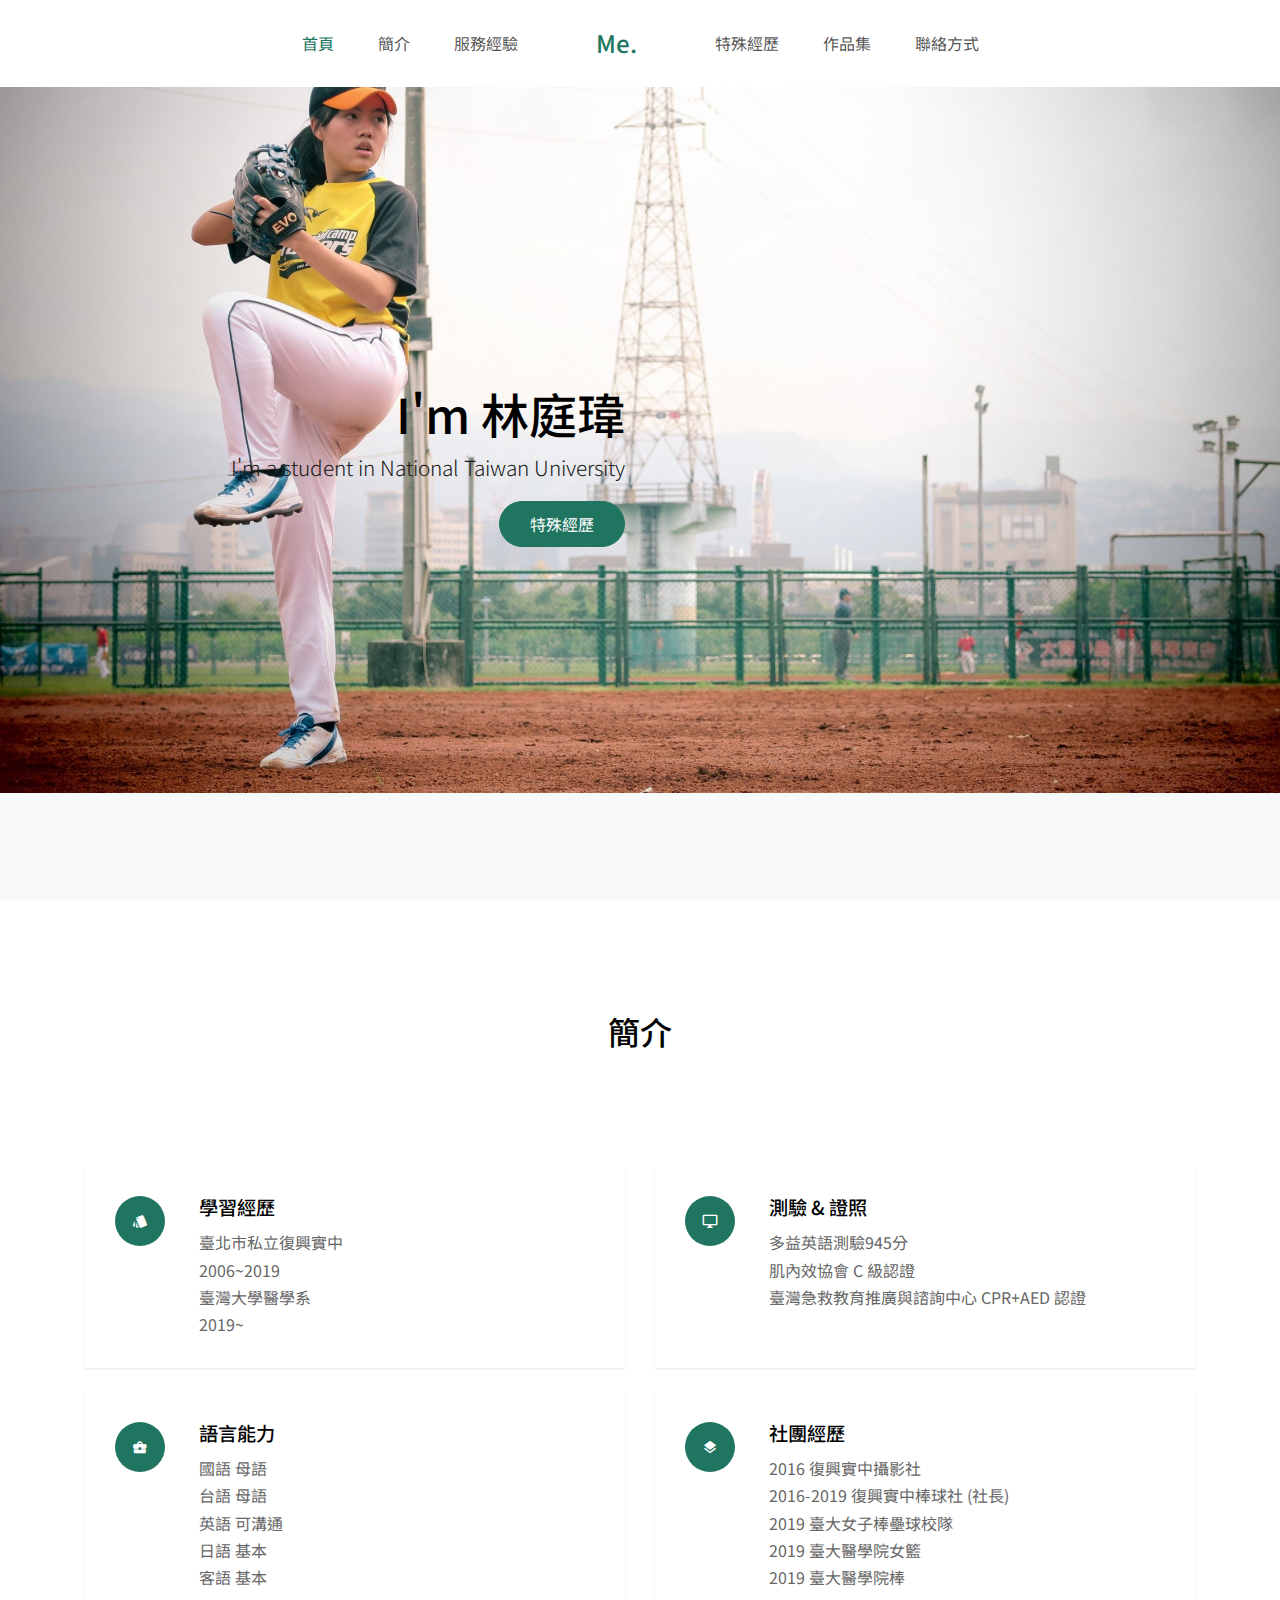
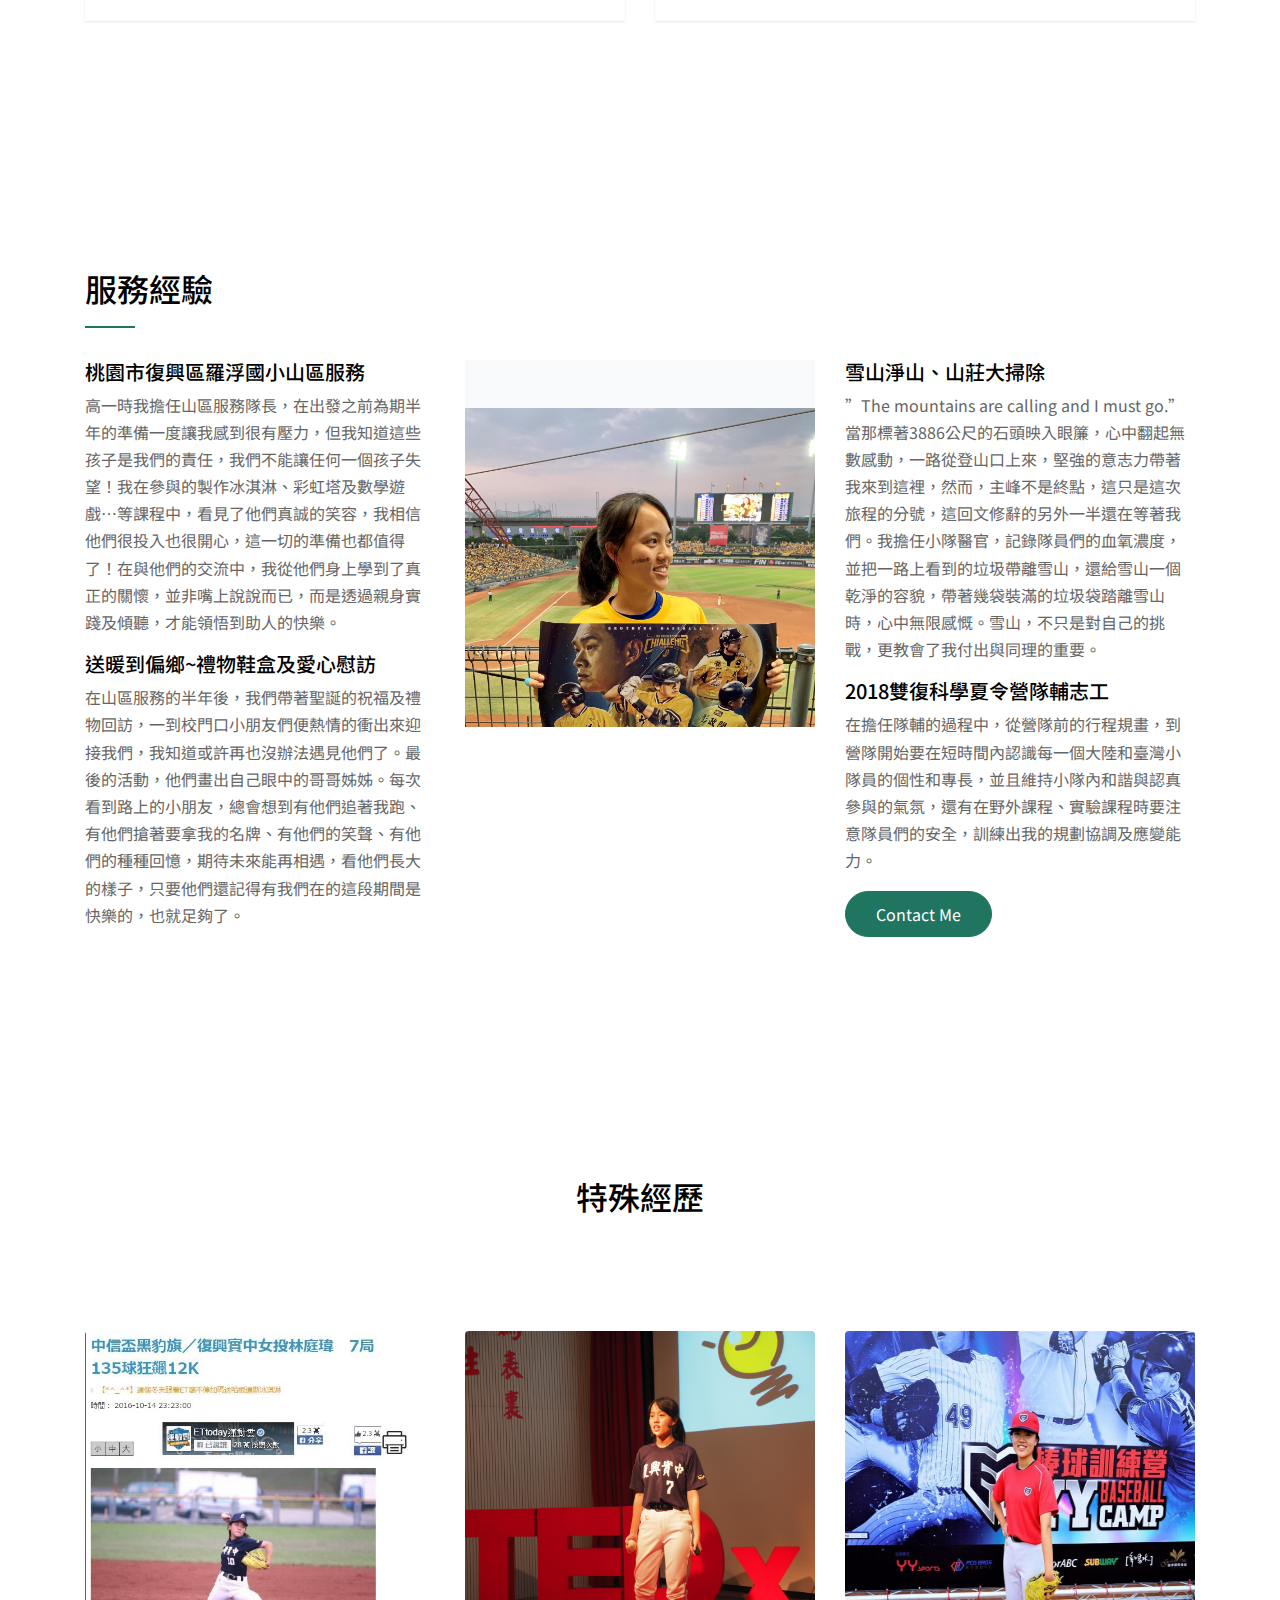
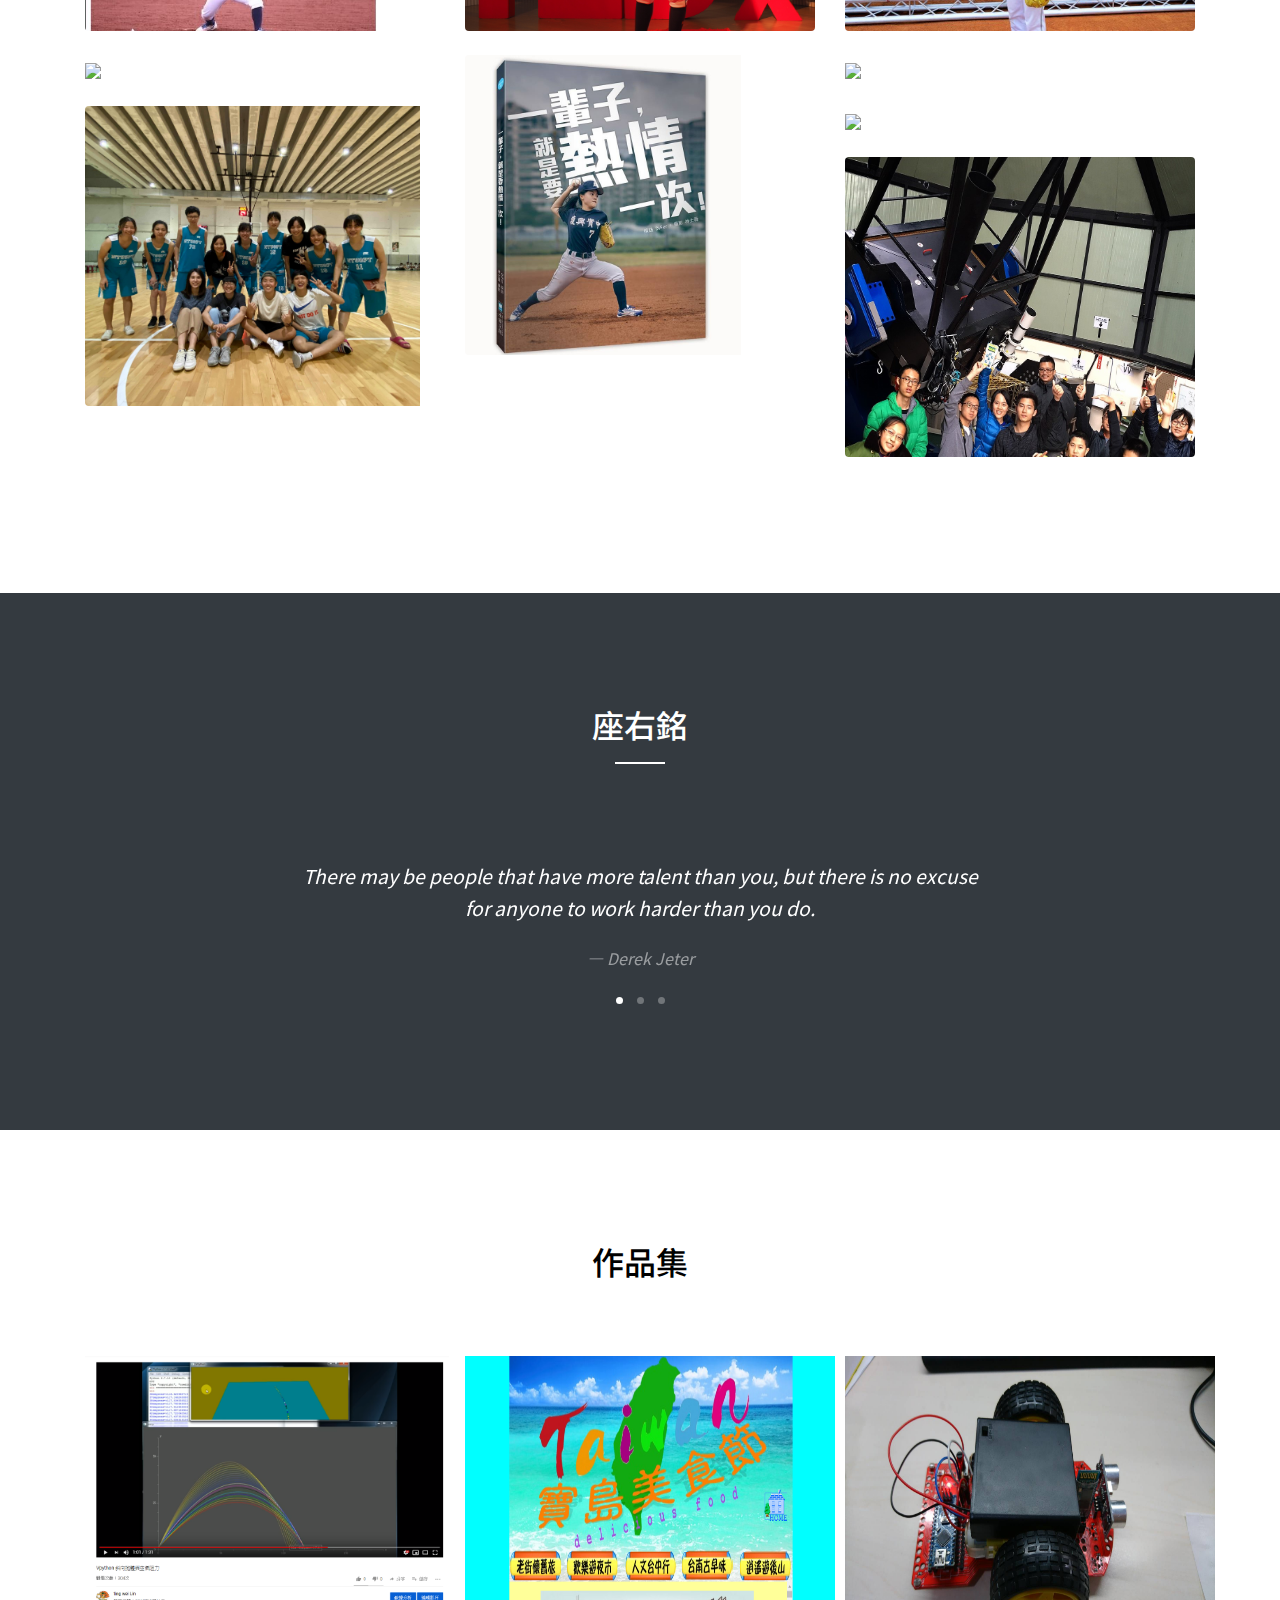
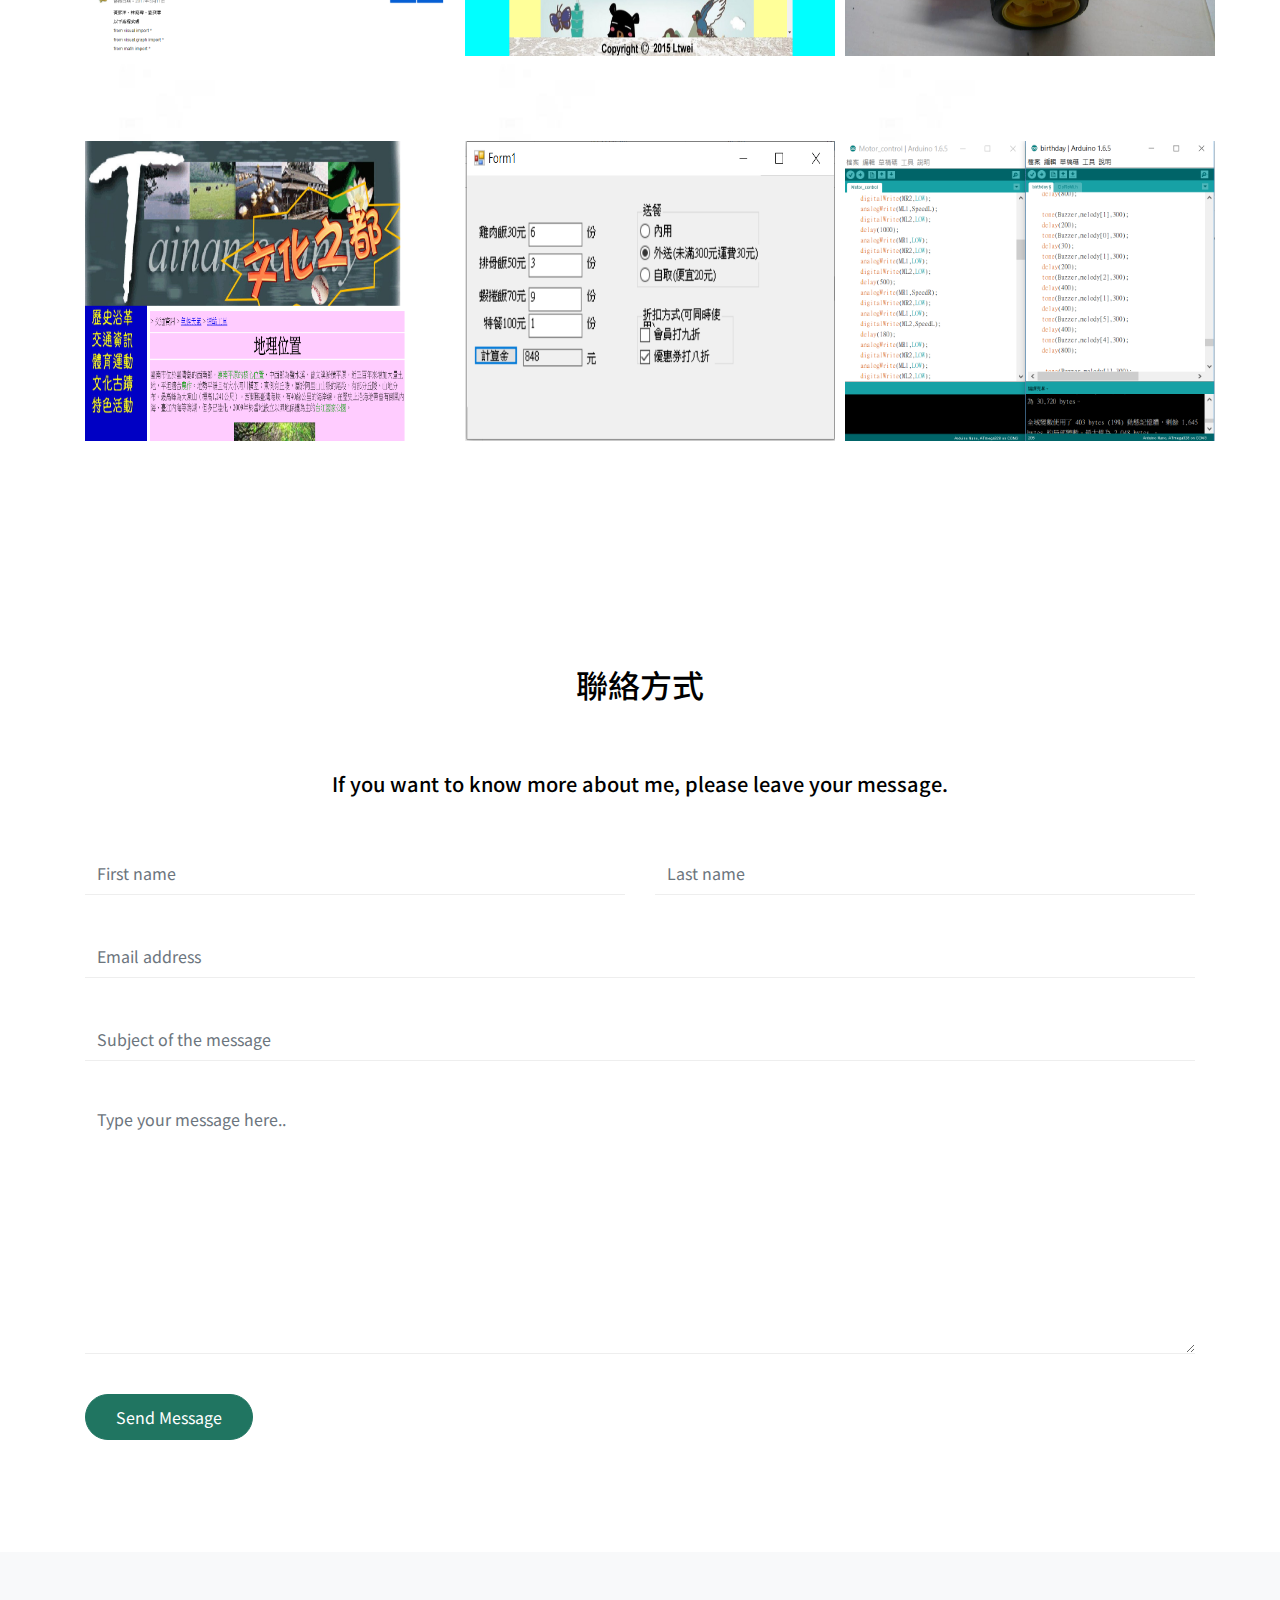
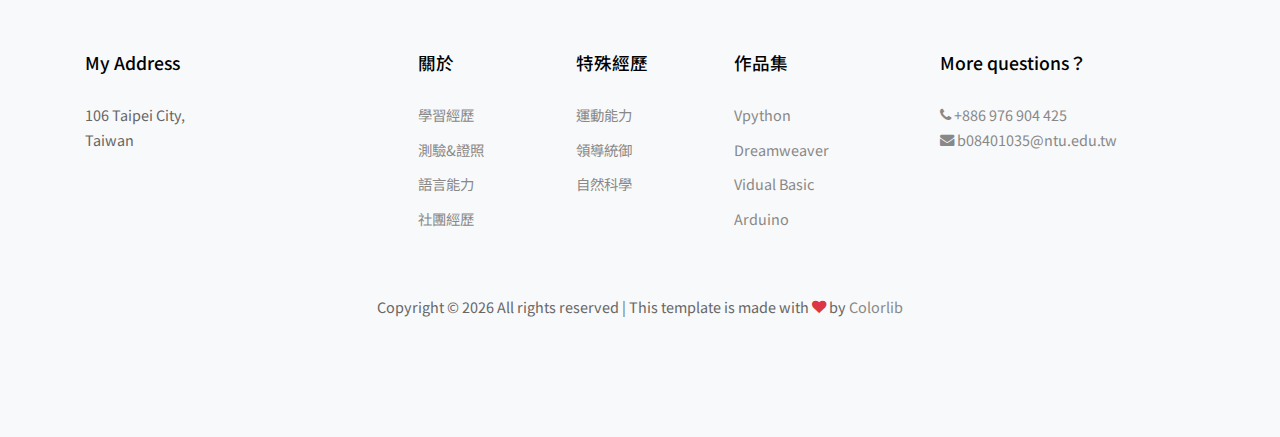
==== index.html @ b22864f4 "Add files via upload" ====
<!doctype html>
<html lang="zh-TW">

<head>
    <title>Me &mdash; Website Template by Colorlib</title>
    <meta charset="utf-8">
    <meta name="viewport" content="width=device-width, initial-scale=1, shrink-to-fit=no">

    <link href="https://fonts.googleapis.com/css?family=Arbutus+Slab|Open+Sans:300,400,700" rel="stylesheet">
    <link href="https://fonts.googleapis.com/css?family=Noto+Sans+TC&display=swap" rel="stylesheet">
    <link rel="stylesheet" href="css/index.css">
    <link rel="stylesheet" href="fonts/icomoon/style.css">

    <link rel="stylesheet" href="css/bootstrap.min.css">
    <link rel="stylesheet" href="css/jquery-ui.css">
    <link rel="stylesheet" href="css/owl.carousel.min.css">
    <link rel="stylesheet" href="css/owl.theme.default.min.css">
    <link rel="stylesheet" href="css/owl.theme.default.min.css">

    <link rel="stylesheet" href="css/jquery.fancybox.min.css">

    <link rel="stylesheet" href="css/bootstrap-datepicker.css">

    <link rel="stylesheet" href="fonts/flaticon/font/flaticon.css">

    <link rel="stylesheet" href="css/aos.css">

    <link rel="stylesheet" href="css/style.css">

</head>

<body data-spy="scroll" data-target=".site-navbar-target" data-offset="300">



    <div class="site-wrap">

        <div class="site-mobile-menu site-navbar-target">
            <div class="site-mobile-menu-header">
                <div class="site-mobile-menu-close mt-3">
                    <span class="icon-close2 js-menu-toggle"></span>
                </div>
            </div>
            <div class="site-mobile-menu-body"></div>
        </div>

        <header class="site-navbar py-4 js-sticky-header site-navbar-target" role="banner">

            <div class="container-fluid">
                <div class="row align-items-center justify-content-center">

                    <div class="">
                        <nav class="site-navigation position-relative text-right" role="navigation">
                            <ul class="site-menu main-menu js-clone-nav mr-auto d-none d-lg-block">
                                <li><a href="#home-section" class="nav-link">首頁</a></li>
                                <li><a href="#services-section" class="nav-link">簡介</a></li>
                                <li><a href="#about-section" class="nav-link">服務經驗</a></li>

                            </ul>
                        </nav>
                    </div>

                    <div class=" text-center mx-5">
                        <h1 class="m-0 site-logo"><a href="index.html">Me.</a></h1>
                    </div>

                    <div class="text-left">

                        <nav class="site-navigation position-relative" role="navigation">
                            <ul class="site-menu main-menu js-clone-nav mr-auto d-none d-lg-block">
                                <li><a href="#portfolio-section" class="nav-link">特殊經歷</a></li>
                                <li><a href="#clients-section" class="nav-link">作品集</a></li>
                                <li><a href="#contact-section" class="nav-link">聯絡方式</a></li>
                            </ul>
                        </nav>


                        <div class="d-inline-block d-lg-none" style="position: relative; top: 3px;"><a href="#" class="site-menu-toggle js-menu-toggle float-right"><span class="icon-menu h3"></span></a></div>

                    </div>

                </div>
            </div>

        </header>


        <div class="site-blocks-cover overlay bg-light" id="home-section">

            <div class="container">
                <div class="row justify-content-center">

                    <div class="col-md-12 mt-lg-5 text-right align-self-center text-intro">
                        <div class="row">
                            <div class="col-lg-6">
                                <h1 class="text-black">I'm 林庭瑋</h1>
                                <p class="lead">I'm a student in National Taiwan University</p>
                                <p><a href="#portfolio-section" class="btn smoothscroll btn-primary">特殊經歷</a></p>

                            </div>
                        </div>
                    </div>

                </div>
            </div>

            <img src="images/p3.jpg" alt="Image" class="img-face" data-aos="fade">


        </div>




        <div class="site-section" id="services-section">
            <div class="container">
                <div class="row ">
                    <div class="col-12 mb-5 position-relative">
                        <h2 class="section-title text-center mb-5">簡介</h2>
                    </div>

                    <div class="col-md-6 mb-4">
                        <div class="service d-flex h-100">
                            <div class="service-number mr-4"><span class="icon-style"></span></div>
                            <div class="service-about">
                                <h3>學習經歷
                                </h3>
                                <p>臺北市私立復興實中
                                    <br>2006~2019
                                    <br>臺灣大學醫學系
                                    <br>2019~
                                </p>
                            </div>
                        </div>
                    </div>

                    <div class="col-md-6 mb-4">
                        <div class="service d-flex h-100">
                            <div class="service-number mr-4"><span class="icon-desktop_windows"></span></div>
                            <div class="service-about">
                                <h3>測驗 &amp; 證照</h3>
                                <p>多益英語測驗945分
                                    <br>肌內效協會 C 級認證
                                    <br>臺灣急救教育推廣與諮詢中心 CPR+AED 認證
                                </p>
                            </div>
                        </div>
                    </div>

                    <div class="col-md-6 mb-4">
                        <div class="service d-flex h-100">
                            <div class="service-number mr-4"><span class="icon-business_center"></span></div>
                            <div class="service-about">
                                <h3>語言能力</h3>
                                <p>國語 母語
                                    <br>台語 母語
                                    <br>英語 可溝通
                                    <br>日語 基本
                                    <br>客語 基本
                                </p>
                            </div>
                        </div>
                    </div>

                    <div class="col-md-6 mb-4">
                        <div class="service d-flex h-100">
                            <div class="service-number mr-4"><span class="icon-layers"></span></div>
                            <div class="service-about">
                                <h3>社團經歷</h3>
                                <p>2016 復興實中攝影社
                                    <br>2016-2019 復興實中棒球社 (社長)
                                    <br>2019 臺大女子棒壘球校隊
                                    <br>2019 臺大醫學院女籃
                                    <br>2019 臺大醫學院棒
                                </p>
                            </div>
                        </div>
                    </div>

                </div>
            </div>
        </div>

        <div class="site-section" id="about-section">
            <div class="container">
                <div class="row ">
                    <div class="col-12 mb-4 position-relative">
                        <h2 class="section-title">服務經驗</h2>
                    </div>
                    <div class="col-lg-4 order-1 order-lg-2 mb-4 mb-lg-0">
                        <div class="bg-light pt-5">
                            <img src="images/a1.jpg" alt="Image" class="img-fluidd">
                        </div>
                    </div>
                    <div class="col-lg-4 order-2 order-lg-1">
                        <h5>桃園市復興區羅浮國小山區服務</h5>
                        <p>高一時我擔任山區服務隊長，在出發之前為期半年的準備一度讓我感到很有壓力，但我知道這些孩子是我們的責任，我們不能讓任何一個孩子失望！我在參與的製作冰淇淋、彩虹塔及數學遊戲…等課程中，看見了他們真誠的笑容，我相信他們很投入也很開心，這一切的準備也都值得了！在與他們的交流中，我從他們身上學到了真正的關懷，並非嘴上說說而已，而是透過親身實踐及傾聽，才能領悟到助人的快樂。
                        </p>
                        <h5>送暖到偏鄉~禮物鞋盒及愛心慰訪</h5>
                        <p>在山區服務的半年後，我們帶著聖誕的祝福及禮物回訪，一到校門口小朋友們便熱情的衝出來迎接我們，我知道或許再也沒辦法遇見他們了。最後的活動，他們畫出自己眼中的哥哥姊姊。每次看到路上的小朋友，總會想到有他們追著我跑、有他們搶著要拿我的名牌、有他們的笑聲、有他們的種種回憶，期待未來能再相遇，看他們長大的樣子，只要他們還記得有我們在的這段期間是快樂的，也就足夠了。 </p>
                    </div>
                    <div class="col-lg-4 order-3 order-lg-3">
                        <h5>雪山淨山、山莊大掃除</h5>
                        <p>”The mountains are calling and I must go.”當那標著3886公尺的石頭映入眼簾，心中翻起無數感動，一路從登山口上來，堅強的意志力帶著我來到這裡，然而，主峰不是終點，這只是這次旅程的分號，這回文修辭的另外一半還在等著我們。我擔任小隊醫官，記錄隊員們的血氧濃度，並把一路上看到的垃圾帶離雪山，還給雪山一個乾淨的容貌，帶著幾袋裝滿的垃圾袋踏離雪山時，心中無限感慨。雪山，不只是對自己的挑戰，更教會了我付出與同理的重要。
                        </p>
                        <h5>2018雙復科學夏令營隊輔志工</h5>
                        <p>在擔任隊輔的過程中，從營隊前的行程規畫，到營隊開始要在短時間內認識每一個大陸和臺灣小隊員的個性和專長，並且維持小隊內和諧與認真參與的氣氛，還有在野外課程、實驗課程時要注意隊員們的安全，訓練出我的規劃協調及應變能力。
                        </p>
                        <p><a href="#contact-section" class="btn smoothscroll btn-primary">Contact Me</a></p>
                    </div>

                </div>
            </div>
        </div>




        <section class="site-section block__62272" id="portfolio-section">


            <div class="container">
                <div class="row mb-5">
                    <div class="col-12 position-relative">
                        <h2 class="section-title text-center mb-5">特殊經歷</h2>
                    </div>
                </div>


                <div id="posts" class="row no-gutter">
                    <div class="item web col-6 col-sm-6 col-md-6 col-lg-4 col-xl-4 mb-4">
                        <a href="images/e1.JPG" class="item-wrap fancybox">
                            <span>黑豹旗首位12K女投手</span>
                            <img class="img-fluid" src="images/e1.JPG">
                        </a>
                    </div>
                    <div class="item web col-6 col-sm-6 col-md-6 col-lg-4 col-xl-4 mb-4">
                        <a href="images/e2.JPG" class="item-wrap fancybox">
                            <span>TEDx 講者</span>
                            <img class="img-fluid" src="images/e2.JPG">
                        </a>
                    </div>

                    <div class="item brand col-6 col-sm-6 col-md-6 col-lg-4 col-xl-4 mb-4">
                        <a href="images/e3.jpg" class="item-wrap fancybox">
                            <span>受邀參加 <br> YY baseball camp</span>
                            <img class="img-fluid" src="images/e3.jpg">
                        </a>
                    </div>

                    <div class="item design col-6 col-sm-6 col-md-6 col-lg-4 col-xl-4 mb-4">

                        <a href="images/e4.jpg" class="item-wrap fancybox">
                            <span>雪山主峰</span>
                            <img class="img-fluid" src="images/e4.jpg">
                        </a>

                    </div>

                    <div class="item web col-6 col-sm-6 col-md-6 col-lg-4 col-xl-4 mb-4">
                        <a href="images/e5.jpg" class="item-wrap fancybox">
                            <span>受訪出版 <br>   一輩子，就是要熱情一次 </span>
                            <img class="img-fluid" src="images/e5.jpg">
                        </a>
                    </div>

                    <div class="item brand col-6 col-sm-6 col-md-6 col-lg-4 col-xl-4 mb-4">
                        <a href="images/e6.JPG" class="item-wrap fancybox">
                            <span>優良學生 <br> 班級代表</span>
                            <img class="img-fluid" src="images/e6.jpg">
                        </a>
                    </div>

                    <div class="item web col-6 col-sm-6 col-md-6 col-lg-4 col-xl-4 mb-4">
                        <a href="images/e7.jpg" class="item-wrap fancybox">
                            <span>醫學盃 <br> 籃球比賽</span>
                            <img class="img-fluid" src="images/e7.jpg">
                        </a>
                    </div>

                    <div class="item design col-6 col-sm-6 col-md-6 col-lg-4 col-xl-4 mb-4">
                        <a href="images/e8.JPG" class="item-wrap fancybox">
                            <span>智慧鐵人競賽 全國前5%</span>
                            <img class="img-fluid" src="images/e8.jpg">
                        </a>
                    </div>

                    <div class="item web col-6 col-sm-6 col-md-6 col-lg-4 col-xl-4 mb-4">
                        <a href="images/e9.jpg" class="item-wrap fancybox">
                            <span>鹿林天文台</span>
                            <img class="img-fluid" src="images/e9.jpg">
                        </a>
                    </div>


                </div>
            </div>

        </section>


        <section class="site-section bg-dark">
            <div class="container">
                <div class="row">
                    <div class="col-12 mb-5 position-relative">
                        <h2 class="section-title text-center mb-5 text-white">座右銘</h2>
                    </div>
                </div>
                <div class="owl-carousel slide-one-item">
                    <div class="slide">
                        <blockquote>
                            <p>There may be people that have more talent than you, but there is no excuse for anyone to work harder than you do.</p>
                            <p><cite>&mdash; Derek Jeter</cite></p>
                        </blockquote>
                    </div>
                    <div class="slide">
                        <blockquote>
                            <p>Talent may get you on the field, but it's effort & attitude that will keep you there. </p>
                            <p><cite>&mdash; Ken Griffey Jr.</cite></p>
                        </blockquote>
                    </div>
                    <div class="slide">
                        <blockquote>
                            <p>The best teams have chemistry. They communicate with each other and they sacrifice personal glory for the common goal.</p>
                            <p><cite>&mdash; Dave DeBusschere</cite></p>
                        </blockquote>
                    </div>
                </div>
            </div>
        </section>

        <section class="site-section" id="clients-section">
            <div class="container">
                <div class="row">
                    <div class="col-12 mb-5 position-relative">
                        <h2 class="section-title text-center">作品集</h2>
                    </div>
                    <div class="col-6 col-sm-6 col-md-4 col-lg-4 text-center">
                        <img src="images/pj1.PNG" alt="Image" class="img-fluid">
                    </div>
                    <div class="col-6 col-sm-6 col-md-4 col-lg-4 text-center">
                        <img src="images/pj2.PNG" alt="Image" class="img-fluid">
                    </div>
                    <div class="col-6 col-sm-6 col-md-4 col-lg-4 text-center">
                        <img src="images/pj3.jpg" alt="Image" class="img-fluid">
                    </div>
                    <div class="col-6 col-sm-6 col-md-4 col-lg-4 text-center">
                        <img src="images/wp.jpg" alt="Image" class="img-fluidd">
                    </div>
                    <div class="col-6 col-sm-6 col-md-4 col-lg-4 text-center">
                        <img src="images/wp.jpg" alt="Image" class="img-fluidd">
                    </div>
                    <div class="col-6 col-sm-6 col-md-4 col-lg-4 text-center">
                        <img src="images/wp.jpg" alt="Image" class="img-fluidd">
                    </div>


                    <div class="col-6 col-sm-6 col-md-4 col-lg-4 text-center">
                        <img src="images/pj4.PNG" alt="Image" class="img-fluid">
                    </div>



                    <div class="col-6 col-sm-6 col-md-4 col-lg-4 text-center">
                        <img src="images/pj5.PNG" alt="Image" class="img-fluid">
                    </div>
                    <div class="col-6 col-sm-6 col-md-4 col-lg-4 text-center">
                        <img src="images/pj6.PNG" alt="Image" class="img-fluid">
                    </div>
                </div>
            </div>
        </section>



        <section class="site-section" id="contact-section">
            <div class="container">
                <div class="row">
                    <div class="col-12 mb-5 position-relative">
                        <h2 class="section-title text-center mb-5">聯絡方式</h2>
                        <h5 class="text-center ">If you want to know more about me, please leave your message.</h5>
                    </div>
                </div>
                <form action="#" class="form">
                    <div class="row mb-4">
                        <div class="form-group col-6">
                            <input type="text" class="form-control" placeholder="First name">
                        </div>
                        <div class="form-group col-6">
                            <input type="text" class="form-control" placeholder="Last name">
                        </div>
                    </div>

                    <div class="row mb-4">
                        <div class="form-group col-12">
                            <input type="email" class="form-control" placeholder="Email address">
                        </div>
                    </div>

                    <div class="row mb-4">
                        <div class="form-group col-12">
                            <input type="text" class="form-control" placeholder="Subject of the message">
                        </div>
                    </div>

                    <div class="row mb-4">
                        <div class="form-group col-12">
                            <textarea name="" id="" cols="30" rows="10" class="form-control" placeholder="Type your message here.."></textarea>
                        </div>
                    </div>

                    <div class="row">
                        <div class="col-md-6">
                            <input type="button" class="btn btn-primary btn-lg" data-toggle="modal" data-target="#exampleModal" value="Send Message">
                            <!-- Button trigger modal -->

                            <!-- Modal -->
                            <div class="modal fade" id="exampleModal" tabindex="-1" role="dialog" aria-labelledby="exampleModalLabel" aria-hidden="true">
                                <div class="modal-dialog" role="document">
                                    <div class="modal-content">
                                        <div class="modal-header">
                                            <h5 class="modal-title" id="exampleModalLabel">THANK YOU</h5>
                                            <button type="button" class="close" data-dismiss="modal" aria-label="Close">
            <span aria-hidden="true">&times;</span>
          </button>
                                        </div>
                                        <div class="modal-body">
                                            謝謝您，我已收到您的訊息！
                                        </div>
                                        <div class="modal-footer">
                                            <button type="button" class="btn btn-secondary" data-dismiss="modal">關閉</button>
                                            <button type="button" class="btn btn-primary" data-dismiss="modal">確定</button>
                                        </div>
                                    </div>
                                </div>
                            </div>
                        </div>
                    </div>

                </form>
            </div>
        </section>

        <footer class="site-section bg-light footer">
            <div class="container">
                <div class="row mb-5">
                    <div class="col-md-3">
                        <h3 class="footer-title">My Address</h3>
                        <p><span class="d-inline-block d-md-block">106 Taipei City, </span> Taiwan </p>
                    </div>
                    <div class="col-md-5 mx-auto">
                        <div class="row">
                            <div class="col-lg-4">
                                <h3 class="footer-title">關於</h3>
                                <ul class="list-unstyled">
                                    <li><a href="#services-section">學習經歷</a></li>
                                    <li><a href="#services-section">測驗&證照</a></li>
                                    <li><a href="#services-section">語言能力</a></li>
                                    <li><a href="#services-section">社團經歷</a></li>
                                </ul>
                            </div>
                            <div class="col-lg-4">
                                <h3 class="footer-title">特殊經歷</h3>
                                <ul class="list-unstyled">
                                    <li><a href="#portfolio-section">運動能力</a></li>
                                    <li><a href="#portfolio-section">領導統御</a></li>
                                    <li><a href="#portfolio-section">自然科學</a></li>
                                </ul>
                            </div>
                            <div class="col-lg-4">
                                <h3 class="footer-title">作品集</h3>
                                <ul class="list-unstyled">
                                    <li><a href="#clients-section">Vpython</a></li>
                                    <li><a href="#clients-section">Dreamweaver</a></li>
                                    <li><a href="#clients-section">Vidual Basic</a></li>
                                    <li><a href="#clients-section">Arduino</a></li>
                                </ul>
                            </div>
                        </div>
                    </div>
                    <div class="col-md-3">
                        <h3 class="footer-title">More questions？</h3>
                        <a href="tel:+886976904425" class="social-circle"><span class="icon-phone"></span> <span class="text"> +886 976 904 425</span> </a> <br>
                        <a href="mailto: b08401035@ntu.edu.tw " class="social-circle"><span class="icon-envelope"></span><span class="text"> b08401035@ntu.edu.tw</span></a>

                    </div>
                </div>

                <div class="row">
                    <div class="col-12 text-center">
                        <p>
                            <!-- Link back to Colorlib can't be removed. Template is licensed under CC BY 3.0. -->
                            Copyright &copy;
                            <script>
                                document.write(new Date().getFullYear());
                            </script> All rights reserved | This template is made with <i class="icon-heart text-danger" aria-hidden="true"></i> by <a href="https://colorlib.com" target="_blank">Colorlib</a>
                            <!-- Link back to Colorlib can't be removed. Template is licensed under CC BY 3.0. -->
                        </p>
                    </div>
                </div>
            </div>
        </footer>

    </div>
    <!-- .site-wrap -->

    <script src="js/jquery-3.3.1.min.js"></script>
    <script src="js/jquery-ui.js"></script>
    <script src="js/popper.min.js"></script>
    <script src="js/bootstrap.min.js"></script>
    <script src="js/owl.carousel.min.js"></script>
    <script src="js/jquery.easing.1.3.js"></script>
    <script src="js/aos.js"></script>
    <script src="js/jquery.fancybox.min.js"></script>
    <script src="js/jquery.sticky.js"></script>
    <script src="js/isotope.pkgd.min.js"></script>


    <script src="js/main.js"></script>

</body>

</html>
---- css/index.css ----
body {
    font-family: 'Noto Sans TC', sans-serif;
}
---- fonts/icomoon/style.css ----
@font-face {
  font-family: 'icomoon';
  src:  url('fonts/icomoon.eot?10si43');
  src:  url('fonts/icomoon.eot?10si43#iefix') format('embedded-opentype'),
    url('fonts/icomoon.ttf?10si43') format('truetype'),
    url('fonts/icomoon.woff?10si43') format('woff'),
    url('fonts/icomoon.svg?10si43#icomoon') format('svg');
  font-weight: normal;
  font-style: normal;
}

[class^="icon-"], [class*=" icon-"] {
  /* use !important to prevent issues with browser extensions that change fonts */
  font-family: 'icomoon' !important;
  speak: none;
  font-style: normal;
  font-weight: normal;
  font-variant: normal;
  text-transform: none;
  line-height: 1;

  /* Better Font Rendering =========== */
  -webkit-font-smoothing: antialiased;
  -moz-osx-font-smoothing: grayscale;
}

.icon-asterisk:before {
  content: "\f069";
}
.icon-plus:before {
  content: "\f067";
}
.icon-question:before {
  content: "\f128";
}
.icon-minus:before {
  content: "\f068";
}
.icon-glass:before {
  content: "\f000";
}
.icon-music:before {
  content: "\f001";
}
.icon-search:before {
  content: "\f002";
}
.icon-envelope-o:before {
  content: "\f003";
}
.icon-heart:before {
  content: "\f004";
}
.icon-star:before {
  content: "\f005";
}
.icon-star-o:before {
  content: "\f006";
}
.icon-user:before {
  content: "\f007";
}
.icon-film:before {
  content: "\f008";
}
.icon-th-large:before {
  content: "\f009";
}
.icon-th:before {
  content: "\f00a";
}
.icon-th-list:before {
  content: "\f00b";
}
.icon-check:before {
  content: "\f00c";
}
.icon-close:before {
  content: "\f00d";
}
.icon-remove:before {
  content: "\f00d";
}
.icon-times:before {
  content: "\f00d";
}
.icon-search-plus:before {
  content: "\f00e";
}
.icon-search-minus:before {
  content: "\f010";
}
.icon-power-off:before {
  content: "\f011";
}
.icon-signal:before {
  content: "\f012";
}
.icon-cog:before {
  content: "\f013";
}
.icon-gear:before {
  content: "\f013";
}
.icon-trash-o:before {
  content: "\f014";
}
.icon-home:before {
  content: "\f015";
}
.icon-file-o:before {
  content: "\f016";
}
.icon-clock-o:before {
  content: "\f017";
}
.icon-road:before {
  content: "\f018";
}
.icon-download:before {
  content: "\f019";
}
.icon-arrow-circle-o-down:before {
  content: "\f01a";
}
.icon-arrow-circle-o-up:before {
  content: "\f01b";
}
.icon-inbox:before {
  content: "\f01c";
}
.icon-play-circle-o:before {
  content: "\f01d";
}
.icon-repeat:before {
  content: "\f01e";
}
.icon-rotate-right:before {
  content: "\f01e";
}
.icon-refresh:before {
  content: "\f021";
}
.icon-list-alt:before {
  content: "\f022";
}
.icon-lock:before {
  content: "\f023";
}
.icon-flag:before {
  content: "\f024";
}
.icon-headphones:before {
  content: "\f025";
}
.icon-volume-off:before {
  content: "\f026";
}
.icon-volume-down:before {
  content: "\f027";
}
.icon-volume-up:before {
  content: "\f028";
}
.icon-qrcode:before {
  content: "\f029";
}
.icon-barcode:before {
  content: "\f02a";
}
.icon-tag:before {
  content: "\f02b";
}
.icon-tags:before {
  content: "\f02c";
}
.icon-book:before {
  content: "\f02d";
}
.icon-bookmark:before {
  content: "\f02e";
}
.icon-print:before {
  content: "\f02f";
}
.icon-camera:before {
  content: "\f030";
}
.icon-font:before {
  content: "\f031";
}
.icon-bold:before {
  content: "\f032";
}
.icon-italic:before {
  content: "\f033";
}
.icon-text-height:before {
  content: "\f034";
}
.icon-text-width:before {
  content: "\f035";
}
.icon-align-left:before {
  content: "\f036";
}
.icon-align-center:before {
  content: "\f037";
}
.icon-align-right:before {
  content: "\f038";
}
.icon-align-justify:before {
  content: "\f039";
}
.icon-list:before {
  content: "\f03a";
}
.icon-dedent:before {
  content: "\f03b";
}
.icon-outdent:before {
  content: "\f03b";
}
.icon-indent:before {
  content: "\f03c";
}
.icon-video-camera:before {
  content: "\f03d";
}
.icon-image:before {
  content: "\f03e";
}
.icon-photo:before {
  content: "\f03e";
}
.icon-picture-o:before {
  content: "\f03e";
}
.icon-pencil:before {
  content: "\f040";
}
.icon-map-marker:before {
  content: "\f041";
}
.icon-adjust:before {
  content: "\f042";
}
.icon-tint:before {
  content: "\f043";
}
.icon-edit:before {
  content: "\f044";
}
.icon-pencil-square-o:before {
  content: "\f044";
}
.icon-share-square-o:before {
  content: "\f045";
}
.icon-check-square-o:before {
  content: "\f046";
}
.icon-arrows:before {
  content: "\f047";
}
.icon-step-backward:before {
  content: "\f048";
}
.icon-fast-backward:before {
  content: "\f049";
}
.icon-backward:before {
  content: "\f04a";
}
.icon-play:before {
  content: "\f04b";
}
.icon-pause:before {
  content: "\f04c";
}
.icon-stop:before {
  content: "\f04d";
}
.icon-forward:before {
  content: "\f04e";
}
.icon-fast-forward:before {
  content: "\f050";
}
.icon-step-forward:before {
  content: "\f051";
}
.icon-eject:before {
  content: "\f052";
}
.icon-chevron-left:before {
  content: "\f053";
}
.icon-chevron-right:before {
  content: "\f054";
}
.icon-plus-circle:before {
  content: "\f055";
}
.icon-minus-circle:before {
  content: "\f056";
}
.icon-times-circle:before {
  content: "\f057";
}
.icon-check-circle:before {
  content: "\f058";
}
.icon-question-circle:before {
  content: "\f059";
}
.icon-info-circle:before {
  content: "\f05a";
}
.icon-crosshairs:before {
  content: "\f05b";
}
.icon-times-circle-o:before {
  content: "\f05c";
}
.icon-check-circle-o:before {
  content: "\f05d";
}
.icon-ban:before {
  content: "\f05e";
}
.icon-arrow-left:before {
  content: "\f060";
}
.icon-arrow-right:before {
  content: "\f061";
}
.icon-arrow-up:before {
  content: "\f062";
}
.icon-arrow-down:before {
  content: "\f063";
}
.icon-mail-forward:before {
  content: "\f064";
}
.icon-share:before {
  content: "\f064";
}
.icon-expand:before {
  content: "\f065";
}
.icon-compress:before {
  content: "\f066";
}
.icon-exclamation-circle:before {
  content: "\f06a";
}
.icon-gift:before {
  content: "\f06b";
}
.icon-leaf:before {
  content: "\f06c";
}
.icon-fire:before {
  content: "\f06d";
}
.icon-eye:before {
  content: "\f06e";
}
.icon-eye-slash:before {
  content: "\f070";
}
.icon-exclamation-triangle:before {
  content: "\f071";
}
.icon-warning:before {
  content: "\f071";
}
.icon-plane:before {
  content: "\f072";
}
.icon-calendar:before {
  content: "\f073";
}
.icon-random:before {
  content: "\f074";
}
.icon-comment:before {
  content: "\f075";
}
.icon-magnet:before {
  content: "\f076";
}
.icon-chevron-up:before {
  content: "\f077";
}
.icon-chevron-down:before {
  content: "\f078";
}
.icon-retweet:before {
  content: "\f079";
}
.icon-shopping-cart:before {
  content: "\f07a";
}
.icon-folder:before {
  content: "\f07b";
}
.icon-folder-open:before {
  content: "\f07c";
}
.icon-arrows-v:before {
  content: "\f07d";
}
.icon-arrows-h:before {
  content: "\f07e";
}
.icon-bar-chart:before {
  content: "\f080";
}
.icon-bar-chart-o:before {
  content: "\f080";
}
.icon-twitter-square:before {
  content: "\f081";
}
.icon-facebook-square:before {
  content: "\f082";
}
.icon-camera-retro:before {
  content: "\f083";
}
.icon-key:before {
  content: "\f084";
}
.icon-cogs:before {
  content: "\f085";
}
.icon-gears:before {
  content: "\f085";
}
.icon-comments:before {
  content: "\f086";
}
.icon-thumbs-o-up:before {
  content: "\f087";
}
.icon-thumbs-o-down:before {
  content: "\f088";
}
.icon-star-half:before {
  content: "\f089";
}
.icon-heart-o:before {
  content: "\f08a";
}
.icon-sign-out:before {
  content: "\f08b";
}
.icon-linkedin-square:before {
  content: "\f08c";
}
.icon-thumb-tack:before {
  content: "\f08d";
}
.icon-external-link:before {
  content: "\f08e";
}
.icon-sign-in:before {
  content: "\f090";
}
.icon-trophy:before {
  content: "\f091";
}
.icon-github-square:before {
  content: "\f092";
}
.icon-upload:before {
  content: "\f093";
}
.icon-lemon-o:before {
  content: "\f094";
}
.icon-phone:before {
  content: "\f095";
}
.icon-square-o:before {
  content: "\f096";
}
.icon-bookmark-o:before {
  content: "\f097";
}
.icon-phone-square:before {
  content: "\f098";
}
.icon-twitter:before {
  content: "\f099";
}
.icon-facebook:before {
  content: "\f09a";
}
.icon-facebook-f:before {
  content: "\f09a";
}
.icon-github:before {
  content: "\f09b";
}
.icon-unlock:before {
  content: "\f09c";
}
.icon-credit-card:before {
  content: "\f09d";
}
.icon-feed:before {
  content: "\f09e";
}
.icon-rss:before {
  content: "\f09e";
}
.icon-hdd-o:before {
  content: "\f0a0";
}
.icon-bullhorn:before {
  content: "\f0a1";
}
.icon-bell-o:before {
  content: "\f0a2";
}
.icon-certificate:before {
  content: "\f0a3";
}
.icon-hand-o-right:before {
  content: "\f0a4";
}
.icon-hand-o-left:before {
  content: "\f0a5";
}
.icon-hand-o-up:before {
  content: "\f0a6";
}
.icon-hand-o-down:before {
  content: "\f0a7";
}
.icon-arrow-circle-left:before {
  content: "\f0a8";
}
.icon-arrow-circle-right:before {
  content: "\f0a9";
}
.icon-arrow-circle-up:before {
  content: "\f0aa";
}
.icon-arrow-circle-down:before {
  content: "\f0ab";
}
.icon-globe:before {
  content: "\f0ac";
}
.icon-wrench:before {
  content: "\f0ad";
}
.icon-tasks:before {
  content: "\f0ae";
}
.icon-filter:before {
  content: "\f0b0";
}
.icon-briefcase:before {
  content: "\f0b1";
}
.icon-arrows-alt:before {
  content: "\f0b2";
}
.icon-group:before {
  content: "\f0c0";
}
.icon-users:before {
  content: "\f0c0";
}
.icon-chain:before {
  content: "\f0c1";
}
.icon-link:before {
  content: "\f0c1";
}
.icon-cloud:before {
  content: "\f0c2";
}
.icon-flask:before {
  content: "\f0c3";
}
.icon-cut:before {
  content: "\f0c4";
}
.icon-scissors:before {
  content: "\f0c4";
}
.icon-copy:before {
  content: "\f0c5";
}
.icon-files-o:before {
  content: "\f0c5";
}
.icon-paperclip:before {
  content: "\f0c6";
}
.icon-floppy-o:before {
  content: "\f0c7";
}
.icon-save:before {
  content: "\f0c7";
}
.icon-square:before {
  content: "\f0c8";
}
.icon-bars:before {
  content: "\f0c9";
}
.icon-navicon:before {
  content: "\f0c9";
}
.icon-reorder:before {
  content: "\f0c9";
}
.icon-list-ul:before {
  content: "\f0ca";
}
.icon-list-ol:before {
  content: "\f0cb";
}
.icon-strikethrough:before {
  content: "\f0cc";
}
.icon-underline:before {
  content: "\f0cd";
}
.icon-table:before {
  content: "\f0ce";
}
.icon-magic:before {
  content: "\f0d0";
}
.icon-truck:before {
  content: "\f0d1";
}
.icon-pinterest:before {
  content: "\f0d2";
}
.icon-pinterest-square:before {
  content: "\f0d3";
}
.icon-google-plus-square:before {
  content: "\f0d4";
}
.icon-google-plus:before {
  content: "\f0d5";
}
.icon-money:before {
  content: "\f0d6";
}
.icon-caret-down:before {
  content: "\f0d7";
}
.icon-caret-up:before {
  content: "\f0d8";
}
.icon-caret-left:before {
  content: "\f0d9";
}
.icon-caret-right:before {
  content: "\f0da";
}
.icon-columns:before {
  content: "\f0db";
}
.icon-sort:before {
  content: "\f0dc";
}
.icon-unsorted:before {
  content: "\f0dc";
}
.icon-sort-desc:before {
  content: "\f0dd";
}
.icon-sort-down:before {
  content: "\f0dd";
}
.icon-sort-asc:before {
  content: "\f0de";
}
.icon-sort-up:before {
  content: "\f0de";
}
.icon-envelope:before {
  content: "\f0e0";
}
.icon-linkedin:before {
  content: "\f0e1";
}
.icon-rotate-left:before {
  content: "\f0e2";
}
.icon-undo:before {
  content: "\f0e2";
}
.icon-gavel:before {
  content: "\f0e3";
}
.icon-legal:before {
  content: "\f0e3";
}
.icon-dashboard:before {
  content: "\f0e4";
}
.icon-tachometer:before {
  content: "\f0e4";
}
.icon-comment-o:before {
  content: "\f0e5";
}
.icon-comments-o:before {
  content: "\f0e6";
}
.icon-bolt:before {
  content: "\f0e7";
}
.icon-flash:before {
  content: "\f0e7";
}
.icon-sitemap:before {
  content: "\f0e8";
}
.icon-umbrella:before {
  content: "\f0e9";
}
.icon-clipboard:before {
  content: "\f0ea";
}
.icon-paste:before {
  content: "\f0ea";
}
.icon-lightbulb-o:before {
  content: "\f0eb";
}
.icon-exchange:before {
  content: "\f0ec";
}
.icon-cloud-download:before {
  content: "\f0ed";
}
.icon-cloud-upload:before {
  content: "\f0ee";
}
.icon-user-md:before {
  content: "\f0f0";
}
.icon-stethoscope:before {
  content: "\f0f1";
}
.icon-suitcase:before {
  content: "\f0f2";
}
.icon-bell:before {
  content: "\f0f3";
}
.icon-coffee:before {
  content: "\f0f4";
}
.icon-cutlery:before {
  content: "\f0f5";
}
.icon-file-text-o:before {
  content: "\f0f6";
}
.icon-building-o:before {
  content: "\f0f7";
}
.icon-hospital-o:before {
  content: "\f0f8";
}
.icon-ambulance:before {
  content: "\f0f9";
}
.icon-medkit:before {
  content: "\f0fa";
}
.icon-fighter-jet:before {
  content: "\f0fb";
}
.icon-beer:before {
  content: "\f0fc";
}
.icon-h-square:before {
  content: "\f0fd";
}
.icon-plus-square:before {
  content: "\f0fe";
}
.icon-angle-double-left:before {
  content: "\f100";
}
.icon-angle-double-right:before {
  content: "\f101";
}
.icon-angle-double-up:before {
  content: "\f102";
}
.icon-angle-double-down:before {
  content: "\f103";
}
.icon-angle-left:before {
  content: "\f104";
}
.icon-angle-right:before {
  content: "\f105";
}
.icon-angle-up:before {
  content: "\f106";
}
.icon-angle-down:before {
  content: "\f107";
}
.icon-desktop:before {
  content: "\f108";
}
.icon-laptop:before {
  content: "\f109";
}
.icon-tablet:before {
  content: "\f10a";
}
.icon-mobile:before {
  content: "\f10b";
}
.icon-mobile-phone:before {
  content: "\f10b";
}
.icon-circle-o:before {
  content: "\f10c";
}
.icon-quote-left:before {
  content: "\f10d";
}
.icon-quote-right:before {
  content: "\f10e";
}
.icon-spinner:before {
  content: "\f110";
}
.icon-circle:before {
  content: "\f111";
}
.icon-mail-reply:before {
  content: "\f112";
}
.icon-reply:before {
  content: "\f112";
}
.icon-github-alt:before {
  content: "\f113";
}
.icon-folder-o:before {
  content: "\f114";
}
.icon-folder-open-o:before {
  content: "\f115";
}
.icon-smile-o:before {
  content: "\f118";
}
.icon-frown-o:before {
  content: "\f119";
}
.icon-meh-o:before {
  content: "\f11a";
}
.icon-gamepad:before {
  content: "\f11b";
}
.icon-keyboard-o:before {
  content: "\f11c";
}
.icon-flag-o:before {
  content: "\f11d";
}
.icon-flag-checkered:before {
  content: "\f11e";
}
.icon-terminal:before {
  content: "\f120";
}
.icon-code:before {
  content: "\f121";
}
.icon-mail-reply-all:before {
  content: "\f122";
}
.icon-reply-all:before {
  content: "\f122";
}
.icon-star-half-empty:before {
  content: "\f123";
}
.icon-star-half-full:before {
  content: "\f123";
}
.icon-star-half-o:before {
  content: "\f123";
}
.icon-location-arrow:before {
  content: "\f124";
}
.icon-crop:before {
  content: "\f125";
}
.icon-code-fork:before {
  content: "\f126";
}
.icon-chain-broken:before {
  content: "\f127";
}
.icon-unlink:before {
  content: "\f127";
}
.icon-info:before {
  content: "\f129";
}
.icon-exclamation:before {
  content: "\f12a";
}
.icon-superscript:before {
  content: "\f12b";
}
.icon-subscript:before {
  content: "\f12c";
}
.icon-eraser:before {
  content: "\f12d";
}
.icon-puzzle-piece:before {
  content: "\f12e";
}
.icon-microphone:before {
  content: "\f130";
}
.icon-microphone-slash:before {
  content: "\f131";
}
.icon-shield:before {
  content: "\f132";
}
.icon-calendar-o:before {
  content: "\f133";
}
.icon-fire-extinguisher:before {
  content: "\f134";
}
.icon-rocket:before {
  content: "\f135";
}
.icon-maxcdn:before {
  content: "\f136";
}
.icon-chevron-circle-left:before {
  content: "\f137";
}
.icon-chevron-circle-right:before {
  content: "\f138";
}
.icon-chevron-circle-up:before {
  content: "\f139";
}
.icon-chevron-circle-down:before {
  content: "\f13a";
}
.icon-html5:before {
  content: "\f13b";
}
.icon-css3:before {
  content: "\f13c";
}
.icon-anchor:before {
  content: "\f13d";
}
.icon-unlock-alt:before {
  content: "\f13e";
}
.icon-bullseye:before {
  content: "\f140";
}
.icon-ellipsis-h:before {
  content: "\f141";
}
.icon-ellipsis-v:before {
  content: "\f142";
}
.icon-rss-square:before {
  content: "\f143";
}
.icon-play-circle:before {
  content: "\f144";
}
.icon-ticket:before {
  content: "\f145";
}
.icon-minus-square:before {
  content: "\f146";
}
.icon-minus-square-o:before {
  content: "\f147";
}
.icon-level-up:before {
  content: "\f148";
}
.icon-level-down:before {
  content: "\f149";
}
.icon-check-square:before {
  content: "\f14a";
}
.icon-pencil-square:before {
  content: "\f14b";
}
.icon-external-link-square:before {
  content: "\f14c";
}
.icon-share-square:before {
  content: "\f14d";
}
.icon-compass:before {
  content: "\f14e";
}
.icon-caret-square-o-down:before {
  content: "\f150";
}
.icon-toggle-down:before {
  content: "\f150";
}
.icon-caret-square-o-up:before {
  content: "\f151";
}
.icon-toggle-up:before {
  content: "\f151";
}
.icon-caret-square-o-right:before {
  content: "\f152";
}
.icon-toggle-right:before {
  content: "\f152";
}
.icon-eur:before {
  content: "\f153";
}
.icon-euro:before {
  content: "\f153";
}
.icon-gbp:before {
  content: "\f154";
}
.icon-dollar:before {
  content: "\f155";
}
.icon-usd:before {
  content: "\f155";
}
.icon-inr:before {
  content: "\f156";
}
.icon-rupee:before {
  content: "\f156";
}
.icon-cny:before {
  content: "\f157";
}
.icon-jpy:before {
  content: "\f157";
}
.icon-rmb:before {
  content: "\f157";
}
.icon-yen:before {
  content: "\f157";
}
.icon-rouble:before {
  content: "\f158";
}
.icon-rub:before {
  content: "\f158";
}
.icon-ruble:before {
  content: "\f158";
}
.icon-krw:before {
  content: "\f159";
}
.icon-won:before {
  content: "\f159";
}
.icon-bitcoin:before {
  content: "\f15a";
}
.icon-btc:before {
  content: "\f15a";
}
.icon-file:before {
  content: "\f15b";
}
.icon-file-text:before {
  content: "\f15c";
}
.icon-sort-alpha-asc:before {
  content: "\f15d";
}
.icon-sort-alpha-desc:before {
  content: "\f15e";
}
.icon-sort-amount-asc:before {
  content: "\f160";
}
.icon-sort-amount-desc:before {
  content: "\f161";
}
.icon-sort-numeric-asc:before {
  content: "\f162";
}
.icon-sort-numeric-desc:before {
  content: "\f163";
}
.icon-thumbs-up:before {
  content: "\f164";
}
.icon-thumbs-down:before {
  content: "\f165";
}
.icon-youtube-square:before {
  content: "\f166";
}
.icon-youtube:before {
  content: "\f167";
}
.icon-xing:before {
  content: "\f168";
}
.icon-xing-square:before {
  content: "\f169";
}
.icon-youtube-play:before {
  content: "\f16a";
}
.icon-dropbox:before {
  content: "\f16b";
}
.icon-stack-overflow:before {
  content: "\f16c";
}
.icon-instagram:before {
  content: "\f16d";
}
.icon-flickr:before {
  content: "\f16e";
}
.icon-adn:before {
  content: "\f170";
}
.icon-bitbucket:before {
  content: "\f171";
}
.icon-bitbucket-square:before {
  content: "\f172";
}
.icon-tumblr:before {
  content: "\f173";
}
.icon-tumblr-square:before {
  content: "\f174";
}
.icon-long-arrow-down:before {
  content: "\f175";
}
.icon-long-arrow-up:before {
  content: "\f176";
}
.icon-long-arrow-left:before {
  content: "\f177";
}
.icon-long-arrow-right:before {
  content: "\f178";
}
.icon-apple:before {
  content: "\f179";
}
.icon-windows:before {
  content: "\f17a";
}
.icon-android:before {
  content: "\f17b";
}
.icon-linux:before {
  content: "\f17c";
}
.icon-dribbble:before {
  content: "\f17d";
}
.icon-skype:before {
  content: "\f17e";
}
.icon-foursquare:before {
  content: "\f180";
}
.icon-trello:before {
  content: "\f181";
}
.icon-female:before {
  content: "\f182";
}
.icon-male:before {
  content: "\f183";
}
.icon-gittip:before {
  content: "\f184";
}
.icon-gratipay:before {
  content: "\f184";
}
.icon-sun-o:before {
  content: "\f185";
}
.icon-moon-o:before {
  content: "\f186";
}
.icon-archive:before {
  content: "\f187";
}
.icon-bug:before {
  content: "\f188";
}
.icon-vk:before {
  content: "\f189";
}
.icon-weibo:before {
  content: "\f18a";
}
.icon-renren:before {
  content: "\f18b";
}
.icon-pagelines:before {
  content: "\f18c";
}
.icon-stack-exchange:before {
  content: "\f18d";
}
.icon-arrow-circle-o-right:before {
  content: "\f18e";
}
.icon-arrow-circle-o-left:before {
  content: "\f190";
}
.icon-caret-square-o-left:before {
  content: "\f191";
}
.icon-toggle-left:before {
  content: "\f191";
}
.icon-dot-circle-o:before {
  content: "\f192";
}
.icon-wheelchair:before {
  content: "\f193";
}
.icon-vimeo-square:before {
  content: "\f194";
}
.icon-try:before {
  content: "\f195";
}
.icon-turkish-lira:before {
  content: "\f195";
}
.icon-plus-square-o:before {
  content: "\f196";
}
.icon-space-shuttle:before {
  content: "\f197";
}
.icon-slack:before {
  content: "\f198";
}
.icon-envelope-square:before {
  content: "\f199";
}
.icon-wordpress:before {
  content: "\f19a";
}
.icon-openid:before {
  content: "\f19b";
}
.icon-bank:before {
  content: "\f19c";
}
.icon-institution:before {
  content: "\f19c";
}
.icon-university:before {
  content: "\f19c";
}
.icon-graduation-cap:before {
  content: "\f19d";
}
.icon-mortar-board:before {
  content: "\f19d";
}
.icon-yahoo:before {
  content: "\f19e";
}
.icon-google:before {
  content: "\f1a0";
}
.icon-reddit:before {
  content: "\f1a1";
}
.icon-reddit-square:before {
  content: "\f1a2";
}
.icon-stumbleupon-circle:before {
  content: "\f1a3";
}
.icon-stumbleupon:before {
  content: "\f1a4";
}
.icon-delicious:before {
  content: "\f1a5";
}
.icon-digg:before {
  content: "\f1a6";
}
.icon-pied-piper-pp:before {
  content: "\f1a7";
}
.icon-pied-piper-alt:before {
  content: "\f1a8";
}
.icon-drupal:before {
  content: "\f1a9";
}
.icon-joomla:before {
  content: "\f1aa";
}
.icon-language:before {
  content: "\f1ab";
}
.icon-fax:before {
  content: "\f1ac";
}
.icon-building:before {
  content: "\f1ad";
}
.icon-child:before {
  content: "\f1ae";
}
.icon-paw:before {
  content: "\f1b0";
}
.icon-spoon:before {
  content: "\f1b1";
}
.icon-cube:before {
  content: "\f1b2";
}
.icon-cubes:before {
  content: "\f1b3";
}
.icon-behance:before {
  content: "\f1b4";
}
.icon-behance-square:before {
  content: "\f1b5";
}
.icon-steam:before {
  content: "\f1b6";
}
.icon-steam-square:before {
  content: "\f1b7";
}
.icon-recycle:before {
  content: "\f1b8";
}
.icon-automobile:before {
  content: "\f1b9";
}
.icon-car:before {
  content: "\f1b9";
}
.icon-cab:before {
  content: "\f1ba";
}
.icon-taxi:before {
  content: "\f1ba";
}
.icon-tree:before {
  content: "\f1bb";
}
.icon-spotify:before {
  content: "\f1bc";
}
.icon-deviantart:before {
  content: "\f1bd";
}
.icon-soundcloud:before {
  content: "\f1be";
}
.icon-database:before {
  content: "\f1c0";
}
.icon-file-pdf-o:before {
  content: "\f1c1";
}
.icon-file-word-o:before {
  content: "\f1c2";
}
.icon-file-excel-o:before {
  content: "\f1c3";
}
.icon-file-powerpoint-o:before {
  content: "\f1c4";
}
.icon-file-image-o:before {
  content: "\f1c5";
}
.icon-file-photo-o:before {
  content: "\f1c5";
}
.icon-file-picture-o:before {
  content: "\f1c5";
}
.icon-file-archive-o:before {
  content: "\f1c6";
}
.icon-file-zip-o:before {
  content: "\f1c6";
}
.icon-file-audio-o:before {
  content: "\f1c7";
}
.icon-file-sound-o:before {
  content: "\f1c7";
}
.icon-file-movie-o:before {
  content: "\f1c8";
}
.icon-file-video-o:before {
  content: "\f1c8";
}
.icon-file-code-o:before {
  content: "\f1c9";
}
.icon-vine:before {
  content: "\f1ca";
}
.icon-codepen:before {
  content: "\f1cb";
}
.icon-jsfiddle:before {
  content: "\f1cc";
}
.icon-life-bouy:before {
  content: "\f1cd";
}
.icon-life-buoy:before {
  content: "\f1cd";
}
.icon-life-ring:before {
  content: "\f1cd";
}
.icon-life-saver:before {
  content: "\f1cd";
}
.icon-support:before {
  content: "\f1cd";
}
.icon-circle-o-notch:before {
  content: "\f1ce";
}
.icon-ra:before {
  content: "\f1d0";
}
.icon-rebel:before {
  content: "\f1d0";
}
.icon-resistance:before {
  content: "\f1d0";
}
.icon-empire:before {
  content: "\f1d1";
}
.icon-ge:before {
  content: "\f1d1";
}
.icon-git-square:before {
  content: "\f1d2";
}
.icon-git:before {
  content: "\f1d3";
}
.icon-hacker-news:before {
  content: "\f1d4";
}
.icon-y-combinator-square:before {
  content: "\f1d4";
}
.icon-yc-square:before {
  content: "\f1d4";
}
.icon-tencent-weibo:before {
  content: "\f1d5";
}
.icon-qq:before {
  content: "\f1d6";
}
.icon-wechat:before {
  content: "\f1d7";
}
.icon-weixin:before {
  content: "\f1d7";
}
.icon-paper-plane:before {
  content: "\f1d8";
}
.icon-send:before {
  content: "\f1d8";
}
.icon-paper-plane-o:before {
  content: "\f1d9";
}
.icon-send-o:before {
  content: "\f1d9";
}
.icon-history:before {
  content: "\f1da";
}
.icon-circle-thin:before {
  content: "\f1db";
}
.icon-header:before {
  content: "\f1dc";
}
.icon-paragraph:before {
  content: "\f1dd";
}
.icon-sliders:before {
  content: "\f1de";
}
.icon-share-alt:before {
  content: "\f1e0";
}
.icon-share-alt-square:before {
  content: "\f1e1";
}
.icon-bomb:before {
  content: "\f1e2";
}
.icon-futbol-o:before {
  content: "\f1e3";
}
.icon-soccer-ball-o:before {
  content: "\f1e3";
}
.icon-tty:before {
  content: "\f1e4";
}
.icon-binoculars:before {
  content: "\f1e5";
}
.icon-plug:before {
  content: "\f1e6";
}
.icon-slideshare:before {
  content: "\f1e7";
}
.icon-twitch:before {
  content: "\f1e8";
}
.icon-yelp:before {
  content: "\f1e9";
}
.icon-newspaper-o:before {
  content: "\f1ea";
}
.icon-wifi:before {
  content: "\f1eb";
}
.icon-calculator:before {
  content: "\f1ec";
}
.icon-paypal:before {
  content: "\f1ed";
}
.icon-google-wallet:before {
  content: "\f1ee";
}
.icon-cc-visa:before {
  content: "\f1f0";
}
.icon-cc-mastercard:before {
  content: "\f1f1";
}
.icon-cc-discover:before {
  content: "\f1f2";
}
.icon-cc-amex:before {
  content: "\f1f3";
}
.icon-cc-paypal:before {
  content: "\f1f4";
}
.icon-cc-stripe:before {
  content: "\f1f5";
}
.icon-bell-slash:before {
  content: "\f1f6";
}
.icon-bell-slash-o:before {
  content: "\f1f7";
}
.icon-trash:before {
  content: "\f1f8";
}
.icon-copyright:before {
  content: "\f1f9";
}
.icon-at:before {
  content: "\f1fa";
}
.icon-eyedropper:before {
  content: "\f1fb";
}
.icon-paint-brush:before {
  content: "\f1fc";
}
.icon-birthday-cake:before {
  content: "\f1fd";
}
.icon-area-chart:before {
  content: "\f1fe";
}
.icon-pie-chart:before {
  content: "\f200";
}
.icon-line-chart:before {
  content: "\f201";
}
.icon-lastfm:before {
  content: "\f202";
}
.icon-lastfm-square:before {
  content: "\f203";
}
.icon-toggle-off:before {
  content: "\f204";
}
.icon-toggle-on:before {
  content: "\f205";
}
.icon-bicycle:before {
  content: "\f206";
}
.icon-bus:before {
  content: "\f207";
}
.icon-ioxhost:before {
  content: "\f208";
}
.icon-angellist:before {
  content: "\f209";
}
.icon-cc:before {
  content: "\f20a";
}
.icon-ils:before {
  content: "\f20b";
}
.icon-shekel:before {
  content: "\f20b";
}
.icon-sheqel:before {
  content: "\f20b";
}
.icon-meanpath:before {
  content: "\f20c";
}
.icon-buysellads:before {
  content: "\f20d";
}
.icon-connectdevelop:before {
  content: "\f20e";
}
.icon-dashcube:before {
  content: "\f210";
}
.icon-forumbee:before {
  content: "\f211";
}
.icon-leanpub:before {
  content: "\f212";
}
.icon-sellsy:before {
  content: "\f213";
}
.icon-shirtsinbulk:before {
  content: "\f214";
}
.icon-simplybuilt:before {
  content: "\f215";
}
.icon-skyatlas:before {
  content: "\f216";
}
.icon-cart-plus:before {
  content: "\f217";
}
.icon-cart-arrow-down:before {
  content: "\f218";
}
.icon-diamond:before {
  content: "\f219";
}
.icon-ship:before {
  content: "\f21a";
}
.icon-user-secret:before {
  content: "\f21b";
}
.icon-motorcycle:before {
  content: "\f21c";
}
.icon-street-view:before {
  content: "\f21d";
}
.icon-heartbeat:before {
  content: "\f21e";
}
.icon-venus:before {
  content: "\f221";
}
.icon-mars:before {
  content: "\f222";
}
.icon-mercury:before {
  content: "\f223";
}
.icon-intersex:before {
  content: "\f224";
}
.icon-transgender:before {
  content: "\f224";
}
.icon-transgender-alt:before {
  content: "\f225";
}
.icon-venus-double:before {
  content: "\f226";
}
.icon-mars-double:before {
  content: "\f227";
}
.icon-venus-mars:before {
  content: "\f228";
}
.icon-mars-stroke:before {
  content: "\f229";
}
.icon-mars-stroke-v:before {
  content: "\f22a";
}
.icon-mars-stroke-h:before {
  content: "\f22b";
}
.icon-neuter:before {
  content: "\f22c";
}
.icon-genderless:before {
  content: "\f22d";
}
.icon-facebook-official:before {
  content: "\f230";
}
.icon-pinterest-p:before {
  content: "\f231";
}
.icon-whatsapp:before {
  content: "\f232";
}
.icon-server:before {
  content: "\f233";
}
.icon-user-plus:before {
  content: "\f234";
}
.icon-user-times:before {
  content: "\f235";
}
.icon-bed:before {
  content: "\f236";
}
.icon-hotel:before {
  content: "\f236";
}
.icon-viacoin:before {
  content: "\f237";
}
.icon-train:before {
  content: "\f238";
}
.icon-subway:before {
  content: "\f239";
}
.icon-medium:before {
  content: "\f23a";
}
.icon-y-combinator:before {
  content: "\f23b";
}
.icon-yc:before {
  content: "\f23b";
}
.icon-optin-monster:before {
  content: "\f23c";
}
.icon-opencart:before {
  content: "\f23d";
}
.icon-expeditedssl:before {
  content: "\f23e";
}
.icon-battery:before {
  content: "\f240";
}
.icon-battery-4:before {
  content: "\f240";
}
.icon-battery-full:before {
  content: "\f240";
}
.icon-battery-3:before {
  content: "\f241";
}
.icon-battery-three-quarters:before {
  content: "\f241";
}
.icon-battery-2:before {
  content: "\f242";
}
.icon-battery-half:before {
  content: "\f242";
}
.icon-battery-1:before {
  content: "\f243";
}
.icon-battery-quarter:before {
  content: "\f243";
}
.icon-battery-0:before {
  content: "\f244";
}
.icon-battery-empty:before {
  content: "\f244";
}
.icon-mouse-pointer:before {
  content: "\f245";
}
.icon-i-cursor:before {
  content: "\f246";
}
.icon-object-group:before {
  content: "\f247";
}
.icon-object-ungroup:before {
  content: "\f248";
}
.icon-sticky-note:before {
  content: "\f249";
}
.icon-sticky-note-o:before {
  content: "\f24a";
}
.icon-cc-jcb:before {
  content: "\f24b";
}
.icon-cc-diners-club:before {
  content: "\f24c";
}
.icon-clone:before {
  content: "\f24d";
}
.icon-balance-scale:before {
  content: "\f24e";
}
.icon-hourglass-o:before {
  content: "\f250";
}
.icon-hourglass-1:before {
  content: "\f251";
}
.icon-hourglass-start:before {
  content: "\f251";
}
.icon-hourglass-2:before {
  content: "\f252";
}
.icon-hourglass-half:before {
  content: "\f252";
}
.icon-hourglass-3:before {
  content: "\f253";
}
.icon-hourglass-end:before {
  content: "\f253";
}
.icon-hourglass:before {
  content: "\f254";
}
.icon-hand-grab-o:before {
  content: "\f255";
}
.icon-hand-rock-o:before {
  content: "\f255";
}
.icon-hand-paper-o:before {
  content: "\f256";
}
.icon-hand-stop-o:before {
  content: "\f256";
}
.icon-hand-scissors-o:before {
  content: "\f257";
}
.icon-hand-lizard-o:before {
  content: "\f258";
}
.icon-hand-spock-o:before {
  content: "\f259";
}
.icon-hand-pointer-o:before {
  content: "\f25a";
}
.icon-hand-peace-o:before {
  content: "\f25b";
}
.icon-trademark:before {
  content: "\f25c";
}
.icon-registered:before {
  content: "\f25d";
}
.icon-creative-commons:before {
  content: "\f25e";
}
.icon-gg:before {
  content: "\f260";
}
.icon-gg-circle:before {
  content: "\f261";
}
.icon-tripadvisor:before {
  content: "\f262";
}
.icon-odnoklassniki:before {
  content: "\f263";
}
.icon-odnoklassniki-square:before {
  content: "\f264";
}
.icon-get-pocket:before {
  content: "\f265";
}
.icon-wikipedia-w:before {
  content: "\f266";
}
.icon-safari:before {
  content: "\f267";
}
.icon-chrome:before {
  content: "\f268";
}
.icon-firefox:before {
  content: "\f269";
}
.icon-opera:before {
  content: "\f26a";
}
.icon-internet-explorer:before {
  content: "\f26b";
}
.icon-television:before {
  content: "\f26c";
}
.icon-tv:before {
  content: "\f26c";
}
.icon-contao:before {
  content: "\f26d";
}
.icon-500px:before {
  content: "\f26e";
}
.icon-amazon:before {
  content: "\f270";
}
.icon-calendar-plus-o:before {
  content: "\f271";
}
.icon-calendar-minus-o:before {
  content: "\f272";
}
.icon-calendar-times-o:before {
  content: "\f273";
}
.icon-calendar-check-o:before {
  content: "\f274";
}
.icon-industry:before {
  content: "\f275";
}
.icon-map-pin:before {
  content: "\f276";
}
.icon-map-signs:before {
  content: "\f277";
}
.icon-map-o:before {
  content: "\f278";
}
.icon-map:before {
  content: "\f279";
}
.icon-commenting:before {
  content: "\f27a";
}
.icon-commenting-o:before {
  content: "\f27b";
}
.icon-houzz:before {
  content: "\f27c";
}
.icon-vimeo:before {
  content: "\f27d";
}
.icon-black-tie:before {
  content: "\f27e";
}
.icon-fonticons:before {
  content: "\f280";
}
.icon-reddit-alien:before {
  content: "\f281";
}
.icon-edge:before {
  content: "\f282";
}
.icon-credit-card-alt:before {
  content: "\f283";
}
.icon-codiepie:before {
  content: "\f284";
}
.icon-modx:before {
  content: "\f285";
}
.icon-fort-awesome:before {
  content: "\f286";
}
.icon-usb:before {
  content: "\f287";
}
.icon-product-hunt:before {
  content: "\f288";
}
.icon-mixcloud:before {
  content: "\f289";
}
.icon-scribd:before {
  content: "\f28a";
}
.icon-pause-circle:before {
  content: "\f28b";
}
.icon-pause-circle-o:before {
  content: "\f28c";
}
.icon-stop-circle:before {
  content: "\f28d";
}
.icon-stop-circle-o:before {
  content: "\f28e";
}
.icon-shopping-bag:before {
  content: "\f290";
}
.icon-shopping-basket:before {
  content: "\f291";
}
.icon-hashtag:before {
  content: "\f292";
}
.icon-bluetooth:before {
  content: "\f293";
}
.icon-bluetooth-b:before {
  content: "\f294";
}
.icon-percent:before {
  content: "\f295";
}
.icon-gitlab:before {
  content: "\f296";
}
.icon-wpbeginner:before {
  content: "\f297";
}
.icon-wpforms:before {
  content: "\f298";
}
.icon-envira:before {
  content: "\f299";
}
.icon-universal-access:before {
  content: "\f29a";
}
.icon-wheelchair-alt:before {
  content: "\f29b";
}
.icon-question-circle-o:before {
  content: "\f29c";
}
.icon-blind:before {
  content: "\f29d";
}
.icon-audio-description:before {
  content: "\f29e";
}
.icon-volume-control-phone:before {
  content: "\f2a0";
}
.icon-braille:before {
  content: "\f2a1";
}
.icon-assistive-listening-systems:before {
  content: "\f2a2";
}
.icon-american-sign-language-interpreting:before {
  content: "\f2a3";
}
.icon-asl-interpreting:before {
  content: "\f2a3";
}
.icon-deaf:before {
  content: "\f2a4";
}
.icon-deafness:before {
  content: "\f2a4";
}
.icon-hard-of-hearing:before {
  content: "\f2a4";
}
.icon-glide:before {
  content: "\f2a5";
}
.icon-glide-g:before {
  content: "\f2a6";
}
.icon-sign-language:before {
  content: "\f2a7";
}
.icon-signing:before {
  content: "\f2a7";
}
.icon-low-vision:before {
  content: "\f2a8";
}
.icon-viadeo:before {
  content: "\f2a9";
}
.icon-viadeo-square:before {
  content: "\f2aa";
}
.icon-snapchat:before {
  content: "\f2ab";
}
.icon-snapchat-ghost:before {
  content: "\f2ac";
}
.icon-snapchat-square:before {
  content: "\f2ad";
}
.icon-pied-piper:before {
  content: "\f2ae";
}
.icon-first-order:before {
  content: "\f2b0";
}
.icon-yoast:before {
  content: "\f2b1";
}
.icon-themeisle:before {
  content: "\f2b2";
}
.icon-google-plus-circle:before {
  content: "\f2b3";
}
.icon-google-plus-official:before {
  content: "\f2b3";
}
.icon-fa:before {
  content: "\f2b4";
}
.icon-font-awesome:before {
  content: "\f2b4";
}
.icon-handshake-o:before {
  content: "\f2b5";
}
.icon-envelope-open:before {
  content: "\f2b6";
}
.icon-envelope-open-o:before {
  content: "\f2b7";
}
.icon-linode:before {
  content: "\f2b8";
}
.icon-address-book:before {
  content: "\f2b9";
}
.icon-address-book-o:before {
  content: "\f2ba";
}
.icon-address-card:before {
  content: "\f2bb";
}
.icon-vcard:before {
  content: "\f2bb";
}
.icon-address-card-o:before {
  content: "\f2bc";
}
.icon-vcard-o:before {
  content: "\f2bc";
}
.icon-user-circle:before {
  content: "\f2bd";
}
.icon-user-circle-o:before {
  content: "\f2be";
}
.icon-user-o:before {
  content: "\f2c0";
}
.icon-id-badge:before {
  content: "\f2c1";
}
.icon-drivers-license:before {
  content: "\f2c2";
}
.icon-id-card:before {
  content: "\f2c2";
}
.icon-drivers-license-o:before {
  content: "\f2c3";
}
.icon-id-card-o:before {
  content: "\f2c3";
}
.icon-quora:before {
  content: "\f2c4";
}
.icon-free-code-camp:before {
  content: "\f2c5";
}
.icon-telegram:before {
  content: "\f2c6";
}
.icon-thermometer:before {
  content: "\f2c7";
}
.icon-thermometer-4:before {
  content: "\f2c7";
}
.icon-thermometer-full:before {
  content: "\f2c7";
}
.icon-thermometer-3:before {
  content: "\f2c8";
}
.icon-thermometer-three-quarters:before {
  content: "\f2c8";
}
.icon-thermometer-2:before {
  content: "\f2c9";
}
.icon-thermometer-half:before {
  content: "\f2c9";
}
.icon-thermometer-1:before {
  content: "\f2ca";
}
.icon-thermometer-quarter:before {
  content: "\f2ca";
}
.icon-thermometer-0:before {
  content: "\f2cb";
}
.icon-thermometer-empty:before {
  content: "\f2cb";
}
.icon-shower:before {
  content: "\f2cc";
}
.icon-bath:before {
  content: "\f2cd";
}
.icon-bathtub:before {
  content: "\f2cd";
}
.icon-s15:before {
  content: "\f2cd";
}
.icon-podcast:before {
  content: "\f2ce";
}
.icon-window-maximize:before {
  content: "\f2d0";
}
.icon-window-minimize:before {
  content: "\f2d1";
}
.icon-window-restore:before {
  content: "\f2d2";
}
.icon-times-rectangle:before {
  content: "\f2d3";
}
.icon-window-close:before {
  content: "\f2d3";
}
.icon-times-rectangle-o:before {
  content: "\f2d4";
}
.icon-window-close-o:before {
  content: "\f2d4";
}
.icon-bandcamp:before {
  content: "\f2d5";
}
.icon-grav:before {
  content: "\f2d6";
}
.icon-etsy:before {
  content: "\f2d7";
}
.icon-imdb:before {
  content: "\f2d8";
}
.icon-ravelry:before {
  content: "\f2d9";
}
.icon-eercast:before {
  content: "\f2da";
}
.icon-microchip:before {
  content: "\f2db";
}
.icon-snowflake-o:before {
  content: "\f2dc";
}
.icon-superpowers:before {
  content: "\f2dd";
}
.icon-wpexplorer:before {
  content: "\f2de";
}
.icon-meetup:before {
  content: "\f2e0";
}
.icon-3d_rotation:before {
  content: "\e84d";
}
.icon-ac_unit:before {
  content: "\eb3b";
}
.icon-alarm:before {
  content: "\e855";
}
.icon-access_alarms:before {
  content: "\e191";
}
.icon-schedule:before {
  content: "\e8b5";
}
.icon-accessibility:before {
  content: "\e84e";
}
.icon-accessible:before {
  content: "\e914";
}
.icon-account_balance:before {
  content: "\e84f";
}
.icon-account_balance_wallet:before {
  content: "\e850";
}
.icon-account_box:before {
  content: "\e851";
}
.icon-account_circle:before {
  content: "\e853";
}
.icon-adb:before {
  content: "\e60e";
}
.icon-add:before {
  content: "\e145";
}
.icon-add_a_photo:before {
  content: "\e439";
}
.icon-alarm_add:before {
  content: "\e856";
}
.icon-add_alert:before {
  content: "\e003";
}
.icon-add_box:before {
  content: "\e146";
}
.icon-add_circle:before {
  content: "\e147";
}
.icon-control_point:before {
  content: "\e3ba";
}
.icon-add_location:before {
  content: "\e567";
}
.icon-add_shopping_cart:before {
  content: "\e854";
}
.icon-queue:before {
  content: "\e03c";
}
.icon-add_to_queue:before {
  content: "\e05c";
}
.icon-adjust2:before {
  content: "\e39e";
}
.icon-airline_seat_flat:before {
  content: "\e630";
}
.icon-airline_seat_flat_angled:before {
  content: "\e631";
}
.icon-airline_seat_individual_suite:before {
  content: "\e632";
}
.icon-airline_seat_legroom_extra:before {
  content: "\e633";
}
.icon-airline_seat_legroom_normal:before {
  content: "\e634";
}
.icon-airline_seat_legroom_reduced:before {
  content: "\e635";
}
.icon-airline_seat_recline_extra:before {
  content: "\e636";
}
.icon-airline_seat_recline_normal:before {
  content: "\e637";
}
.icon-flight:before {
  content: "\e539";
}
.icon-airplanemode_inactive:before {
  content: "\e194";
}
.icon-airplay:before {
  content: "\e055";
}
.icon-airport_shuttle:before {
  content: "\eb3c";
}
.icon-alarm_off:before {
  content: "\e857";
}
.icon-alarm_on:before {
  content: "\e858";
}
.icon-album:before {
  content: "\e019";
}
.icon-all_inclusive:before {
  content: "\eb3d";
}
.icon-all_out:before {
  content: "\e90b";
}
.icon-android2:before {
  content: "\e859";
}
.icon-announcement:before {
  content: "\e85a";
}
.icon-apps:before {
  content: "\e5c3";
}
.icon-archive2:before {
  content: "\e149";
}
.icon-arrow_back:before {
  content: "\e5c4";
}
.icon-arrow_downward:before {
  content: "\e5db";
}
.icon-arrow_drop_down:before {
  content: "\e5c5";
}
.icon-arrow_drop_down_circle:before {
  content: "\e5c6";
}
.icon-arrow_drop_up:before {
  content: "\e5c7";
}
.icon-arrow_forward:before {
  content: "\e5c8";
}
.icon-arrow_upward:before {
  content: "\e5d8";
}
.icon-art_track:before {
  content: "\e060";
}
.icon-aspect_ratio:before {
  content: "\e85b";
}
.icon-poll:before {
  content: "\e801";
}
.icon-assignment:before {
  content: "\e85d";
}
.icon-assignment_ind:before {
  content: "\e85e";
}
.icon-assignment_late:before {
  content: "\e85f";
}
.icon-assignment_return:before {
  content: "\e860";
}
.icon-assignment_returned:before {
  content: "\e861";
}
.icon-assignment_turned_in:before {
  content: "\e862";
}
.icon-assistant:before {
  content: "\e39f";
}
.icon-flag2:before {
  content: "\e153";
}
.icon-attach_file:before {
  content: "\e226";
}
.icon-attach_money:before {
  content: "\e227";
}
.icon-attachment:before {
  content: "\e2bc";
}
.icon-audiotrack:before {
  content: "\e3a1";
}
.icon-autorenew:before {
  content: "\e863";
}
.icon-av_timer:before {
  content: "\e01b";
}
.icon-backspace:before {
  content: "\e14a";
}
.icon-cloud_upload:before {
  content: "\e2c3";
}
.icon-battery_alert:before {
  content: "\e19c";
}
.icon-battery_charging_full:before {
  content: "\e1a3";
}
.icon-battery_std:before {
  content: "\e1a5";
}
.icon-battery_unknown:before {
  content: "\e1a6";
}
.icon-beach_access:before {
  content: "\eb3e";
}
.icon-beenhere:before {
  content: "\e52d";
}
.icon-block:before {
  content: "\e14b";
}
.icon-bluetooth2:before {
  content: "\e1a7";
}
.icon-bluetooth_searching:before {
  content: "\e1aa";
}
.icon-bluetooth_connected:before {
  content: "\e1a8";
}
.icon-bluetooth_disabled:before {
  content: "\e1a9";
}
.icon-blur_circular:before {
  content: "\e3a2";
}
.icon-blur_linear:before {
  content: "\e3a3";
}
.icon-blur_off:before {
  content: "\e3a4";
}
.icon-blur_on:before {
  content: "\e3a5";
}
.icon-class:before {
  content: "\e86e";
}
.icon-turned_in:before {
  content: "\e8e6";
}
.icon-turned_in_not:before {
  content: "\e8e7";
}
.icon-border_all:before {
  content: "\e228";
}
.icon-border_bottom:before {
  content: "\e229";
}
.icon-border_clear:before {
  content: "\e22a";
}
.icon-border_color:before {
  content: "\e22b";
}
.icon-border_horizontal:before {
  content: "\e22c";
}
.icon-border_inner:before {
  content: "\e22d";
}
.icon-border_left:before {
  content: "\e22e";
}
.icon-border_outer:before {
  content: "\e22f";
}
.icon-border_right:before {
  content: "\e230";
}
.icon-border_style:before {
  content: "\e231";
}
.icon-border_top:before {
  content: "\e232";
}
.icon-border_vertical:before {
  content: "\e233";
}
.icon-branding_watermark:before {
  content: "\e06b";
}
.icon-brightness_1:before {
  content: "\e3a6";
}
.icon-brightness_2:before {
  content: "\e3a7";
}
.icon-brightness_3:before {
  content: "\e3a8";
}
.icon-brightness_4:before {
  content: "\e3a9";
}
.icon-brightness_low:before {
  content: "\e1ad";
}
.icon-brightness_medium:before {
  content: "\e1ae";
}
.icon-brightness_high:before {
  content: "\e1ac";
}
.icon-brightness_auto:before {
  content: "\e1ab";
}
.icon-broken_image:before {
  content: "\e3ad";
}
.icon-brush:before {
  content: "\e3ae";
}
.icon-bubble_chart:before {
  content: "\e6dd";
}
.icon-bug_report:before {
  content: "\e868";
}
.icon-build:before {
  content: "\e869";
}
.icon-burst_mode:before {
  content: "\e43c";
}
.icon-domain:before {
  content: "\e7ee";
}
.icon-business_center:before {
  content: "\eb3f";
}
.icon-cached:before {
  content: "\e86a";
}
.icon-cake:before {
  content: "\e7e9";
}
.icon-phone2:before {
  content: "\e0cd";
}
.icon-call_end:before {
  content: "\e0b1";
}
.icon-call_made:before {
  content: "\e0b2";
}
.icon-merge_type:before {
  content: "\e252";
}
.icon-call_missed:before {
  content: "\e0b4";
}
.icon-call_missed_outgoing:before {
  content: "\e0e4";
}
.icon-call_received:before {
  content: "\e0b5";
}
.icon-call_split:before {
  content: "\e0b6";
}
.icon-call_to_action:before {
  content: "\e06c";
}
.icon-camera2:before {
  content: "\e3af";
}
.icon-photo_camera:before {
  content: "\e412";
}
.icon-camera_enhance:before {
  content: "\e8fc";
}
.icon-camera_front:before {
  content: "\e3b1";
}
.icon-camera_rear:before {
  content: "\e3b2";
}
.icon-camera_roll:before {
  content: "\e3b3";
}
.icon-cancel:before {
  content: "\e5c9";
}
.icon-redeem:before {
  content: "\e8b1";
}
.icon-card_membership:before {
  content: "\e8f7";
}
.icon-card_travel:before {
  content: "\e8f8";
}
.icon-casino:before {
  content: "\eb40";
}
.icon-cast:before {
  content: "\e307";
}
.icon-cast_connected:before {
  content: "\e308";
}
.icon-center_focus_strong:before {
  content: "\e3b4";
}
.icon-center_focus_weak:before {
  content: "\e3b5";
}
.icon-change_history:before {
  content: "\e86b";
}
.icon-chat:before {
  content: "\e0b7";
}
.icon-chat_bubble:before {
  content: "\e0ca";
}
.icon-chat_bubble_outline:before {
  content: "\e0cb";
}
.icon-check2:before {
  content: "\e5ca";
}
.icon-check_box:before {
  content: "\e834";
}
.icon-check_box_outline_blank:before {
  content: "\e835";
}
.icon-check_circle:before {
  content: "\e86c";
}
.icon-navigate_before:before {
  content: "\e408";
}
.icon-navigate_next:before {
  content: "\e409";
}
.icon-child_care:before {
  content: "\eb41";
}
.icon-child_friendly:before {
  content: "\eb42";
}
.icon-chrome_reader_mode:before {
  content: "\e86d";
}
.icon-close2:before {
  content: "\e5cd";
}
.icon-clear_all:before {
  content: "\e0b8";
}
.icon-closed_caption:before {
  content: "\e01c";
}
.icon-wb_cloudy:before {
  content: "\e42d";
}
.icon-cloud_circle:before {
  content: "\e2be";
}
.icon-cloud_done:before {
  content: "\e2bf";
}
.icon-cloud_download:before {
  content: "\e2c0";
}
.icon-cloud_off:before {
  content: "\e2c1";
}
.icon-cloud_queue:before {
  content: "\e2c2";
}
.icon-code2:before {
  content: "\e86f";
}
.icon-photo_library:before {
  content: "\e413";
}
.icon-collections_bookmark:before {
  content: "\e431";
}
.icon-palette:before {
  content: "\e40a";
}
.icon-colorize:before {
  content: "\e3b8";
}
.icon-comment2:before {
  content: "\e0b9";
}
.icon-compare:before {
  content: "\e3b9";
}
.icon-compare_arrows:before {
  content: "\e915";
}
.icon-laptop2:before {
  content: "\e31e";
}
.icon-confirmation_number:before {
  content: "\e638";
}
.icon-contact_mail:before {
  content: "\e0d0";
}
.icon-contact_phone:before {
  content: "\e0cf";
}
.icon-contacts:before {
  content: "\e0ba";
}
.icon-content_copy:before {
  content: "\e14d";
}
.icon-content_cut:before {
  content: "\e14e";
}
.icon-content_paste:before {
  content: "\e14f";
}
.icon-control_point_duplicate:before {
  content: "\e3bb";
}
.icon-copyright2:before {
  content: "\e90c";
}
.icon-mode_edit:before {
  content: "\e254";
}
.icon-create_new_folder:before {
  content: "\e2cc";
}
.icon-payment:before {
  content: "\e8a1";
}
.icon-crop2:before {
  content: "\e3be";
}
.icon-crop_16_9:before {
  content: "\e3bc";
}
.icon-crop_3_2:before {
  content: "\e3bd";
}
.icon-crop_landscape:before {
  content: "\e3c3";
}
.icon-crop_7_5:before {
  content: "\e3c0";
}
.icon-crop_din:before {
  content: "\e3c1";
}
.icon-crop_free:before {
  content: "\e3c2";
}
.icon-crop_original:before {
  content: "\e3c4";
}
.icon-crop_portrait:before {
  content: "\e3c5";
}
.icon-crop_rotate:before {
  content: "\e437";
}
.icon-crop_square:before {
  content: "\e3c6";
}
.icon-dashboard2:before {
  content: "\e871";
}
.icon-data_usage:before {
  content: "\e1af";
}
.icon-date_range:before {
  content: "\e916";
}
.icon-dehaze:before {
  content: "\e3c7";
}
.icon-delete:before {
  content: "\e872";
}
.icon-delete_forever:before {
  content: "\e92b";
}
.icon-delete_sweep:before {
  content: "\e16c";
}
.icon-description:before {
  content: "\e873";
}
.icon-desktop_mac:before {
  content: "\e30b";
}
.icon-desktop_windows:before {
  content: "\e30c";
}
.icon-details:before {
  content: "\e3c8";
}
.icon-developer_board:before {
  content: "\e30d";
}
.icon-developer_mode:before {
  content: "\e1b0";
}
.icon-device_hub:before {
  content: "\e335";
}
.icon-phonelink:before {
  content: "\e326";
}
.icon-devices_other:before {
  content: "\e337";
}
.icon-dialer_sip:before {
  content: "\e0bb";
}
.icon-dialpad:before {
  content: "\e0bc";
}
.icon-directions:before {
  content: "\e52e";
}
.icon-directions_bike:before {
  content: "\e52f";
}
.icon-directions_boat:before {
  content: "\e532";
}
.icon-directions_bus:before {
  content: "\e530";
}
.icon-directions_car:before {
  content: "\e531";
}
.icon-directions_railway:before {
  content: "\e534";
}
.icon-directions_run:before {
  content: "\e566";
}
.icon-directions_transit:before {
  content: "\e535";
}
.icon-directions_walk:before {
  content: "\e536";
}
.icon-disc_full:before {
  content: "\e610";
}
.icon-dns:before {
  content: "\e875";
}
.icon-not_interested:before {
  content: "\e033";
}
.icon-do_not_disturb_alt:before {
  content: "\e611";
}
.icon-do_not_disturb_off:before {
  content: "\e643";
}
.icon-remove_circle:before {
  content: "\e15c";
}
.icon-dock:before {
  content: "\e30e";
}
.icon-done:before {
  content: "\e876";
}
.icon-done_all:before {
  content: "\e877";
}
.icon-donut_large:before {
  content: "\e917";
}
.icon-donut_small:before {
  content: "\e918";
}
.icon-drafts:before {
  content: "\e151";
}
.icon-drag_handle:before {
  content: "\e25d";
}
.icon-time_to_leave:before {
  content: "\e62c";
}
.icon-dvr:before {
  content: "\e1b2";
}
.icon-edit_location:before {
  content: "\e568";
}
.icon-eject2:before {
  content: "\e8fb";
}
.icon-markunread:before {
  content: "\e159";
}
.icon-enhanced_encryption:before {
  content: "\e63f";
}
.icon-equalizer:before {
  content: "\e01d";
}
.icon-error:before {
  content: "\e000";
}
.icon-error_outline:before {
  content: "\e001";
}
.icon-euro_symbol:before {
  content: "\e926";
}
.icon-ev_station:before {
  content: "\e56d";
}
.icon-insert_invitation:before {
  content: "\e24f";
}
.icon-event_available:before {
  content: "\e614";
}
.icon-event_busy:before {
  content: "\e615";
}
.icon-event_note:before {
  content: "\e616";
}
.icon-event_seat:before {
  content: "\e903";
}
.icon-exit_to_app:before {
  content: "\e879";
}
.icon-expand_less:before {
  content: "\e5ce";
}
.icon-expand_more:before {
  content: "\e5cf";
}
.icon-explicit:before {
  content: "\e01e";
}
.icon-explore:before {
  content: "\e87a";
}
.icon-exposure:before {
  content: "\e3ca";
}
.icon-exposure_neg_1:before {
  content: "\e3cb";
}
.icon-exposure_neg_2:before {
  content: "\e3cc";
}
.icon-exposure_plus_1:before {
  content: "\e3cd";
}
.icon-exposure_plus_2:before {
  content: "\e3ce";
}
.icon-exposure_zero:before {
  content: "\e3cf";
}
.icon-extension:before {
  content: "\e87b";
}
.icon-face:before {
  content: "\e87c";
}
.icon-fast_forward:before {
  content: "\e01f";
}
.icon-fast_rewind:before {
  content: "\e020";
}
.icon-favorite:before {
  content: "\e87d";
}
.icon-favorite_border:before {
  content: "\e87e";
}
.icon-featured_play_list:before {
  content: "\e06d";
}
.icon-featured_video:before {
  content: "\e06e";
}
.icon-sms_failed:before {
  content: "\e626";
}
.icon-fiber_dvr:before {
  content: "\e05d";
}
.icon-fiber_manual_record:before {
  content: "\e061";
}
.icon-fiber_new:before {
  content: "\e05e";
}
.icon-fiber_pin:before {
  content: "\e06a";
}
.icon-fiber_smart_record:before {
  content: "\e062";
}
.icon-get_app:before {
  content: "\e884";
}
.icon-file_upload:before {
  content: "\e2c6";
}
.icon-filter2:before {
  content: "\e3d3";
}
.icon-filter_1:before {
  content: "\e3d0";
}
.icon-filter_2:before {
  content: "\e3d1";
}
.icon-filter_3:before {
  content: "\e3d2";
}
.icon-filter_4:before {
  content: "\e3d4";
}
.icon-filter_5:before {
  content: "\e3d5";
}
.icon-filter_6:before {
  content: "\e3d6";
}
.icon-filter_7:before {
  content: "\e3d7";
}
.icon-filter_8:before {
  content: "\e3d8";
}
.icon-filter_9:before {
  content: "\e3d9";
}
.icon-filter_9_plus:before {
  content: "\e3da";
}
.icon-filter_b_and_w:before {
  content: "\e3db";
}
.icon-filter_center_focus:before {
  content: "\e3dc";
}
.icon-filter_drama:before {
  content: "\e3dd";
}
.icon-filter_frames:before {
  content: "\e3de";
}
.icon-terrain:before {
  content: "\e564";
}
.icon-filter_list:before {
  content: "\e152";
}
.icon-filter_none:before {
  content: "\e3e0";
}
.icon-filter_tilt_shift:before {
  content: "\e3e2";
}
.icon-filter_vintage:before {
  content: "\e3e3";
}
.icon-find_in_page:before {
  content: "\e880";
}
.icon-find_replace:before {
  content: "\e881";
}
.icon-fingerprint:before {
  content: "\e90d";
}
.icon-first_page:before {
  content: "\e5dc";
}
.icon-fitness_center:before {
  content: "\eb43";
}
.icon-flare:before {
  content: "\e3e4";
}
.icon-flash_auto:before {
  content: "\e3e5";
}
.icon-flash_off:before {
  content: "\e3e6";
}
.icon-flash_on:before {
  content: "\e3e7";
}
.icon-flight_land:before {
  content: "\e904";
}
.icon-flight_takeoff:before {
  content: "\e905";
}
.icon-flip:before {
  content: "\e3e8";
}
.icon-flip_to_back:before {
  content: "\e882";
}
.icon-flip_to_front:before {
  content: "\e883";
}
.icon-folder2:before {
  content: "\e2c7";
}
.icon-folder_open:before {
  content: "\e2c8";
}
.icon-folder_shared:before {
  content: "\e2c9";
}
.icon-folder_special:before {
  content: "\e617";
}
.icon-font_download:before {
  content: "\e167";
}
.icon-format_align_center:before {
  content: "\e234";
}
.icon-format_align_justify:before {
  content: "\e235";
}
.icon-format_align_left:before {
  content: "\e236";
}
.icon-format_align_right:before {
  content: "\e237";
}
.icon-format_bold:before {
  content: "\e238";
}
.icon-format_clear:before {
  content: "\e239";
}
.icon-format_color_fill:before {
  content: "\e23a";
}
.icon-format_color_reset:before {
  content: "\e23b";
}
.icon-format_color_text:before {
  content: "\e23c";
}
.icon-format_indent_decrease:before {
  content: "\e23d";
}
.icon-format_indent_increase:before {
  content: "\e23e";
}
.icon-format_italic:before {
  content: "\e23f";
}
.icon-format_line_spacing:before {
  content: "\e240";
}
.icon-format_list_bulleted:before {
  content: "\e241";
}
.icon-format_list_numbered:before {
  content: "\e242";
}
.icon-format_paint:before {
  content: "\e243";
}
.icon-format_quote:before {
  content: "\e244";
}
.icon-format_shapes:before {
  content: "\e25e";
}
.icon-format_size:before {
  content: "\e245";
}
.icon-format_strikethrough:before {
  content: "\e246";
}
.icon-format_textdirection_l_to_r:before {
  content: "\e247";
}
.icon-format_textdirection_r_to_l:before {
  content: "\e248";
}
.icon-format_underlined:before {
  content: "\e249";
}
.icon-question_answer:before {
  content: "\e8af";
}
.icon-forward2:before {
  content: "\e154";
}
.icon-forward_10:before {
  content: "\e056";
}
.icon-forward_30:before {
  content: "\e057";
}
.icon-forward_5:before {
  content: "\e058";
}
.icon-free_breakfast:before {
  content: "\eb44";
}
.icon-fullscreen:before {
  content: "\e5d0";
}
.icon-fullscreen_exit:before {
  content: "\e5d1";
}
.icon-functions:before {
  content: "\e24a";
}
.icon-g_translate:before {
  content: "\e927";
}
.icon-games:before {
  content: "\e021";
}
.icon-gavel2:before {
  content: "\e90e";
}
.icon-gesture:before {
  content: "\e155";
}
.icon-gif:before {
  content: "\e908";
}
.icon-goat:before {
  content: "\e900";
}
.icon-golf_course:before {
  content: "\eb45";
}
.icon-my_location:before {
  content: "\e55c";
}
.icon-location_searching:before {
  content: "\e1b7";
}
.icon-location_disabled:before {
  content: "\e1b6";
}
.icon-star2:before {
  content: "\e838";
}
.icon-gradient:before {
  content: "\e3e9";
}
.icon-grain:before {
  content: "\e3ea";
}
.icon-graphic_eq:before {
  content: "\e1b8";
}
.icon-grid_off:before {
  content: "\e3eb";
}
.icon-grid_on:before {
  content: "\e3ec";
}
.icon-people:before {
  content: "\e7fb";
}
.icon-group_add:before {
  content: "\e7f0";
}
.icon-group_work:before {
  content: "\e886";
}
.icon-hd:before {
  content: "\e052";
}
.icon-hdr_off:before {
  content: "\e3ed";
}
.icon-hdr_on:before {
  content: "\e3ee";
}
.icon-hdr_strong:before {
  content: "\e3f1";
}
.icon-hdr_weak:before {
  content: "\e3f2";
}
.icon-headset:before {
  content: "\e310";
}
.icon-headset_mic:before {
  content: "\e311";
}
.icon-healing:before {
  content: "\e3f3";
}
.icon-hearing:before {
  content: "\e023";
}
.icon-help:before {
  content: "\e887";
}
.icon-help_outline:before {
  content: "\e8fd";
}
.icon-high_quality:before {
  content: "\e024";
}
.icon-highlight:before {
  content: "\e25f";
}
.icon-highlight_off:before {
  content: "\e888";
}
.icon-restore:before {
  content: "\e8b3";
}
.icon-home2:before {
  content: "\e88a";
}
.icon-hot_tub:before {
  content: "\eb46";
}
.icon-local_hotel:before {
  content: "\e549";
}
.icon-hourglass_empty:before {
  content: "\e88b";
}
.icon-hourglass_full:before {
  content: "\e88c";
}
.icon-http:before {
  content: "\e902";
}
.icon-lock2:before {
  content: "\e897";
}
.icon-photo2:before {
  content: "\e410";
}
.icon-image_aspect_ratio:before {
  content: "\e3f5";
}
.icon-import_contacts:before {
  content: "\e0e0";
}
.icon-import_export:before {
  content: "\e0c3";
}
.icon-important_devices:before {
  content: "\e912";
}
.icon-inbox2:before {
  content: "\e156";
}
.icon-indeterminate_check_box:before {
  content: "\e909";
}
.icon-info2:before {
  content: "\e88e";
}
.icon-info_outline:before {
  content: "\e88f";
}
.icon-input:before {
  content: "\e890";
}
.icon-insert_comment:before {
  content: "\e24c";
}
.icon-insert_drive_file:before {
  content: "\e24d";
}
.icon-tag_faces:before {
  content: "\e420";
}
.icon-link2:before {
  content: "\e157";
}
.icon-invert_colors:before {
  content: "\e891";
}
.icon-invert_colors_off:before {
  content: "\e0c4";
}
.icon-iso:before {
  content: "\e3f6";
}
.icon-keyboard:before {
  content: "\e312";
}
.icon-keyboard_arrow_down:before {
  content: "\e313";
}
.icon-keyboard_arrow_left:before {
  content: "\e314";
}
.icon-keyboard_arrow_right:before {
  content: "\e315";
}
.icon-keyboard_arrow_up:before {
  content: "\e316";
}
.icon-keyboard_backspace:before {
  content: "\e317";
}
.icon-keyboard_capslock:before {
  content: "\e318";
}
.icon-keyboard_hide:before {
  content: "\e31a";
}
.icon-keyboard_return:before {
  content: "\e31b";
}
.icon-keyboard_tab:before {
  content: "\e31c";
}
.icon-keyboard_voice:before {
  content: "\e31d";
}
.icon-kitchen:before {
  content: "\eb47";
}
.icon-label:before {
  content: "\e892";
}
.icon-label_outline:before {
  content: "\e893";
}
.icon-language2:before {
  content: "\e894";
}
.icon-laptop_chromebook:before {
  content: "\e31f";
}
.icon-laptop_mac:before {
  content: "\e320";
}
.icon-laptop_windows:before {
  content: "\e321";
}
.icon-last_page:before {
  content: "\e5dd";
}
.icon-open_in_new:before {
  content: "\e89e";
}
.icon-layers:before {
  content: "\e53b";
}
.icon-layers_clear:before {
  content: "\e53c";
}
.icon-leak_add:before {
  content: "\e3f8";
}
.icon-leak_remove:before {
  content: "\e3f9";
}
.icon-lens:before {
  content: "\e3fa";
}
.icon-library_books:before {
  content: "\e02f";
}
.icon-library_music:before {
  content: "\e030";
}
.icon-lightbulb_outline:before {
  content: "\e90f";
}
.icon-line_style:before {
  content: "\e919";
}
.icon-line_weight:before {
  content: "\e91a";
}
.icon-linear_scale:before {
  content: "\e260";
}
.icon-linked_camera:before {
  content: "\e438";
}
.icon-list2:before {
  content: "\e896";
}
.icon-live_help:before {
  content: "\e0c6";
}
.icon-live_tv:before {
  content: "\e639";
}
.icon-local_play:before {
  content: "\e553";
}
.icon-local_airport:before {
  content: "\e53d";
}
.icon-local_atm:before {
  content: "\e53e";
}
.icon-local_bar:before {
  content: "\e540";
}
.icon-local_cafe:before {
  content: "\e541";
}
.icon-local_car_wash:before {
  content: "\e542";
}
.icon-local_convenience_store:before {
  content: "\e543";
}
.icon-restaurant_menu:before {
  content: "\e561";
}
.icon-local_drink:before {
  content: "\e544";
}
.icon-local_florist:before {
  content: "\e545";
}
.icon-local_gas_station:before {
  content: "\e546";
}
.icon-shopping_cart:before {
  content: "\e8cc";
}
.icon-local_hospital:before {
  content: "\e548";
}
.icon-local_laundry_service:before {
  content: "\e54a";
}
.icon-local_library:before {
  content: "\e54b";
}
.icon-local_mall:before {
  content: "\e54c";
}
.icon-theaters:before {
  content: "\e8da";
}
.icon-local_offer:before {
  content: "\e54e";
}
.icon-local_parking:before {
  content: "\e54f";
}
.icon-local_pharmacy:before {
  content: "\e550";
}
.icon-local_pizza:before {
  content: "\e552";
}
.icon-print2:before {
  content: "\e8ad";
}
.icon-local_shipping:before {
  content: "\e558";
}
.icon-local_taxi:before {
  content: "\e559";
}
.icon-location_city:before {
  content: "\e7f1";
}
.icon-location_off:before {
  content: "\e0c7";
}
.icon-room:before {
  content: "\e8b4";
}
.icon-lock_open:before {
  content: "\e898";
}
.icon-lock_outline:before {
  content: "\e899";
}
.icon-looks:before {
  content: "\e3fc";
}
.icon-looks_3:before {
  content: "\e3fb";
}
.icon-looks_4:before {
  content: "\e3fd";
}
.icon-looks_5:before {
  content: "\e3fe";
}
.icon-looks_6:before {
  content: "\e3ff";
}
.icon-looks_one:before {
  content: "\e400";
}
.icon-looks_two:before {
  content: "\e401";
}
.icon-sync:before {
  content: "\e627";
}
.icon-loupe:before {
  content: "\e402";
}
.icon-low_priority:before {
  content: "\e16d";
}
.icon-loyalty:before {
  content: "\e89a";
}
.icon-mail_outline:before {
  content: "\e0e1";
}
.icon-map2:before {
  content: "\e55b";
}
.icon-markunread_mailbox:before {
  content: "\e89b";
}
.icon-memory:before {
  content: "\e322";
}
.icon-menu:before {
  content: "\e5d2";
}
.icon-message:before {
  content: "\e0c9";
}
.icon-mic:before {
  content: "\e029";
}
.icon-mic_none:before {
  content: "\e02a";
}
.icon-mic_off:before {
  content: "\e02b";
}
.icon-mms:before {
  content: "\e618";
}
.icon-mode_comment:before {
  content: "\e253";
}
.icon-monetization_on:before {
  content: "\e263";
}
.icon-money_off:before {
  content: "\e25c";
}
.icon-monochrome_photos:before {
  content: "\e403";
}
.icon-mood_bad:before {
  content: "\e7f3";
}
.icon-more:before {
  content: "\e619";
}
.icon-more_horiz:before {
  content: "\e5d3";
}
.icon-more_vert:before {
  content: "\e5d4";
}
.icon-motorcycle2:before {
  content: "\e91b";
}
.icon-mouse:before {
  content: "\e323";
}
.icon-move_to_inbox:before {
  content: "\e168";
}
.icon-movie_creation:before {
  content: "\e404";
}
.icon-movie_filter:before {
  content: "\e43a";
}
.icon-multiline_chart:before {
  content: "\e6df";
}
.icon-music_note:before {
  content: "\e405";
}
.icon-music_video:before {
  content: "\e063";
}
.icon-nature:before {
  content: "\e406";
}
.icon-nature_people:before {
  content: "\e407";
}
.icon-navigation:before {
  content: "\e55d";
}
.icon-near_me:before {
  content: "\e569";
}
.icon-network_cell:before {
  content: "\e1b9";
}
.icon-network_check:before {
  content: "\e640";
}
.icon-network_locked:before {
  content: "\e61a";
}
.icon-network_wifi:before {
  content: "\e1ba";
}
.icon-new_releases:before {
  content: "\e031";
}
.icon-next_week:before {
  content: "\e16a";
}
.icon-nfc:before {
  content: "\e1bb";
}
.icon-no_encryption:before {
  content: "\e641";
}
.icon-signal_cellular_no_sim:before {
  content: "\e1ce";
}
.icon-note:before {
  content: "\e06f";
}
.icon-note_add:before {
  content: "\e89c";
}
.icon-notifications:before {
  content: "\e7f4";
}
.icon-notifications_active:before {
  content: "\e7f7";
}
.icon-notifications_none:before {
  content: "\e7f5";
}
.icon-notifications_off:before {
  content: "\e7f6";
}
.icon-notifications_paused:before {
  content: "\e7f8";
}
.icon-offline_pin:before {
  content: "\e90a";
}
.icon-ondemand_video:before {
  content: "\e63a";
}
.icon-opacity:before {
  content: "\e91c";
}
.icon-open_in_browser:before {
  content: "\e89d";
}
.icon-open_with:before {
  content: "\e89f";
}
.icon-pages:before {
  content: "\e7f9";
}
.icon-pageview:before {
  content: "\e8a0";
}
.icon-pan_tool:before {
  content: "\e925";
}
.icon-panorama:before {
  content: "\e40b";
}
.icon-radio_button_unchecked:before {
  content: "\e836";
}
.icon-panorama_horizontal:before {
  content: "\e40d";
}
.icon-panorama_vertical:before {
  content: "\e40e";
}
.icon-panorama_wide_angle:before {
  content: "\e40f";
}
.icon-party_mode:before {
  content: "\e7fa";
}
.icon-pause2:before {
  content: "\e034";
}
.icon-pause_circle_filled:before {
  content: "\e035";
}
.icon-pause_circle_outline:before {
  content: "\e036";
}
.icon-people_outline:before {
  content: "\e7fc";
}
.icon-perm_camera_mic:before {
  content: "\e8a2";
}
.icon-perm_contact_calendar:before {
  content: "\e8a3";
}
.icon-perm_data_setting:before {
  content: "\e8a4";
}
.icon-perm_device_information:before {
  content: "\e8a5";
}
.icon-person_outline:before {
  content: "\e7ff";
}
.icon-perm_media:before {
  content: "\e8a7";
}
.icon-perm_phone_msg:before {
  content: "\e8a8";
}
.icon-perm_scan_wifi:before {
  content: "\e8a9";
}
.icon-person:before {
  content: "\e7fd";
}
.icon-person_add:before {
  content: "\e7fe";
}
.icon-person_pin:before {
  content: "\e55a";
}
.icon-person_pin_circle:before {
  content: "\e56a";
}
.icon-personal_video:before {
  content: "\e63b";
}
.icon-pets:before {
  content: "\e91d";
}
.icon-phone_android:before {
  content: "\e324";
}
.icon-phone_bluetooth_speaker:before {
  content: "\e61b";
}
.icon-phone_forwarded:before {
  content: "\e61c";
}
.icon-phone_in_talk:before {
  content: "\e61d";
}
.icon-phone_iphone:before {
  content: "\e325";
}
.icon-phone_locked:before {
  content: "\e61e";
}
.icon-phone_missed:before {
  content: "\e61f";
}
.icon-phone_paused:before {
  content: "\e620";
}
.icon-phonelink_erase:before {
  content: "\e0db";
}
.icon-phonelink_lock:before {
  content: "\e0dc";
}
.icon-phonelink_off:before {
  content: "\e327";
}
.icon-phonelink_ring:before {
  content: "\e0dd";
}
.icon-phonelink_setup:before {
  content: "\e0de";
}
.icon-photo_album:before {
  content: "\e411";
}
.icon-photo_filter:before {
  content: "\e43b";
}
.icon-photo_size_select_actual:before {
  content: "\e432";
}
.icon-photo_size_select_large:before {
  content: "\e433";
}
.icon-photo_size_select_small:before {
  content: "\e434";
}
.icon-picture_as_pdf:before {
  content: "\e415";
}
.icon-picture_in_picture:before {
  content: "\e8aa";
}
.icon-picture_in_picture_alt:before {
  content: "\e911";
}
.icon-pie_chart:before {
  content: "\e6c4";
}
.icon-pie_chart_outlined:before {
  content: "\e6c5";
}
.icon-pin_drop:before {
  content: "\e55e";
}
.icon-play_arrow:before {
  content: "\e037";
}
.icon-play_circle_filled:before {
  content: "\e038";
}
.icon-play_circle_outline:before {
  content: "\e039";
}
.icon-play_for_work:before {
  content: "\e906";
}
.icon-playlist_add:before {
  content: "\e03b";
}
.icon-playlist_add_check:before {
  content: "\e065";
}
.icon-playlist_play:before {
  content: "\e05f";
}
.icon-plus_one:before {
  content: "\e800";
}
.icon-polymer:before {
  content: "\e8ab";
}
.icon-pool:before {
  content: "\eb48";
}
.icon-portable_wifi_off:before {
  content: "\e0ce";
}
.icon-portrait:before {
  content: "\e416";
}
.icon-power:before {
  content: "\e63c";
}
.icon-power_input:before {
  content: "\e336";
}
.icon-power_settings_new:before {
  content: "\e8ac";
}
.icon-pregnant_woman:before {
  content: "\e91e";
}
.icon-present_to_all:before {
  content: "\e0df";
}
.icon-priority_high:before {
  content: "\e645";
}
.icon-public:before {
  content: "\e80b";
}
.icon-publish:before {
  content: "\e255";
}
.icon-queue_music:before {
  content: "\e03d";
}
.icon-queue_play_next:before {
  content: "\e066";
}
.icon-radio:before {
  content: "\e03e";
}
.icon-radio_button_checked:before {
  content: "\e837";
}
.icon-rate_review:before {
  content: "\e560";
}
.icon-receipt:before {
  content: "\e8b0";
}
.icon-recent_actors:before {
  content: "\e03f";
}
.icon-record_voice_over:before {
  content: "\e91f";
}
.icon-redo:before {
  content: "\e15a";
}
.icon-refresh2:before {
  content: "\e5d5";
}
.icon-remove2:before {
  content: "\e15b";
}
.icon-remove_circle_outline:before {
  content: "\e15d";
}
.icon-remove_from_queue:before {
  content: "\e067";
}
.icon-visibility:before {
  content: "\e8f4";
}
.icon-remove_shopping_cart:before {
  content: "\e928";
}
.icon-reorder2:before {
  content: "\e8fe";
}
.icon-repeat2:before {
  content: "\e040";
}
.icon-repeat_one:before {
  content: "\e041";
}
.icon-replay:before {
  content: "\e042";
}
.icon-replay_10:before {
  content: "\e059";
}
.icon-replay_30:before {
  content: "\e05a";
}
.icon-replay_5:before {
  content: "\e05b";
}
.icon-reply2:before {
  content: "\e15e";
}
.icon-reply_all:before {
  content: "\e15f";
}
.icon-report:before {
  content: "\e160";
}
.icon-warning2:before {
  content: "\e002";
}
.icon-restaurant:before {
  content: "\e56c";
}
.icon-restore_page:before {
  content: "\e929";
}
.icon-ring_volume:before {
  content: "\e0d1";
}
.icon-room_service:before {
  content: "\eb49";
}
.icon-rotate_90_degrees_ccw:before {
  content: "\e418";
}
.icon-rotate_left:before {
  content: "\e419";
}
.icon-rotate_right:before {
  content: "\e41a";
}
.icon-rounded_corner:before {
  content: "\e920";
}
.icon-router:before {
  content: "\e328";
}
.icon-rowing:before {
  content: "\e921";
}
.icon-rss_feed:before {
  content: "\e0e5";
}
.icon-rv_hookup:before {
  content: "\e642";
}
.icon-satellite:before {
  content: "\e562";
}
.icon-save2:before {
  content: "\e161";
}
.icon-scanner:before {
  content: "\e329";
}
.icon-school:before {
  content: "\e80c";
}
.icon-screen_lock_landscape:before {
  content: "\e1be";
}
.icon-screen_lock_portrait:before {
  content: "\e1bf";
}
.icon-screen_lock_rotation:before {
  content: "\e1c0";
}
.icon-screen_rotation:before {
  content: "\e1c1";
}
.icon-screen_share:before {
  content: "\e0e2";
}
.icon-sd_storage:before {
  content: "\e1c2";
}
.icon-search2:before {
  content: "\e8b6";
}
.icon-security:before {
  content: "\e32a";
}
.icon-select_all:before {
  content: "\e162";
}
.icon-send2:before {
  content: "\e163";
}
.icon-sentiment_dissatisfied:before {
  content: "\e811";
}
.icon-sentiment_neutral:before {
  content: "\e812";
}
.icon-sentiment_satisfied:before {
  content: "\e813";
}
.icon-sentiment_very_dissatisfied:before {
  content: "\e814";
}
.icon-sentiment_very_satisfied:before {
  content: "\e815";
}
.icon-settings:before {
  content: "\e8b8";
}
.icon-settings_applications:before {
  content: "\e8b9";
}
.icon-settings_backup_restore:before {
  content: "\e8ba";
}
.icon-settings_bluetooth:before {
  content: "\e8bb";
}
.icon-settings_brightness:before {
  content: "\e8bd";
}
.icon-settings_cell:before {
  content: "\e8bc";
}
.icon-settings_ethernet:before {
  content: "\e8be";
}
.icon-settings_input_antenna:before {
  content: "\e8bf";
}
.icon-settings_input_composite:before {
  content: "\e8c1";
}
.icon-settings_input_hdmi:before {
  content: "\e8c2";
}
.icon-settings_input_svideo:before {
  content: "\e8c3";
}
.icon-settings_overscan:before {
  content: "\e8c4";
}
.icon-settings_phone:before {
  content: "\e8c5";
}
.icon-settings_power:before {
  content: "\e8c6";
}
.icon-settings_remote:before {
  content: "\e8c7";
}
.icon-settings_system_daydream:before {
  content: "\e1c3";
}
.icon-settings_voice:before {
  content: "\e8c8";
}
.icon-share2:before {
  content: "\e80d";
}
.icon-shop:before {
  content: "\e8c9";
}
.icon-shop_two:before {
  content: "\e8ca";
}
.icon-shopping_basket:before {
  content: "\e8cb";
}
.icon-short_text:before {
  content: "\e261";
}
.icon-show_chart:before {
  content: "\e6e1";
}
.icon-shuffle:before {
  content: "\e043";
}
.icon-signal_cellular_4_bar:before {
  content: "\e1c8";
}
.icon-signal_cellular_connected_no_internet_4_bar:before {
  content: "\e1cd";
}
.icon-signal_cellular_null:before {
  content: "\e1cf";
}
.icon-signal_cellular_off:before {
  content: "\e1d0";
}
.icon-signal_wifi_4_bar:before {
  content: "\e1d8";
}
.icon-signal_wifi_4_bar_lock:before {
  content: "\e1d9";
}
.icon-signal_wifi_off:before {
  content: "\e1da";
}
.icon-sim_card:before {
  content: "\e32b";
}
.icon-sim_card_alert:before {
  content: "\e624";
}
.icon-skip_next:before {
  content: "\e044";
}
.icon-skip_previous:before {
  content: "\e045";
}
.icon-slideshow:before {
  content: "\e41b";
}
.icon-slow_motion_video:before {
  content: "\e068";
}
.icon-stay_primary_portrait:before {
  content: "\e0d6";
}
.icon-smoke_free:before {
  content: "\eb4a";
}
.icon-smoking_rooms:before {
  content: "\eb4b";
}
.icon-textsms:before {
  content: "\e0d8";
}
.icon-snooze:before {
  content: "\e046";
}
.icon-sort2:before {
  content: "\e164";
}
.icon-sort_by_alpha:before {
  content: "\e053";
}
.icon-spa:before {
  content: "\eb4c";
}
.icon-space_bar:before {
  content: "\e256";
}
.icon-speaker:before {
  content: "\e32d";
}
.icon-speaker_group:before {
  content: "\e32e";
}
.icon-speaker_notes:before {
  content: "\e8cd";
}
.icon-speaker_notes_off:before {
  content: "\e92a";
}
.icon-speaker_phone:before {
  content: "\e0d2";
}
.icon-spellcheck:before {
  content: "\e8ce";
}
.icon-star_border:before {
  content: "\e83a";
}
.icon-star_half:before {
  content: "\e839";
}
.icon-stars:before {
  content: "\e8d0";
}
.icon-stay_primary_landscape:before {
  content: "\e0d5";
}
.icon-stop2:before {
  content: "\e047";
}
.icon-stop_screen_share:before {
  content: "\e0e3";
}
.icon-storage:before {
  content: "\e1db";
}
.icon-store_mall_directory:before {
  content: "\e563";
}
.icon-straighten:before {
  content: "\e41c";
}
.icon-streetview:before {
  content: "\e56e";
}
.icon-strikethrough_s:before {
  content: "\e257";
}
.icon-style:before {
  content: "\e41d";
}
.icon-subdirectory_arrow_left:before {
  content: "\e5d9";
}
.icon-subdirectory_arrow_right:before {
  content: "\e5da";
}
.icon-subject:before {
  content: "\e8d2";
}
.icon-subscriptions:before {
  content: "\e064";
}
.icon-subtitles:before {
  content: "\e048";
}
.icon-subway2:before {
  content: "\e56f";
}
.icon-supervisor_account:before {
  content: "\e8d3";
}
.icon-surround_sound:before {
  content: "\e049";
}
.icon-swap_calls:before {
  content: "\e0d7";
}
.icon-swap_horiz:before {
  content: "\e8d4";
}
.icon-swap_vert:before {
  content: "\e8d5";
}
.icon-swap_vertical_circle:before {
  content: "\e8d6";
}
.icon-switch_camera:before {
  content: "\e41e";
}
.icon-switch_video:before {
  content: "\e41f";
}
.icon-sync_disabled:before {
  content: "\e628";
}
.icon-sync_problem:before {
  content: "\e629";
}
.icon-system_update:before {
  content: "\e62a";
}
.icon-system_update_alt:before {
  content: "\e8d7";
}
.icon-tab:before {
  content: "\e8d8";
}
.icon-tab_unselected:before {
  content: "\e8d9";
}
.icon-tablet2:before {
  content: "\e32f";
}
.icon-tablet_android:before {
  content: "\e330";
}
.icon-tablet_mac:before {
  content: "\e331";
}
.icon-tap_and_play:before {
  content: "\e62b";
}
.icon-text_fields:before {
  content: "\e262";
}
.icon-text_format:before {
  content: "\e165";
}
.icon-texture:before {
  content: "\e421";
}
.icon-thumb_down:before {
  content: "\e8db";
}
.icon-thumb_up:before {
  content: "\e8dc";
}
.icon-thumbs_up_down:before {
  content: "\e8dd";
}
.icon-timelapse:before {
  content: "\e422";
}
.icon-timeline:before {
  content: "\e922";
}
.icon-timer:before {
  content: "\e425";
}
.icon-timer_10:before {
  content: "\e423";
}
.icon-timer_3:before {
  content: "\e424";
}
.icon-timer_off:before {
  content: "\e426";
}
.icon-title:before {
  content: "\e264";
}
.icon-toc:before {
  content: "\e8de";
}
.icon-today:before {
  content: "\e8df";
}
.icon-toll:before {
  content: "\e8e0";
}
.icon-tonality:before {
  content: "\e427";
}
.icon-touch_app:before {
  content: "\e913";
}
.icon-toys:before {
  content: "\e332";
}
.icon-track_changes:before {
  content: "\e8e1";
}
.icon-traffic:before {
  content: "\e565";
}
.icon-train2:before {
  content: "\e570";
}
.icon-tram:before {
  content: "\e571";
}
.icon-transfer_within_a_station:before {
  content: "\e572";
}
.icon-transform:before {
  content: "\e428";
}
.icon-translate:before {
  content: "\e8e2";
}
.icon-trending_down:before {
  content: "\e8e3";
}
.icon-trending_flat:before {
  content: "\e8e4";
}
.icon-trending_up:before {
  content: "\e8e5";
}
.icon-tune:before {
  content: "\e429";
}
.icon-tv2:before {
  content: "\e333";
}
.icon-unarchive:before {
  content: "\e169";
}
.icon-undo2:before {
  content: "\e166";
}
.icon-unfold_less:before {
  content: "\e5d6";
}
.icon-unfold_more:before {
  content: "\e5d7";
}
.icon-update:before {
  content: "\e923";
}
.icon-usb2:before {
  content: "\e1e0";
}
.icon-verified_user:before {
  content: "\e8e8";
}
.icon-vertical_align_bottom:before {
  content: "\e258";
}
.icon-vertical_align_center:before {
  content: "\e259";
}
.icon-vertical_align_top:before {
  content: "\e25a";
}
.icon-vibration:before {
  content: "\e62d";
}
.icon-video_call:before {
  content: "\e070";
}
.icon-video_label:before {
  content: "\e071";
}
.icon-video_library:before {
  content: "\e04a";
}
.icon-videocam:before {
  content: "\e04b";
}
.icon-videocam_off:before {
  content: "\e04c";
}
.icon-videogame_asset:before {
  content: "\e338";
}
.icon-view_agenda:before {
  content: "\e8e9";
}
.icon-view_array:before {
  content: "\e8ea";
}
.icon-view_carousel:before {
  content: "\e8eb";
}
.icon-view_column:before {
  content: "\e8ec";
}
.icon-view_comfy:before {
  content: "\e42a";
}
.icon-view_compact:before {
  content: "\e42b";
}
.icon-view_day:before {
  content: "\e8ed";
}
.icon-view_headline:before {
  content: "\e8ee";
}
.icon-view_list:before {
  content: "\e8ef";
}
.icon-view_module:before {
  content: "\e8f0";
}
.icon-view_quilt:before {
  content: "\e8f1";
}
.icon-view_stream:before {
  content: "\e8f2";
}
.icon-view_week:before {
  content: "\e8f3";
}
.icon-vignette:before {
  content: "\e435";
}
.icon-visibility_off:before {
  content: "\e8f5";
}
.icon-voice_chat:before {
  content: "\e62e";
}
.icon-voicemail:before {
  content: "\e0d9";
}
.icon-volume_down:before {
  content: "\e04d";
}
.icon-volume_mute:before {
  content: "\e04e";
}
.icon-volume_off:before {
  content: "\e04f";
}
.icon-volume_up:before {
  content: "\e050";
}
.icon-vpn_key:before {
  content: "\e0da";
}
.icon-vpn_lock:before {
  content: "\e62f";
}
.icon-wallpaper:before {
  content: "\e1bc";
}
.icon-watch:before {
  content: "\e334";
}
.icon-watch_later:before {
  content: "\e924";
}
.icon-wb_auto:before {
  content: "\e42c";
}
.icon-wb_incandescent:before {
  content: "\e42e";
}
.icon-wb_iridescent:before {
  content: "\e436";
}
.icon-wb_sunny:before {
  content: "\e430";
}
.icon-wc:before {
  content: "\e63d";
}
.icon-web:before {
  content: "\e051";
}
.icon-web_asset:before {
  content: "\e069";
}
.icon-weekend:before {
  content: "\e16b";
}
.icon-whatshot:before {
  content: "\e80e";
}
.icon-widgets:before {
  content: "\e1bd";
}
.icon-wifi2:before {
  content: "\e63e";
}
.icon-wifi_lock:before {
  content: "\e1e1";
}
.icon-wifi_tethering:before {
  content: "\e1e2";
}
.icon-work:before {
  content: "\e8f9";
}
.icon-wrap_text:before {
  content: "\e25b";
}
.icon-youtube_searched_for:before {
  content: "\e8fa";
}
.icon-zoom_in:before {
  content: "\e8ff";
}
.icon-zoom_out:before {
  content: "\e901";
}
.icon-zoom_out_map:before {
  content: "\e56b";
}
---- fonts/flaticon/font/flaticon.css ----
/*
  	Flaticon icon font: Flaticon
  	Creation date: 03/04/2019 06:02
  	*/

@font-face {
  font-family: "Flaticon";
  src: url("./Flaticon.eot");
  src: url("./Flaticon.eot?#iefix") format("embedded-opentype"),
       url("./Flaticon.woff2") format("woff2"),
       url("./Flaticon.woff") format("woff"),
       url("./Flaticon.ttf") format("truetype"),
       url("./Flaticon.svg#Flaticon") format("svg");
  font-weight: normal;
  font-style: normal;
}

@media screen and (-webkit-min-device-pixel-ratio:0) {
  @font-face {
    font-family: "Flaticon";
    src: url("./Flaticon.svg#Flaticon") format("svg");
  }
}

[class^="flaticon-"]:before, [class*=" flaticon-"]:before,
[class^="flaticon-"]:after, [class*=" flaticon-"]:after {   
  font-family: Flaticon;
        font-style: normal;
  font-weight: normal;
  font-variant: normal;
  text-transform: none;
  line-height: 1;

  /* Better Font Rendering =========== */
  -webkit-font-smoothing: antialiased;
  -moz-osx-font-smoothing: grayscale;
}

.flaticon-startup:before { content: "\f100"; }
.flaticon-graphic-design:before { content: "\f101"; }
.flaticon-settings:before { content: "\f102"; }
.flaticon-idea:before { content: "\f103"; }
.flaticon-smartphone:before { content: "\f104"; }
.flaticon-head:before { content: "\f105"; }
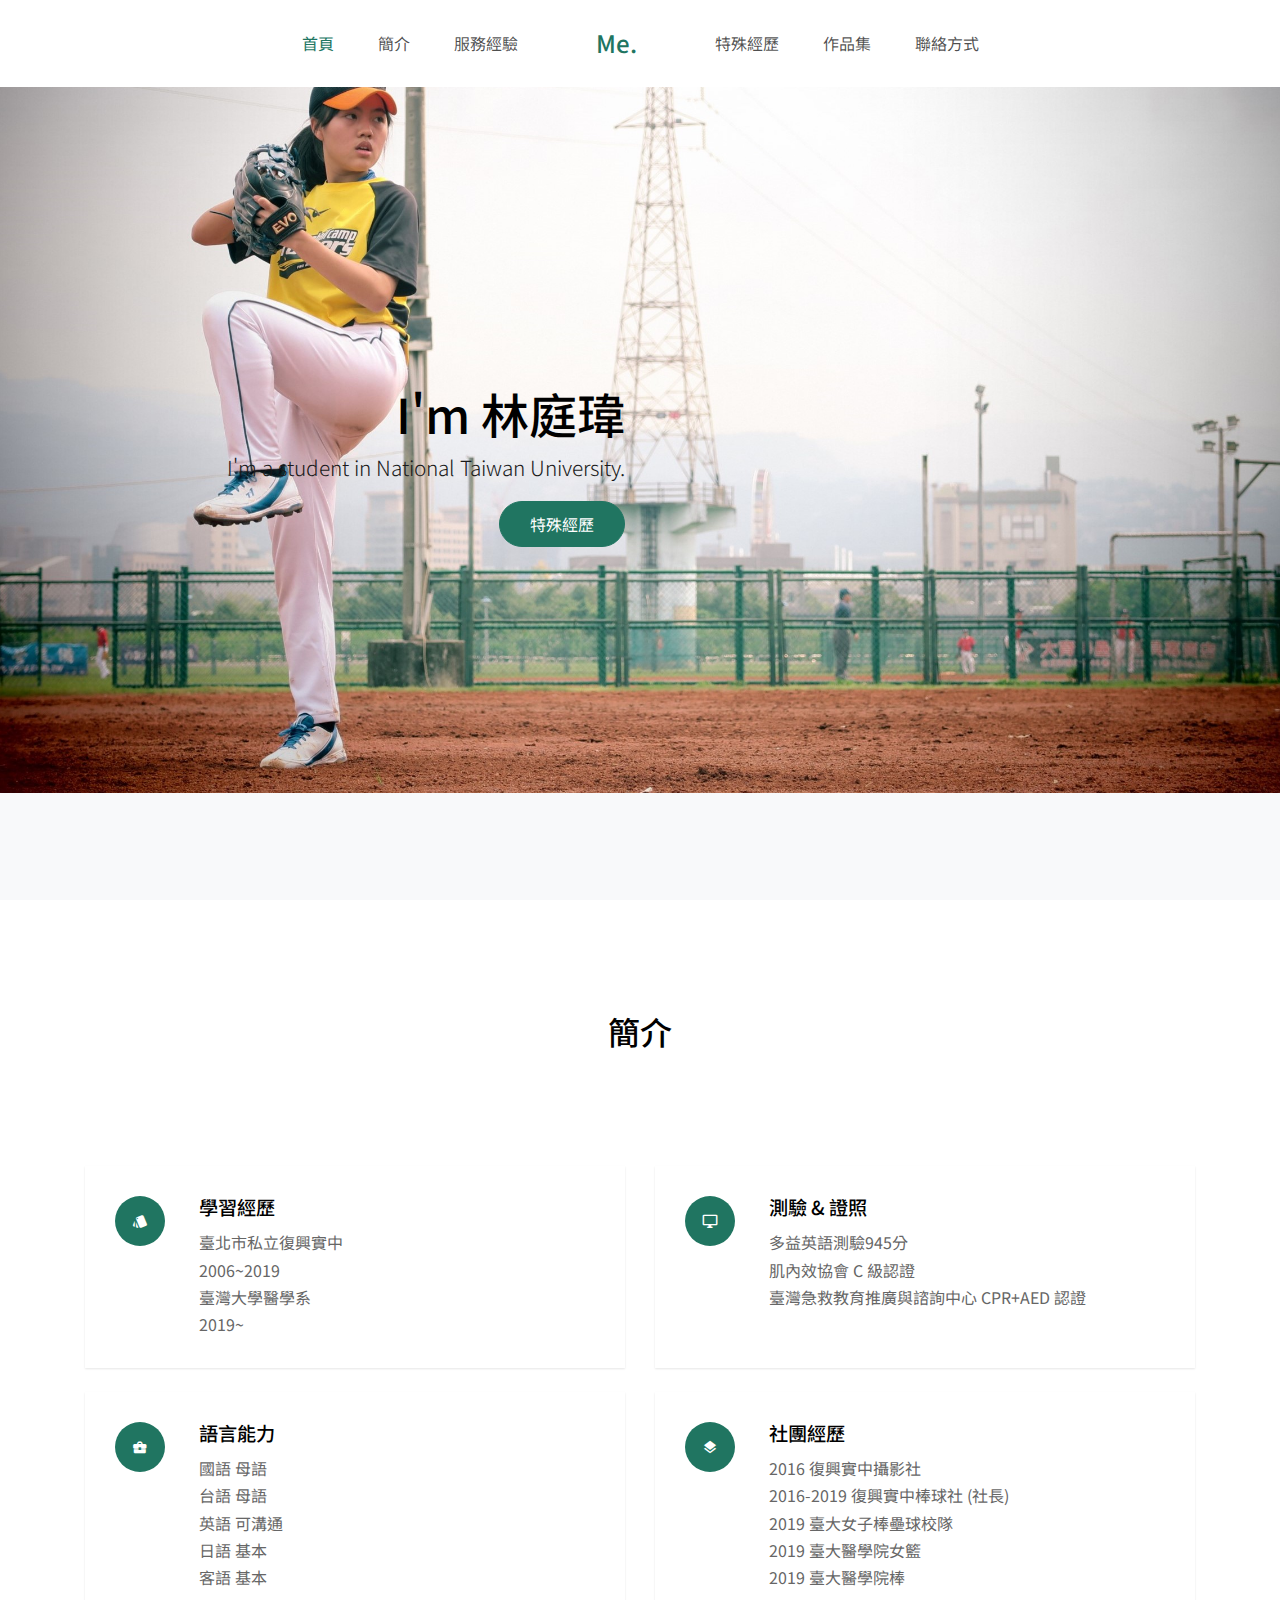
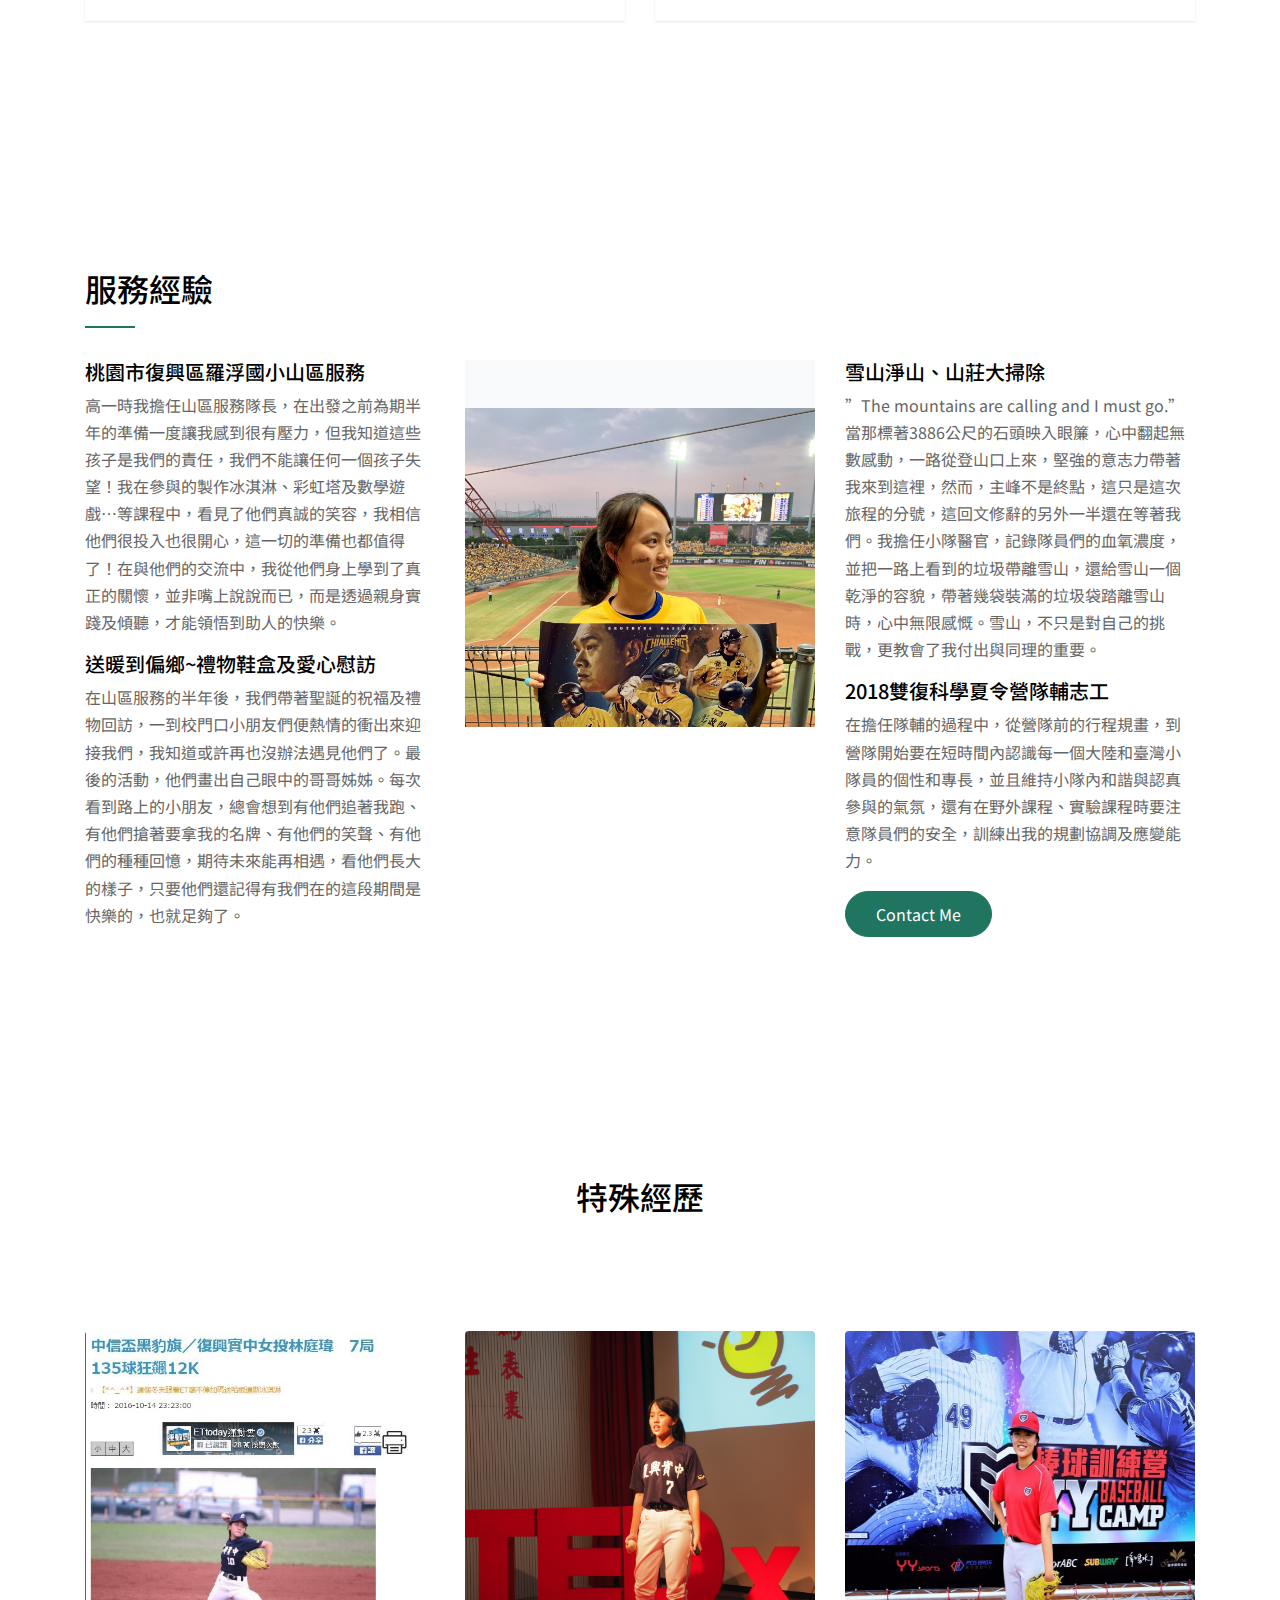
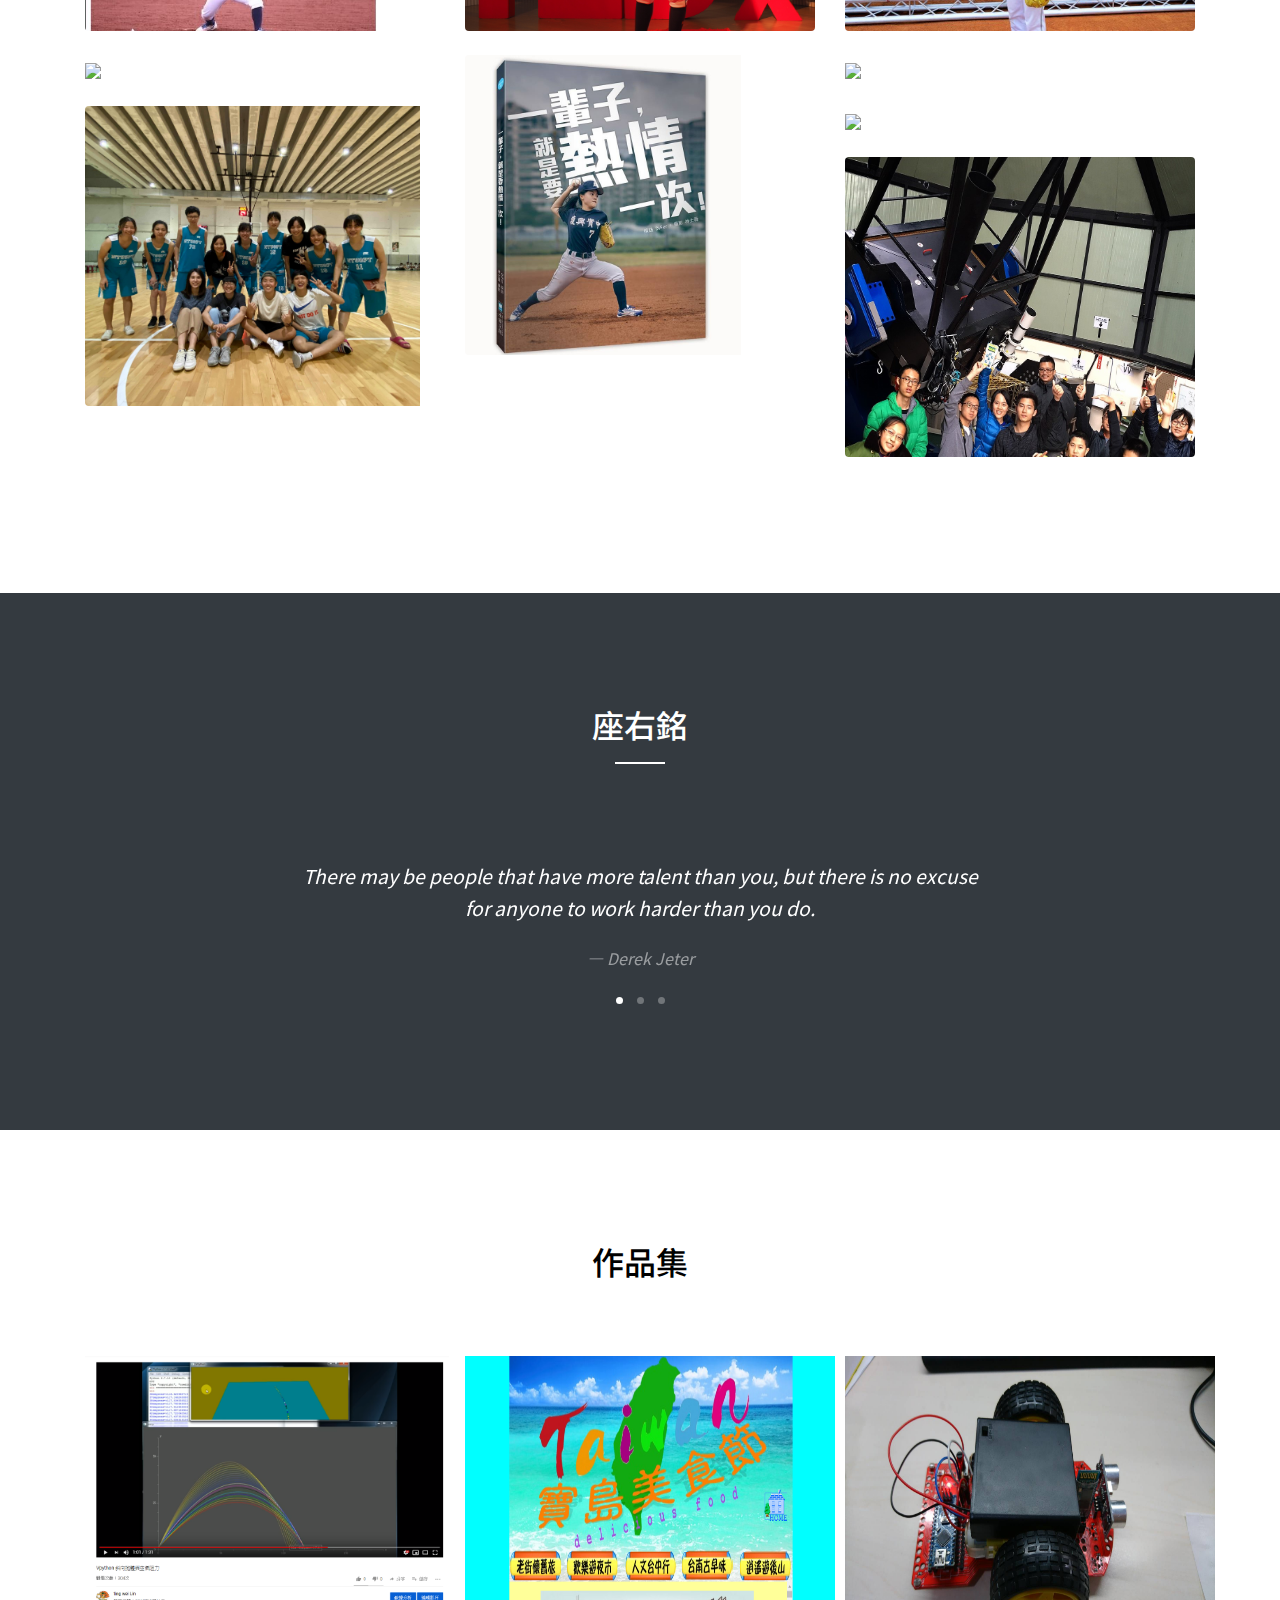
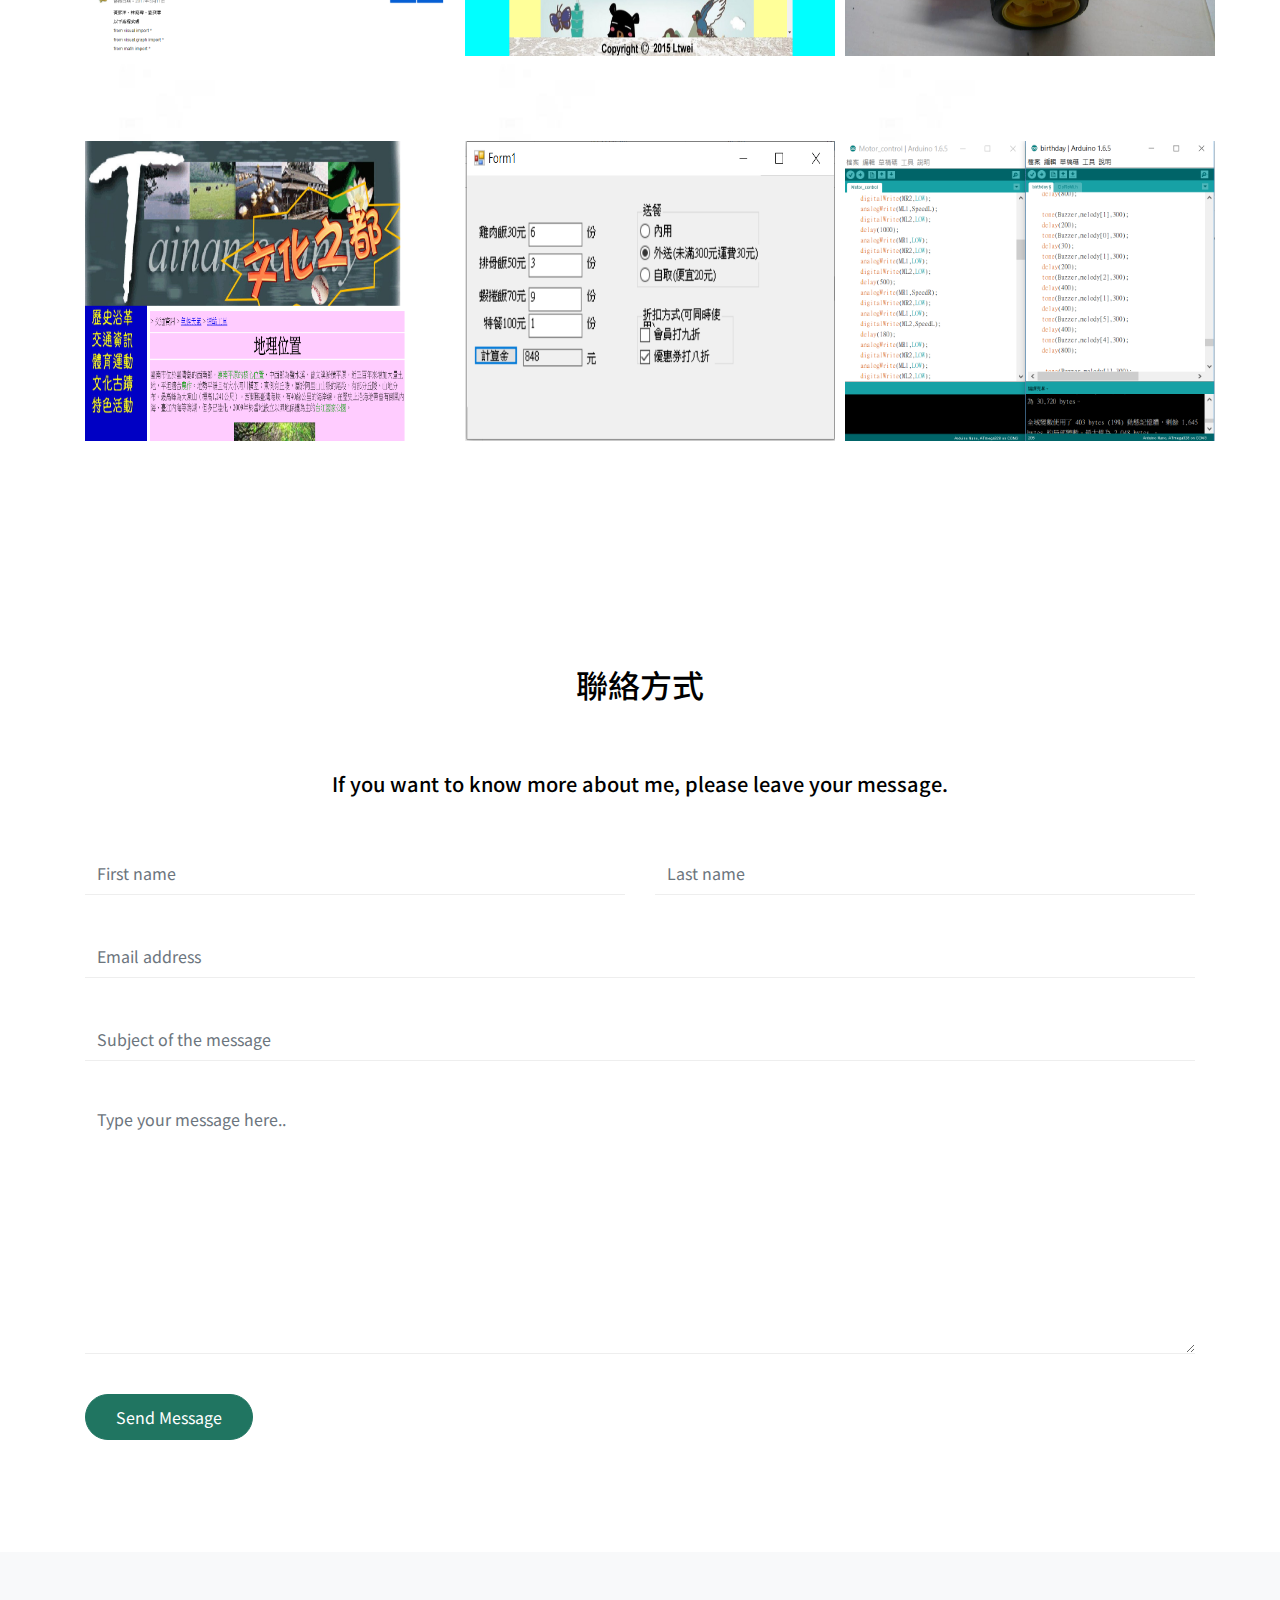
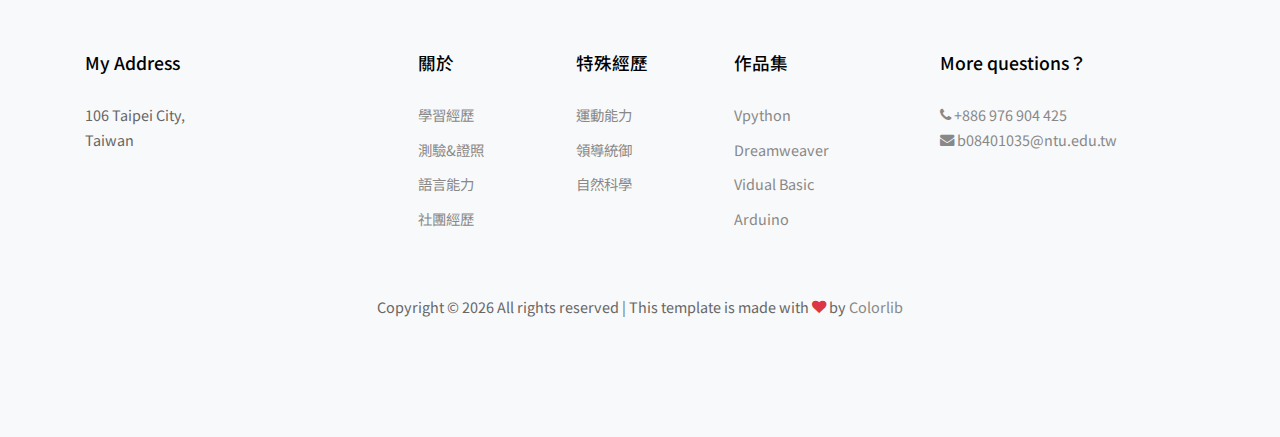
==== commit 71816b0f: "Update index.html" ====
--- a/index.html
+++ b/index.html
@@ -2,7 +2,7 @@
 <html lang="zh-TW">
 
 <head>
-    <title>Me &mdash; Website Template by Colorlib</title>
+    <title>B08401035</title>
     <meta charset="utf-8">
     <meta name="viewport" content="width=device-width, initial-scale=1, shrink-to-fit=no">
 
@@ -94,7 +94,7 @@
                         <div class="row">
                             <div class="col-lg-6">
                                 <h1 class="text-black">I'm 林庭瑋</h1>
-                                <p class="lead">I'm a student in National Taiwan University</p>
+                                <p class="lead">I'm a student in National Taiwan University.</p>
                                 <p><a href="#portfolio-section" class="btn smoothscroll btn-primary">特殊經歷</a></p>
 
                             </div>
@@ -520,4 +520,4 @@
 
 </body>
 
-</html>+</html>
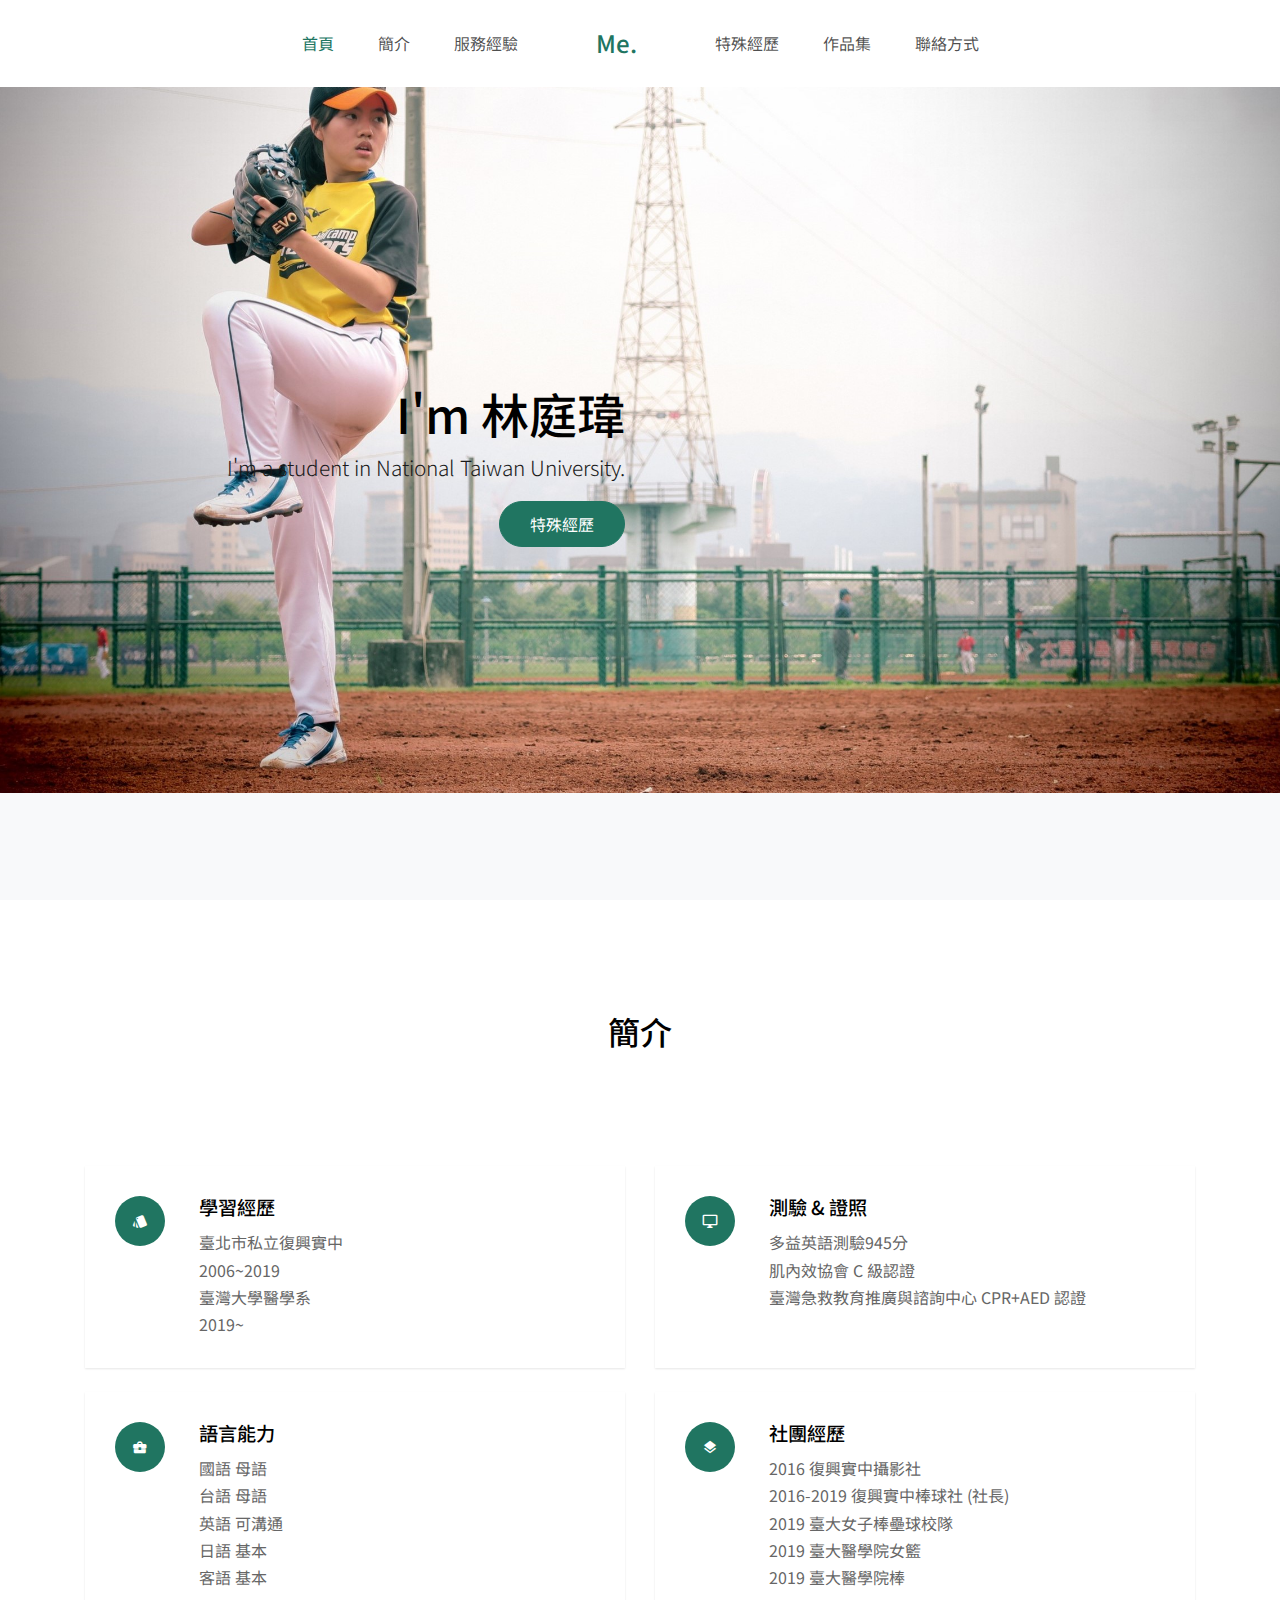
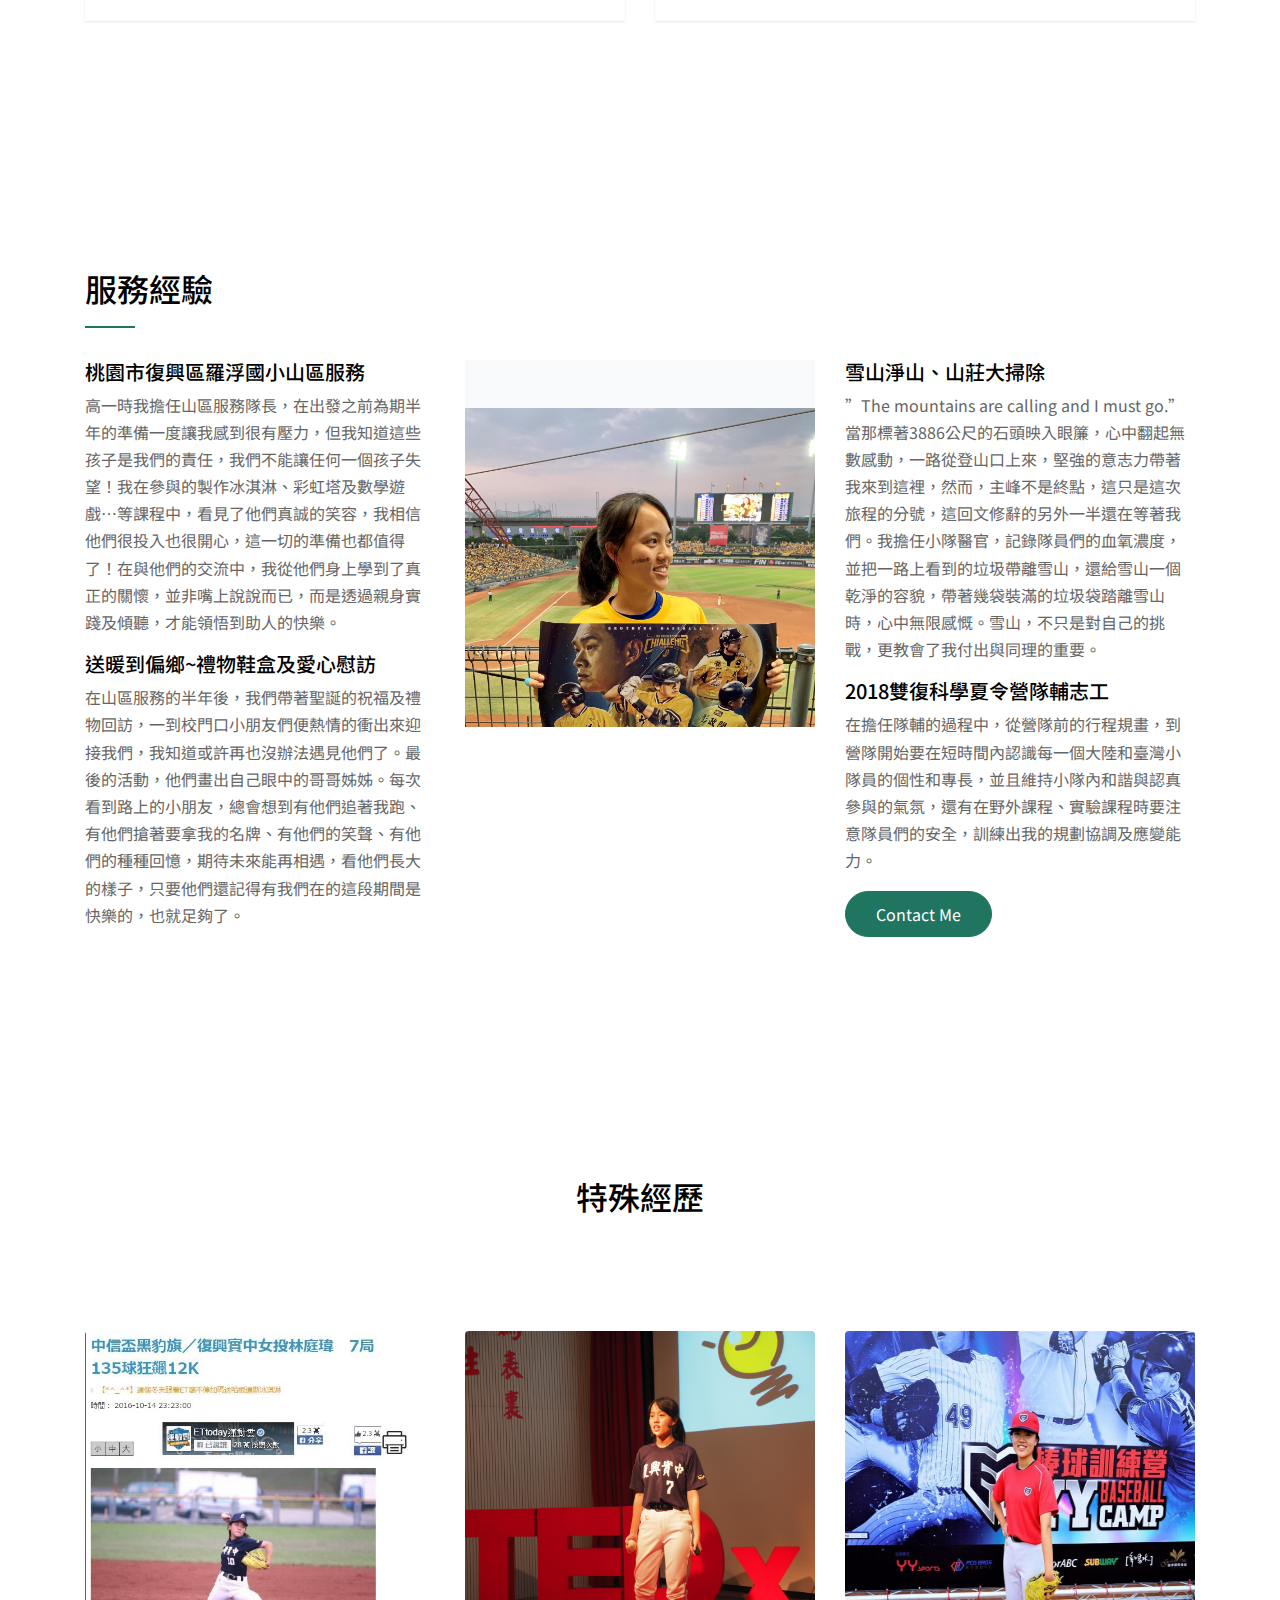
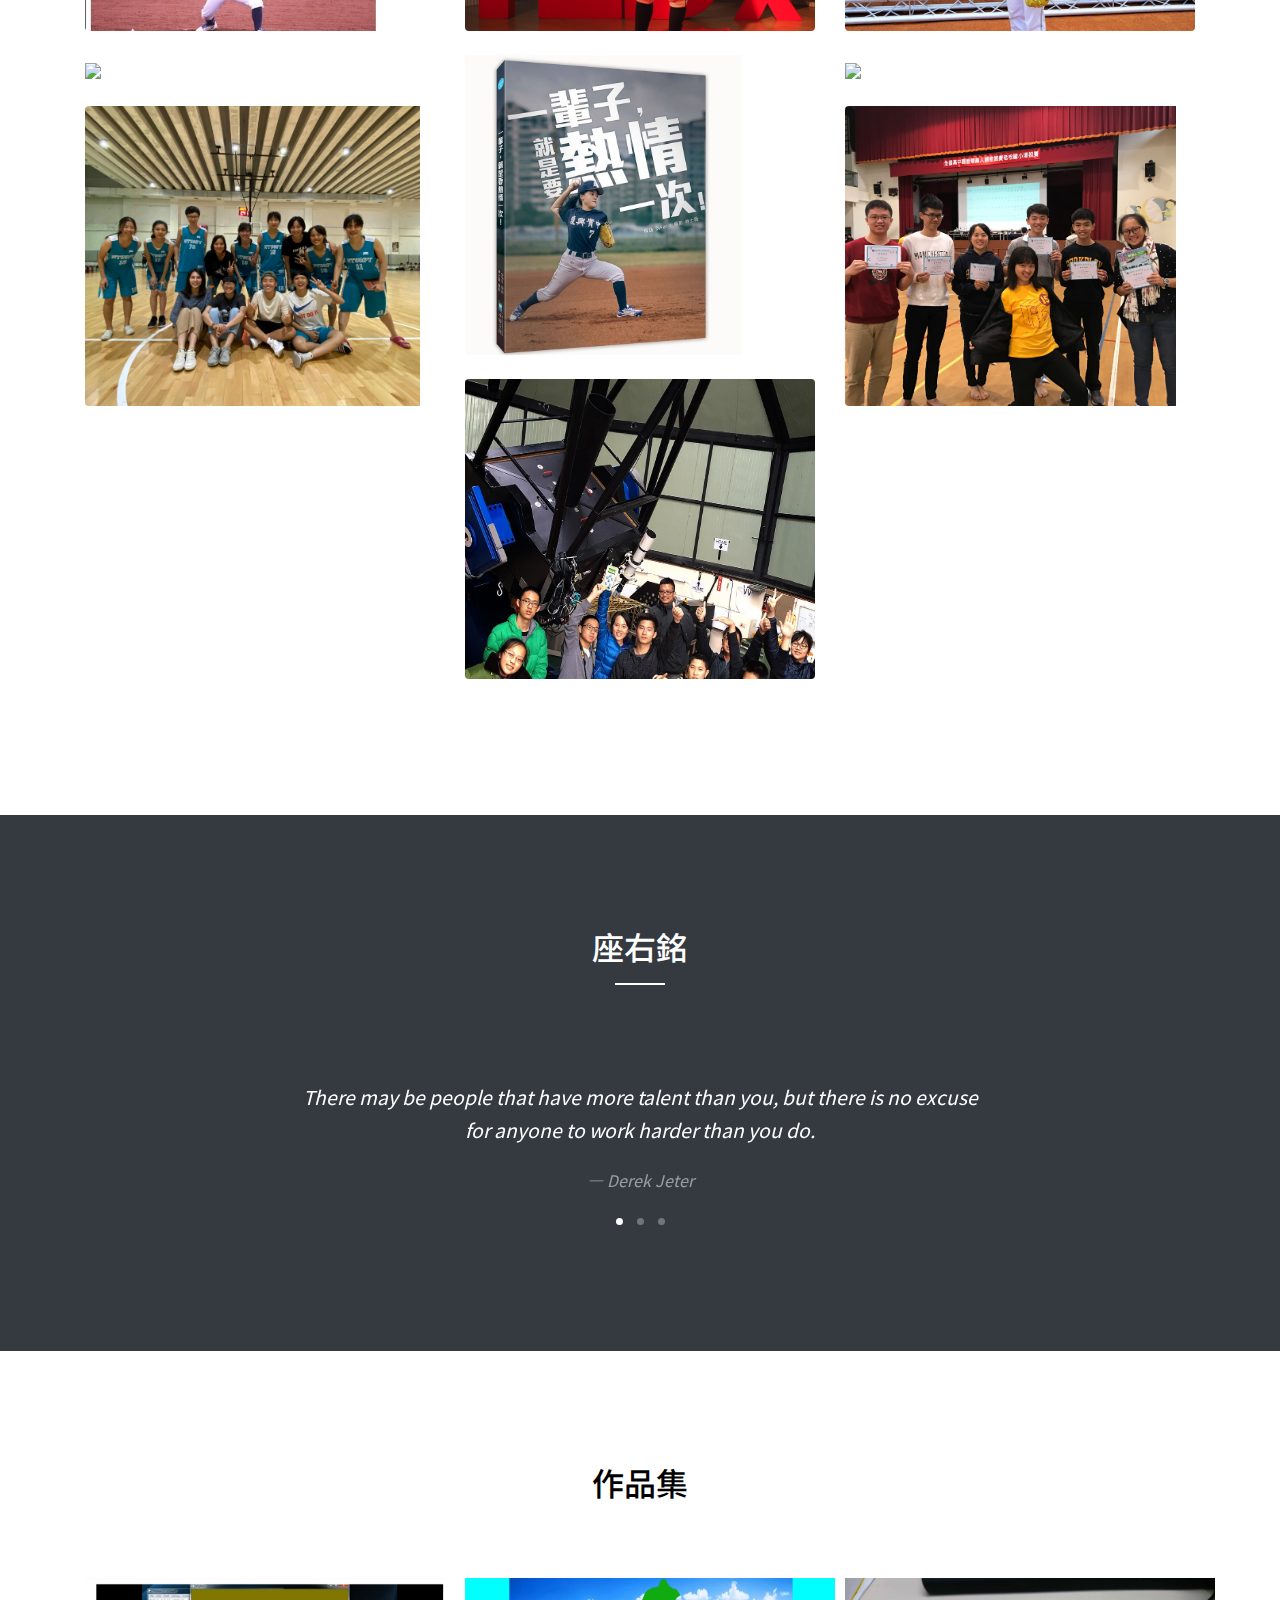
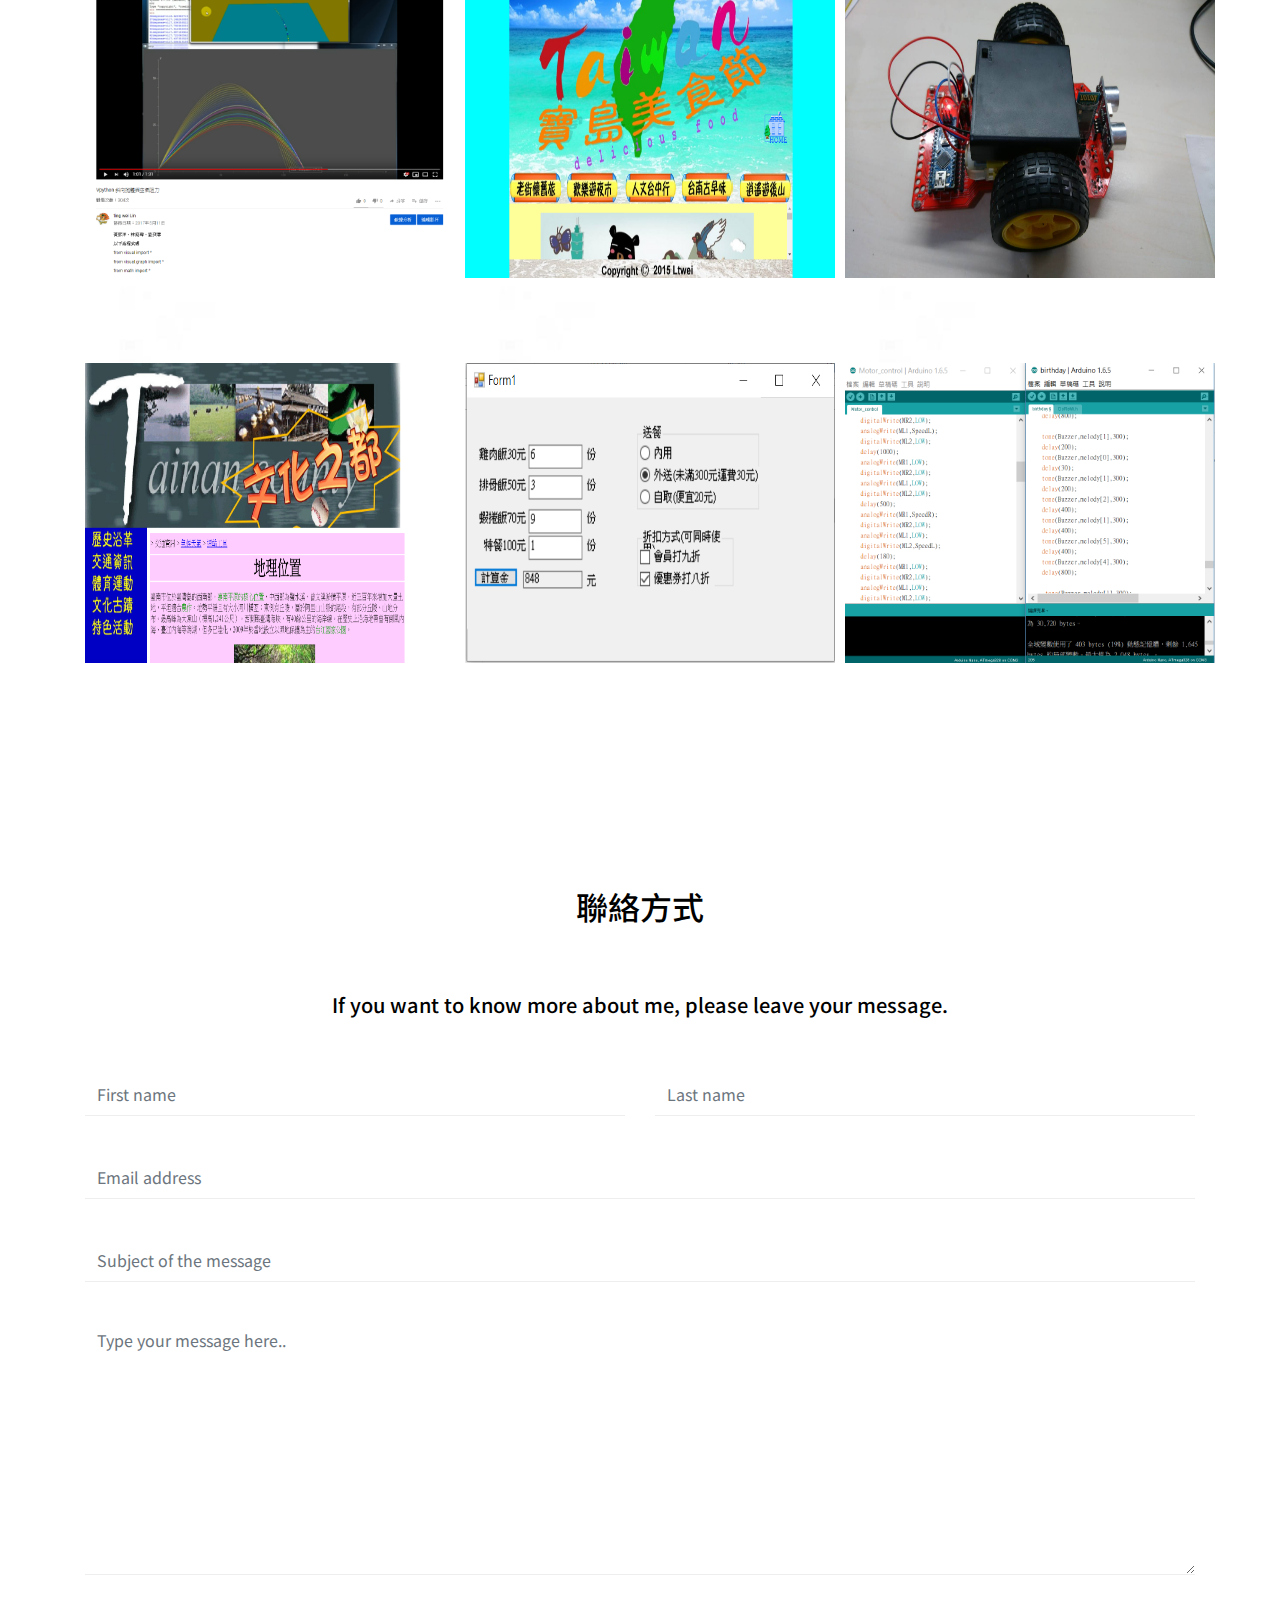
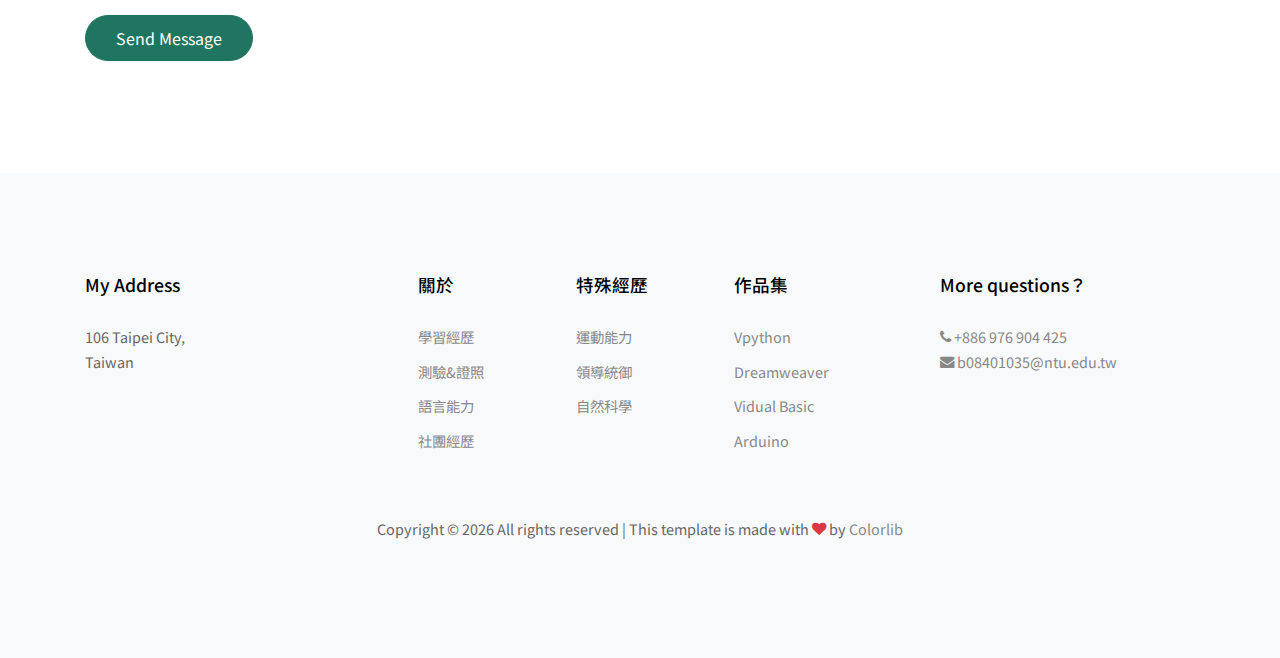
==== commit bbc9cd61: "Update index.html" ====
--- a/index.html
+++ b/index.html
@@ -250,9 +250,9 @@
 
                     <div class="item design col-6 col-sm-6 col-md-6 col-lg-4 col-xl-4 mb-4">
 
-                        <a href="images/e4.jpg" class="item-wrap fancybox">
+                        <a href="images/e4.JPG" class="item-wrap fancybox">
                             <span>雪山主峰</span>
-                            <img class="img-fluid" src="images/e4.jpg">
+                            <img class="img-fluid" src="images/e4.JPG">
                         </a>
 
                     </div>
@@ -267,7 +267,7 @@
                     <div class="item brand col-6 col-sm-6 col-md-6 col-lg-4 col-xl-4 mb-4">
                         <a href="images/e6.JPG" class="item-wrap fancybox">
                             <span>優良學生 <br> 班級代表</span>
-                            <img class="img-fluid" src="images/e6.jpg">
+                            <img class="img-fluid" src="images/e6.JPG">
                         </a>
                     </div>
 
@@ -281,7 +281,7 @@
                     <div class="item design col-6 col-sm-6 col-md-6 col-lg-4 col-xl-4 mb-4">
                         <a href="images/e8.JPG" class="item-wrap fancybox">
                             <span>智慧鐵人競賽 全國前5%</span>
-                            <img class="img-fluid" src="images/e8.jpg">
+                            <img class="img-fluid" src="images/e8.JPG">
                         </a>
                     </div>
 
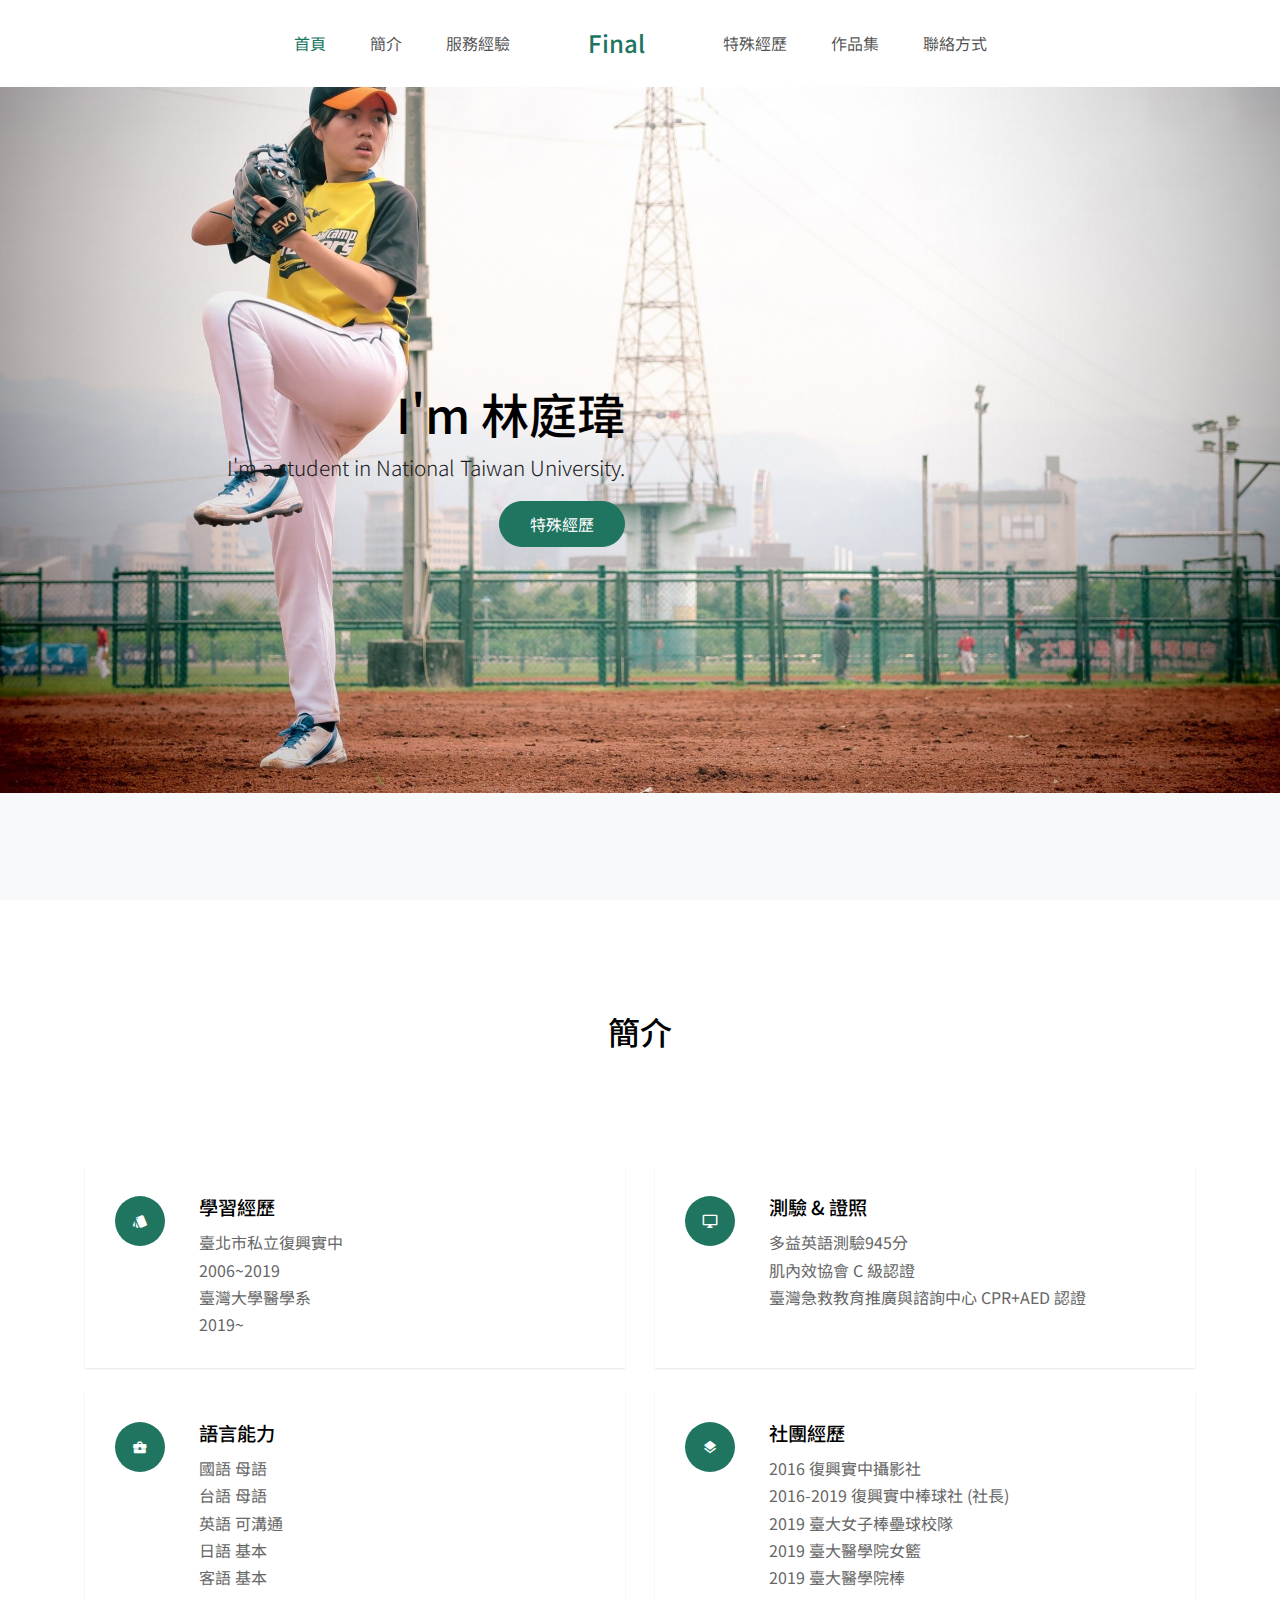
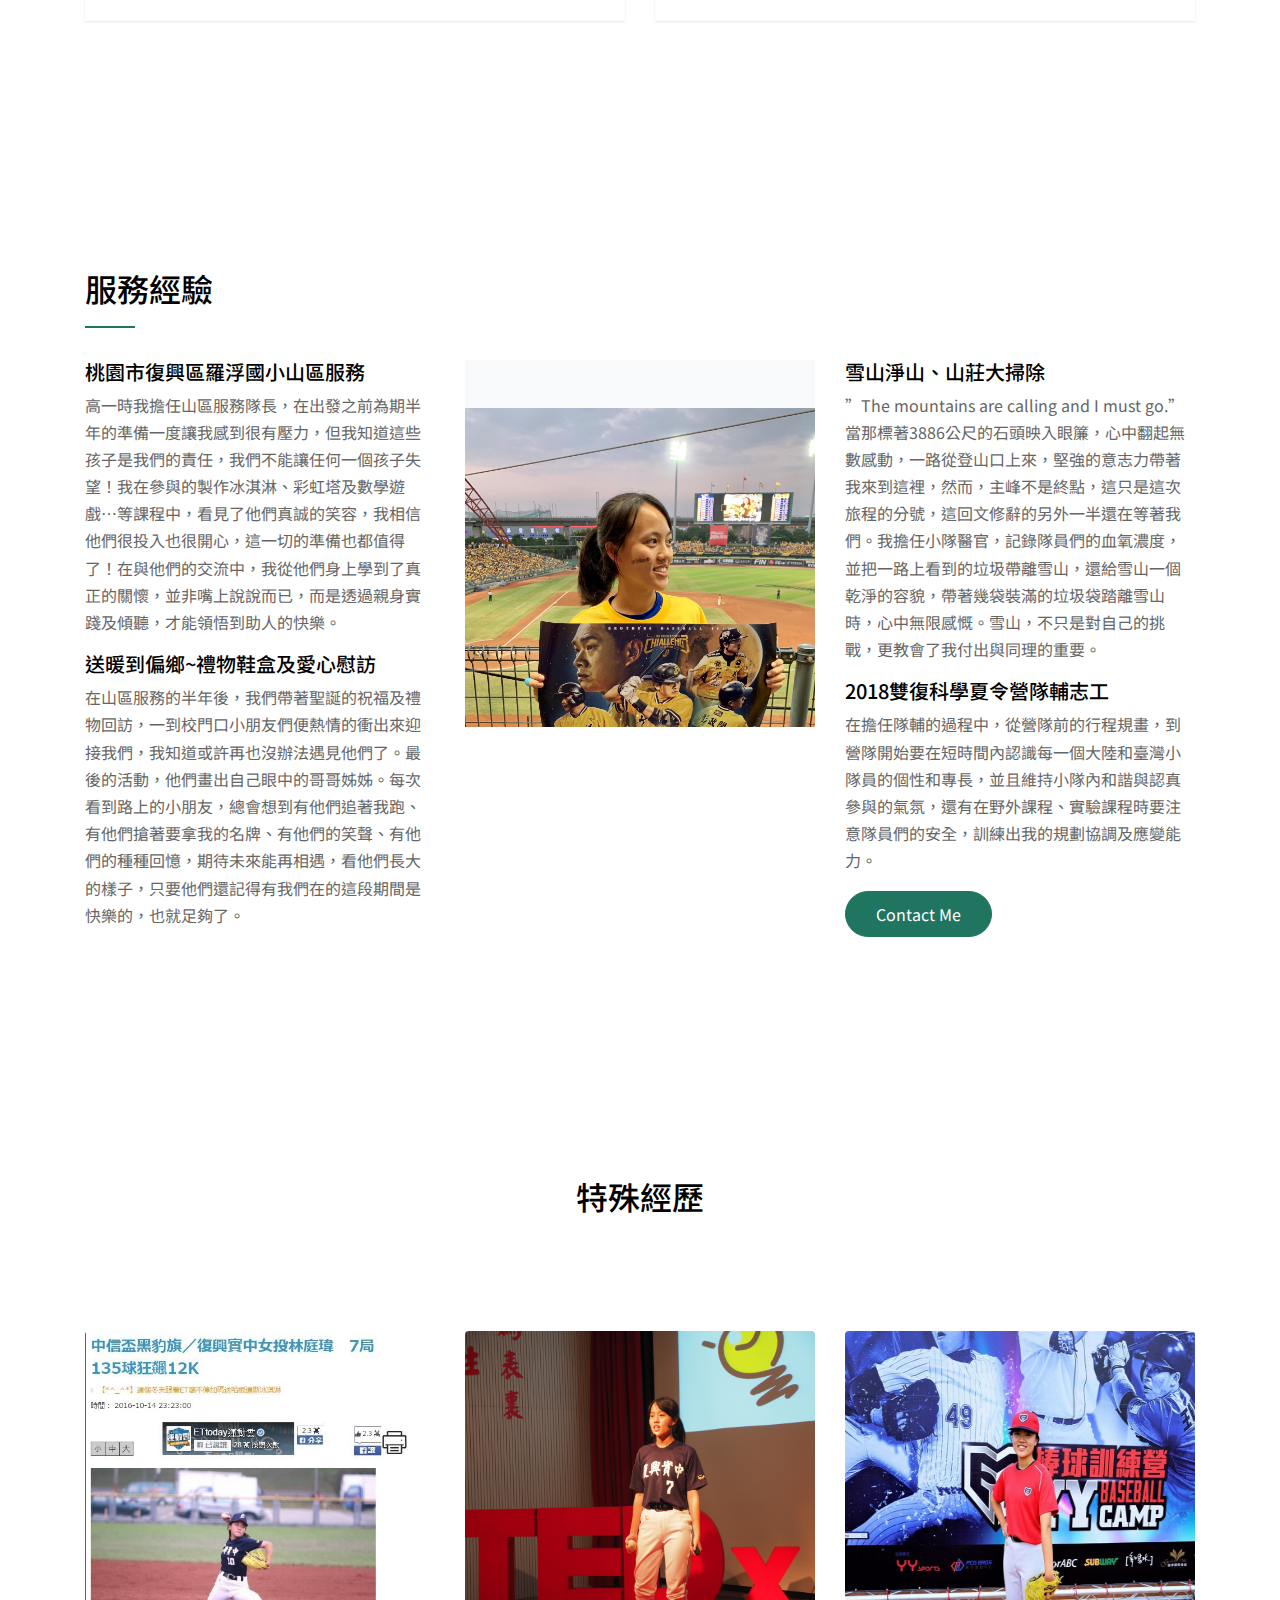
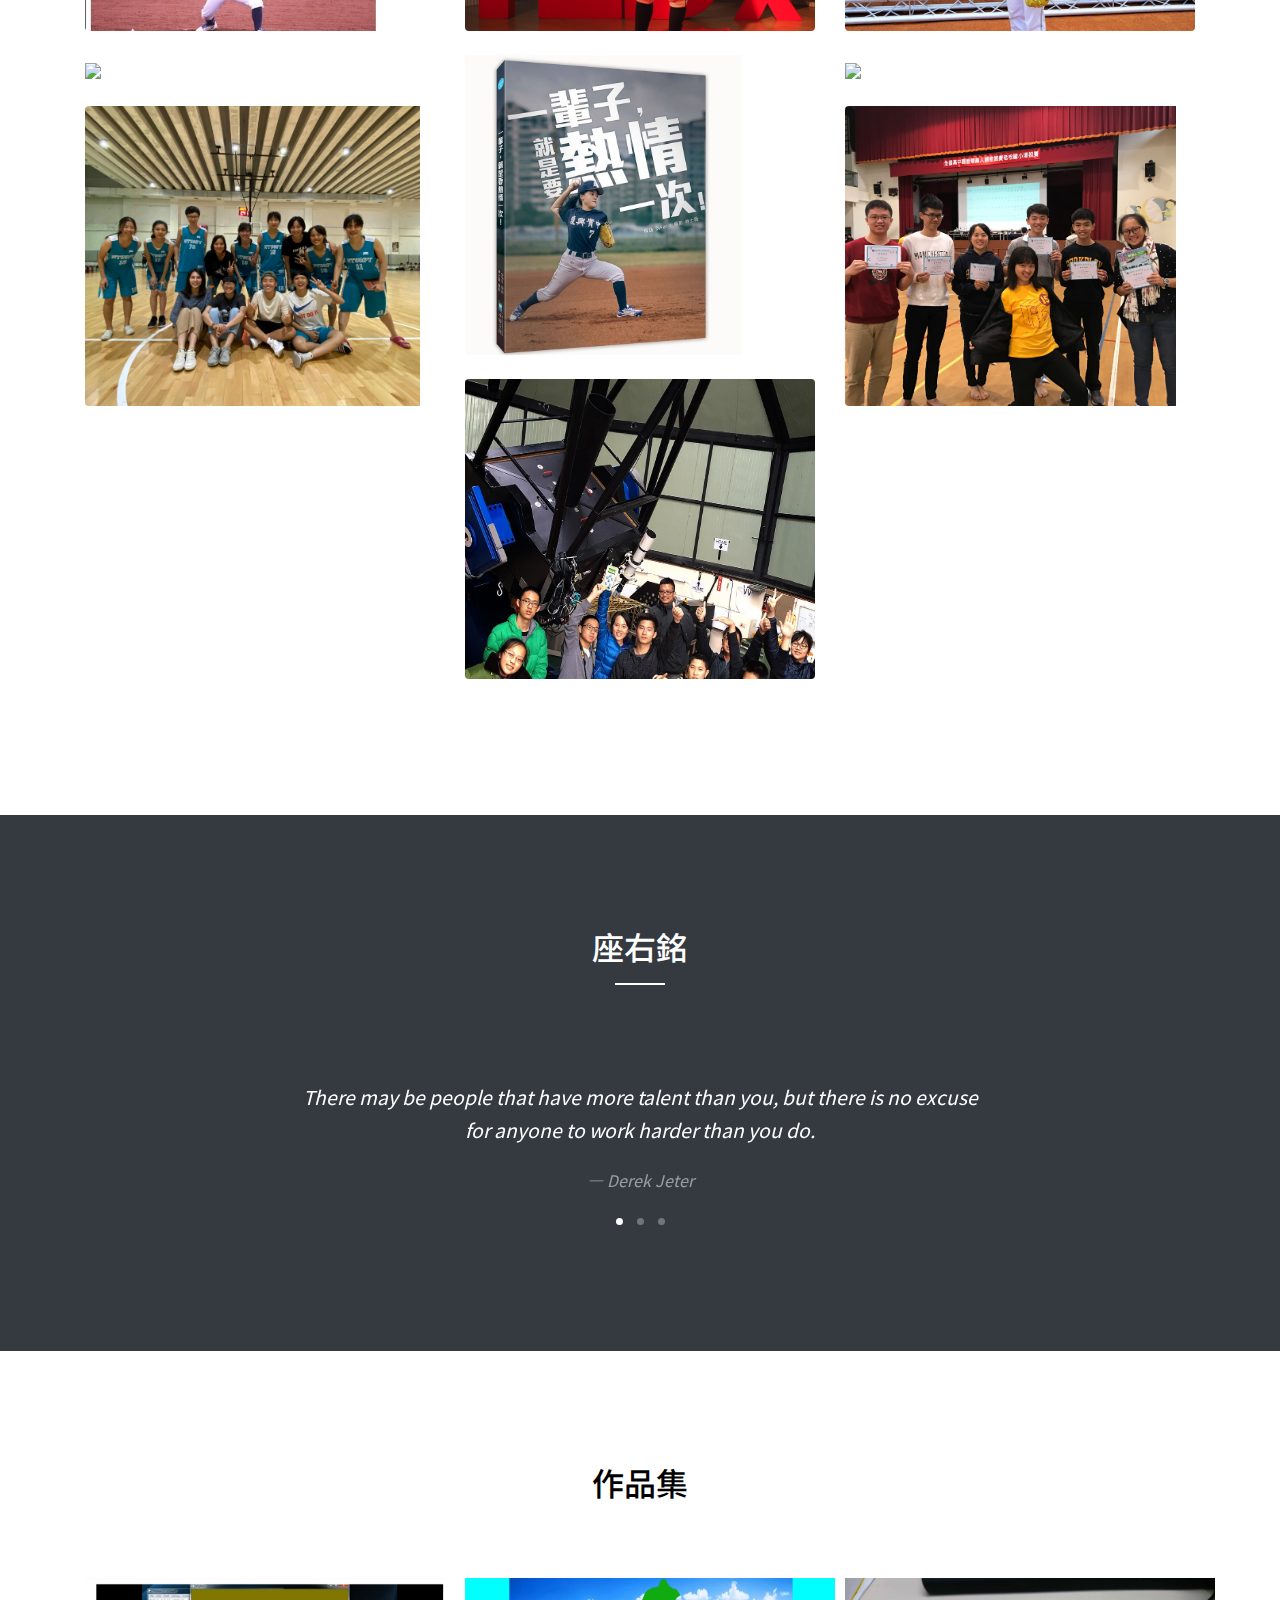
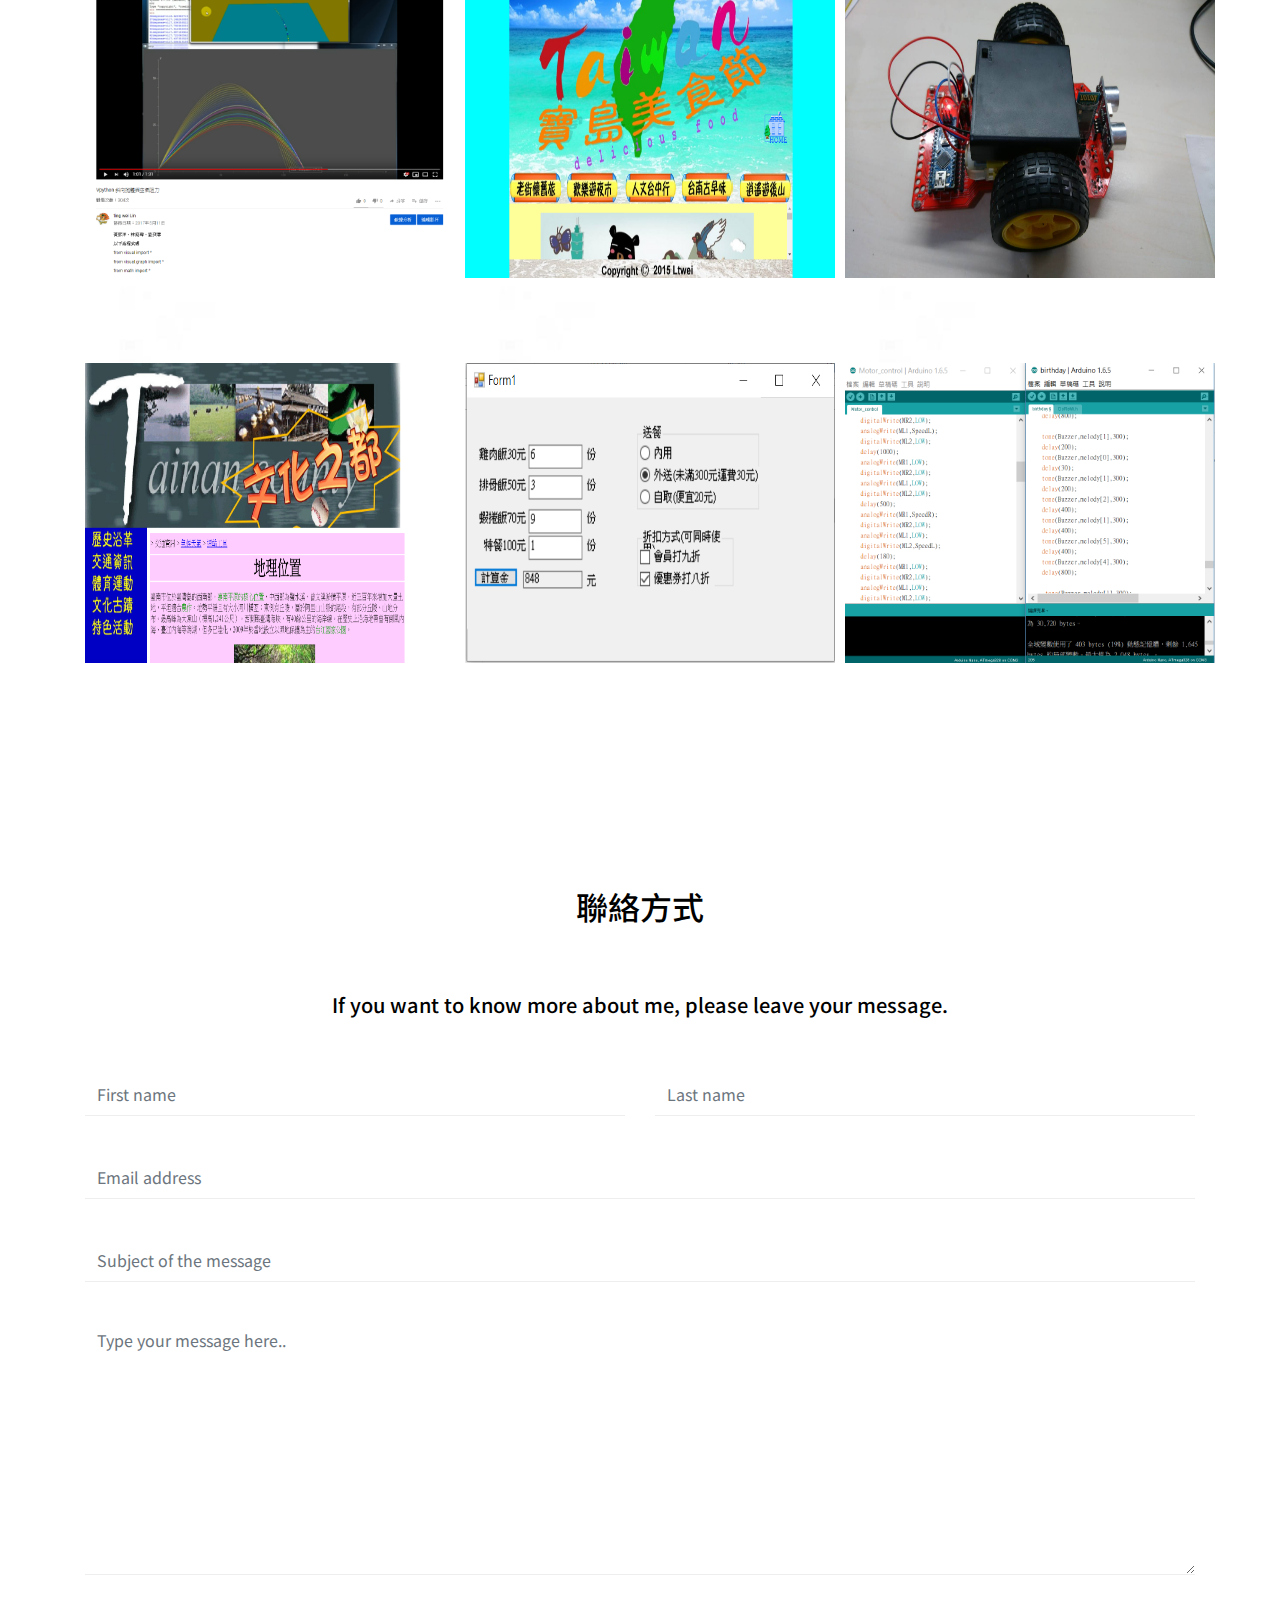
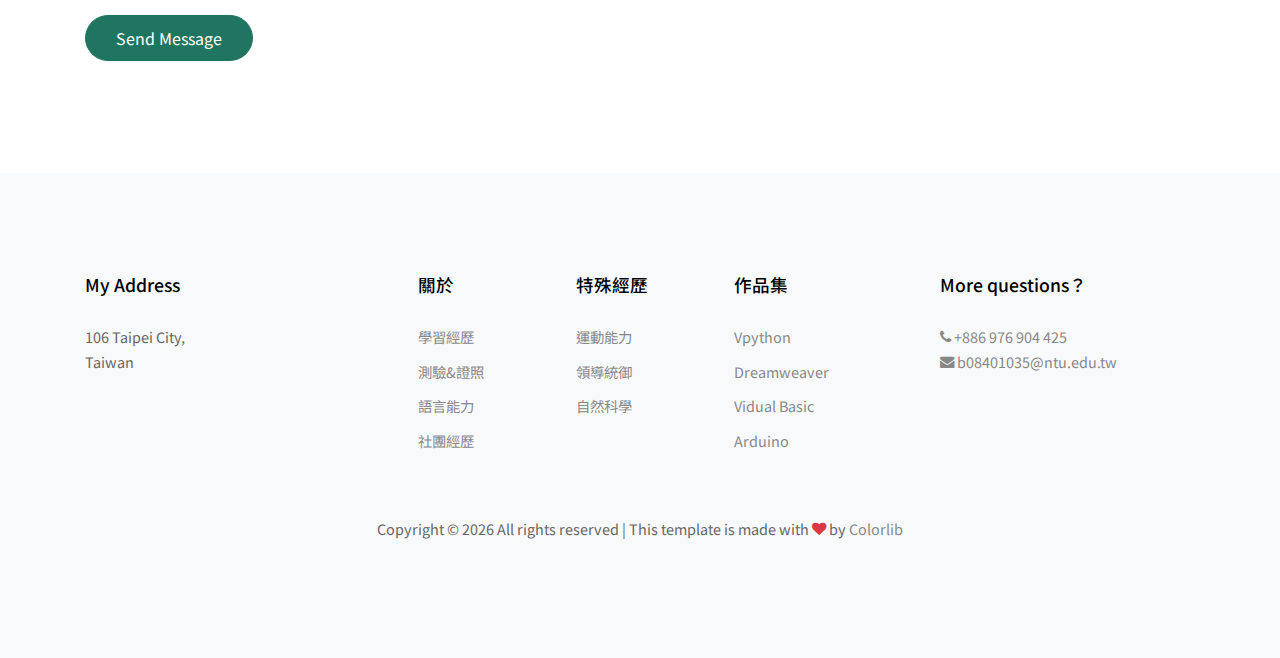
==== commit 4e2c7bdb: "Update index.html" ====
--- a/index.html
+++ b/index.html
@@ -61,7 +61,7 @@
                     </div>
 
                     <div class=" text-center mx-5">
-                        <h1 class="m-0 site-logo"><a href="index.html">Me.</a></h1>
+                        <h1 class="m-0 site-logo"><a href="./final/front.html">Final</a></h1>
                     </div>
 
                     <div class="text-left">
